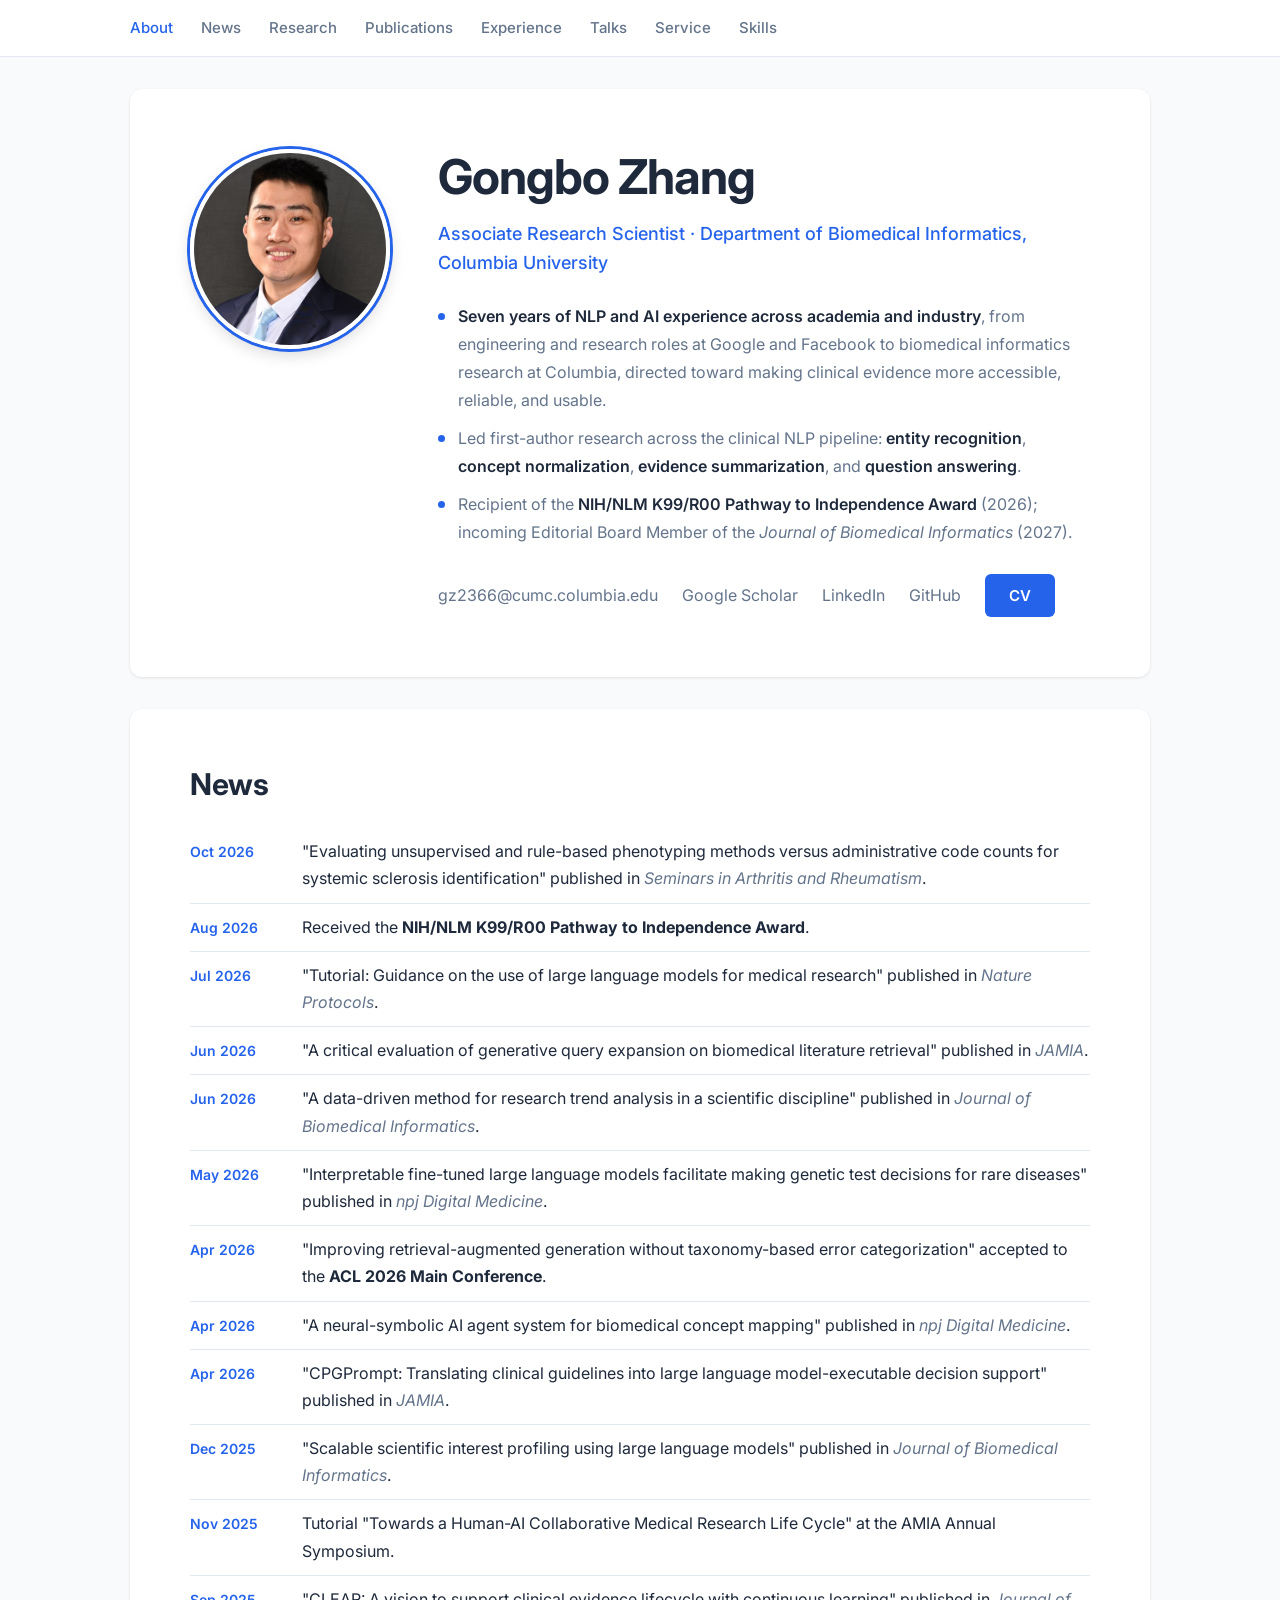
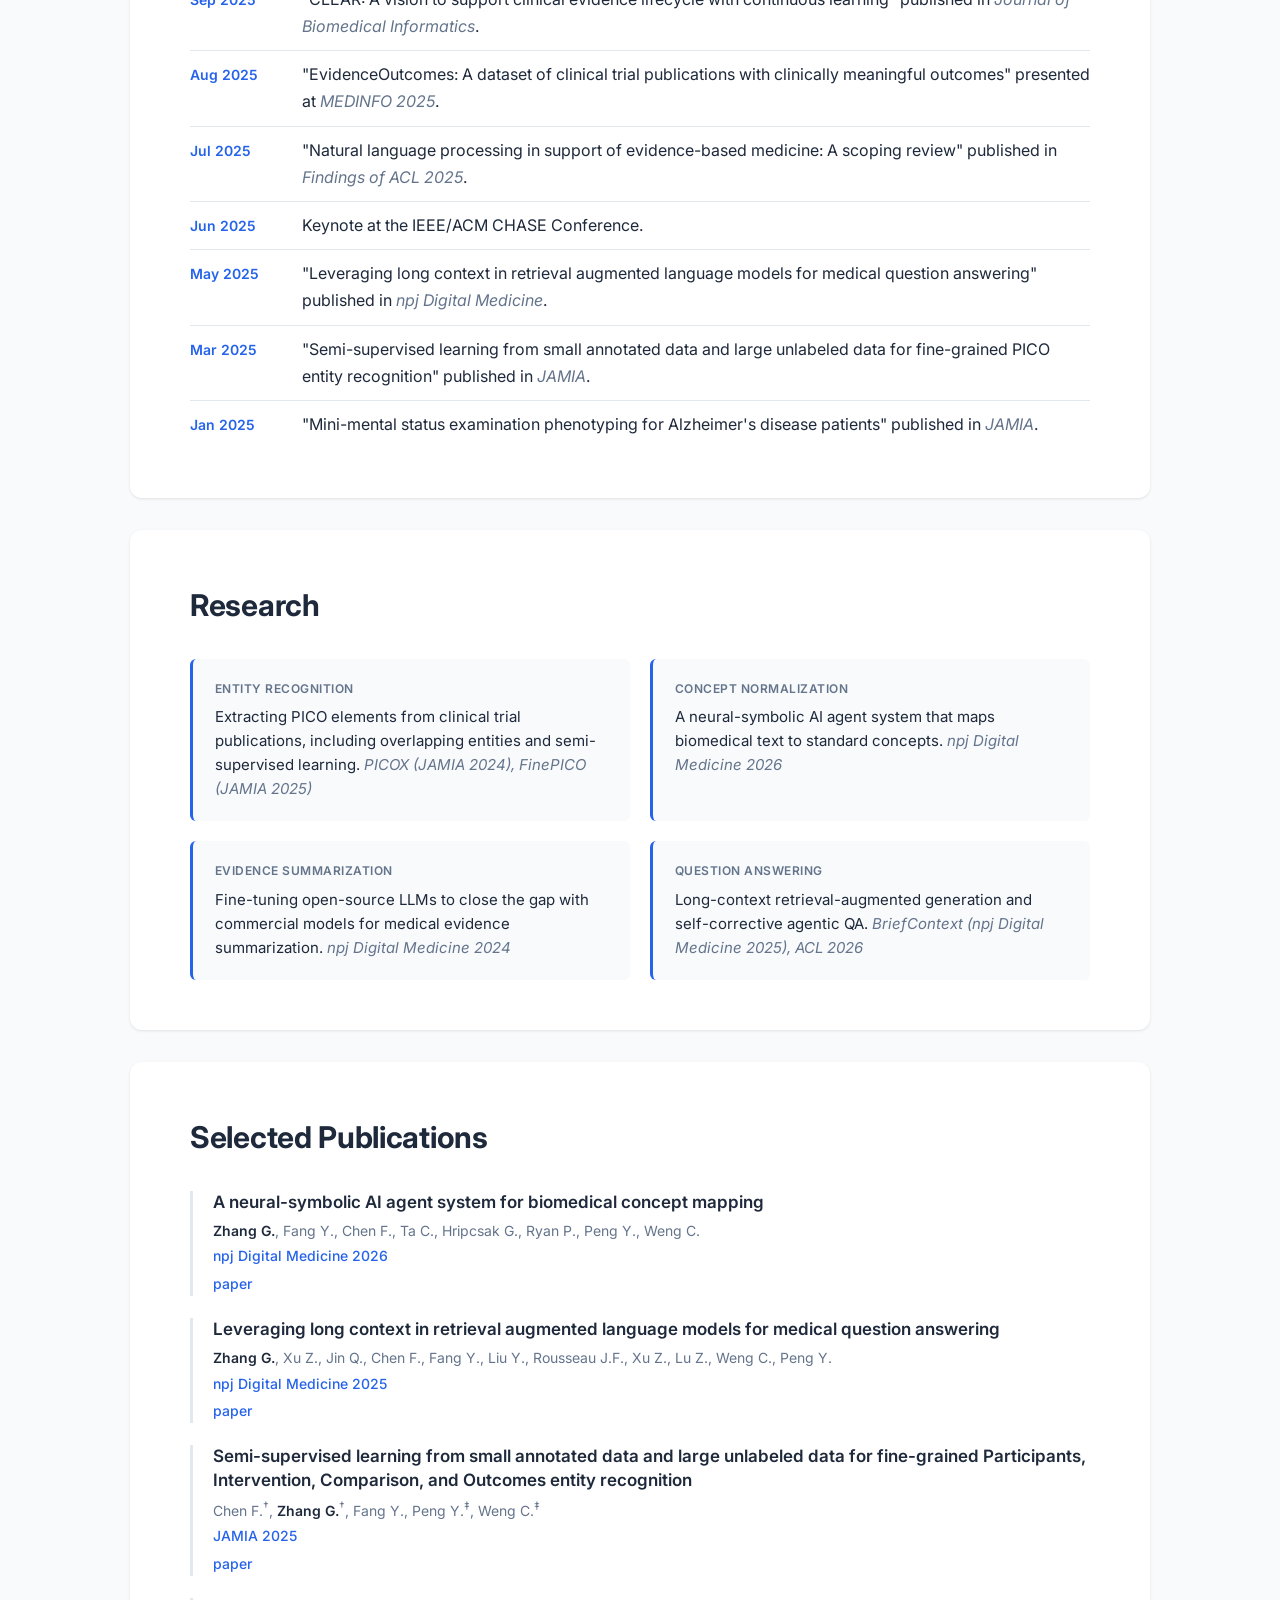
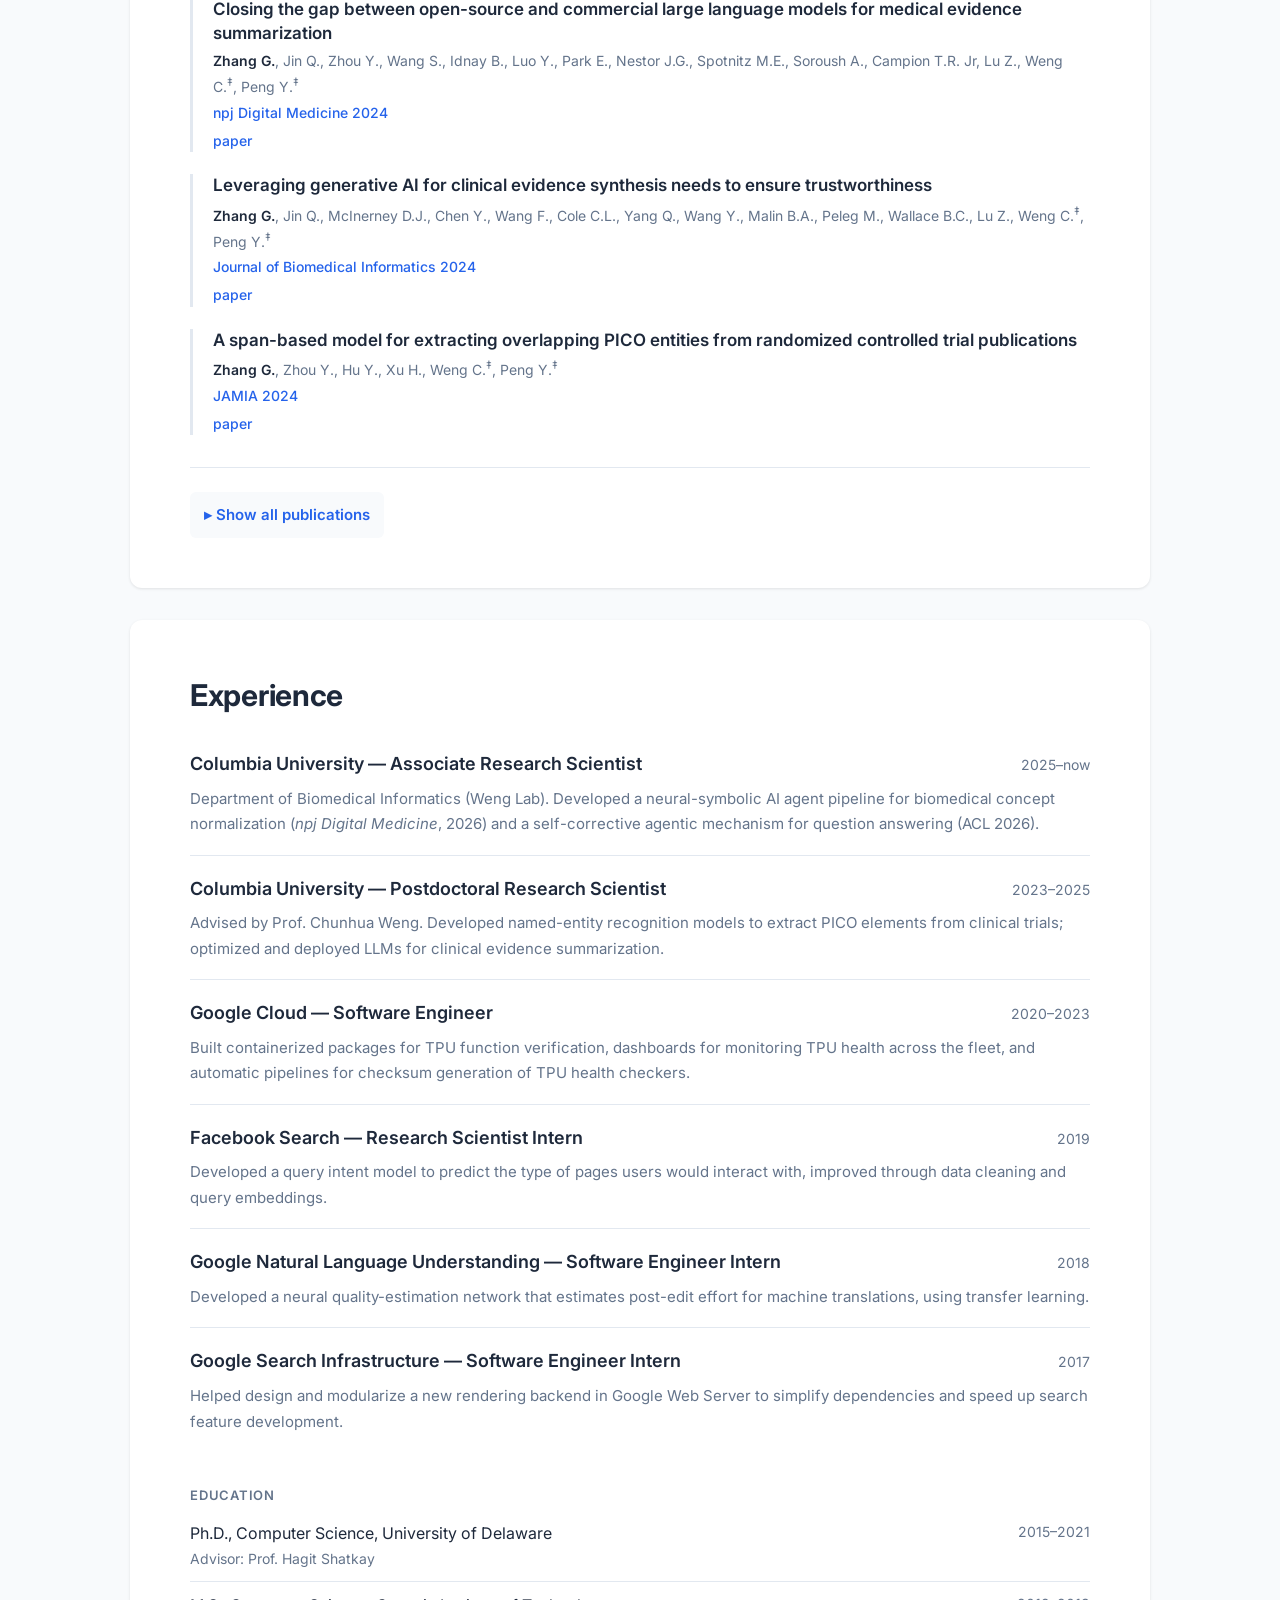
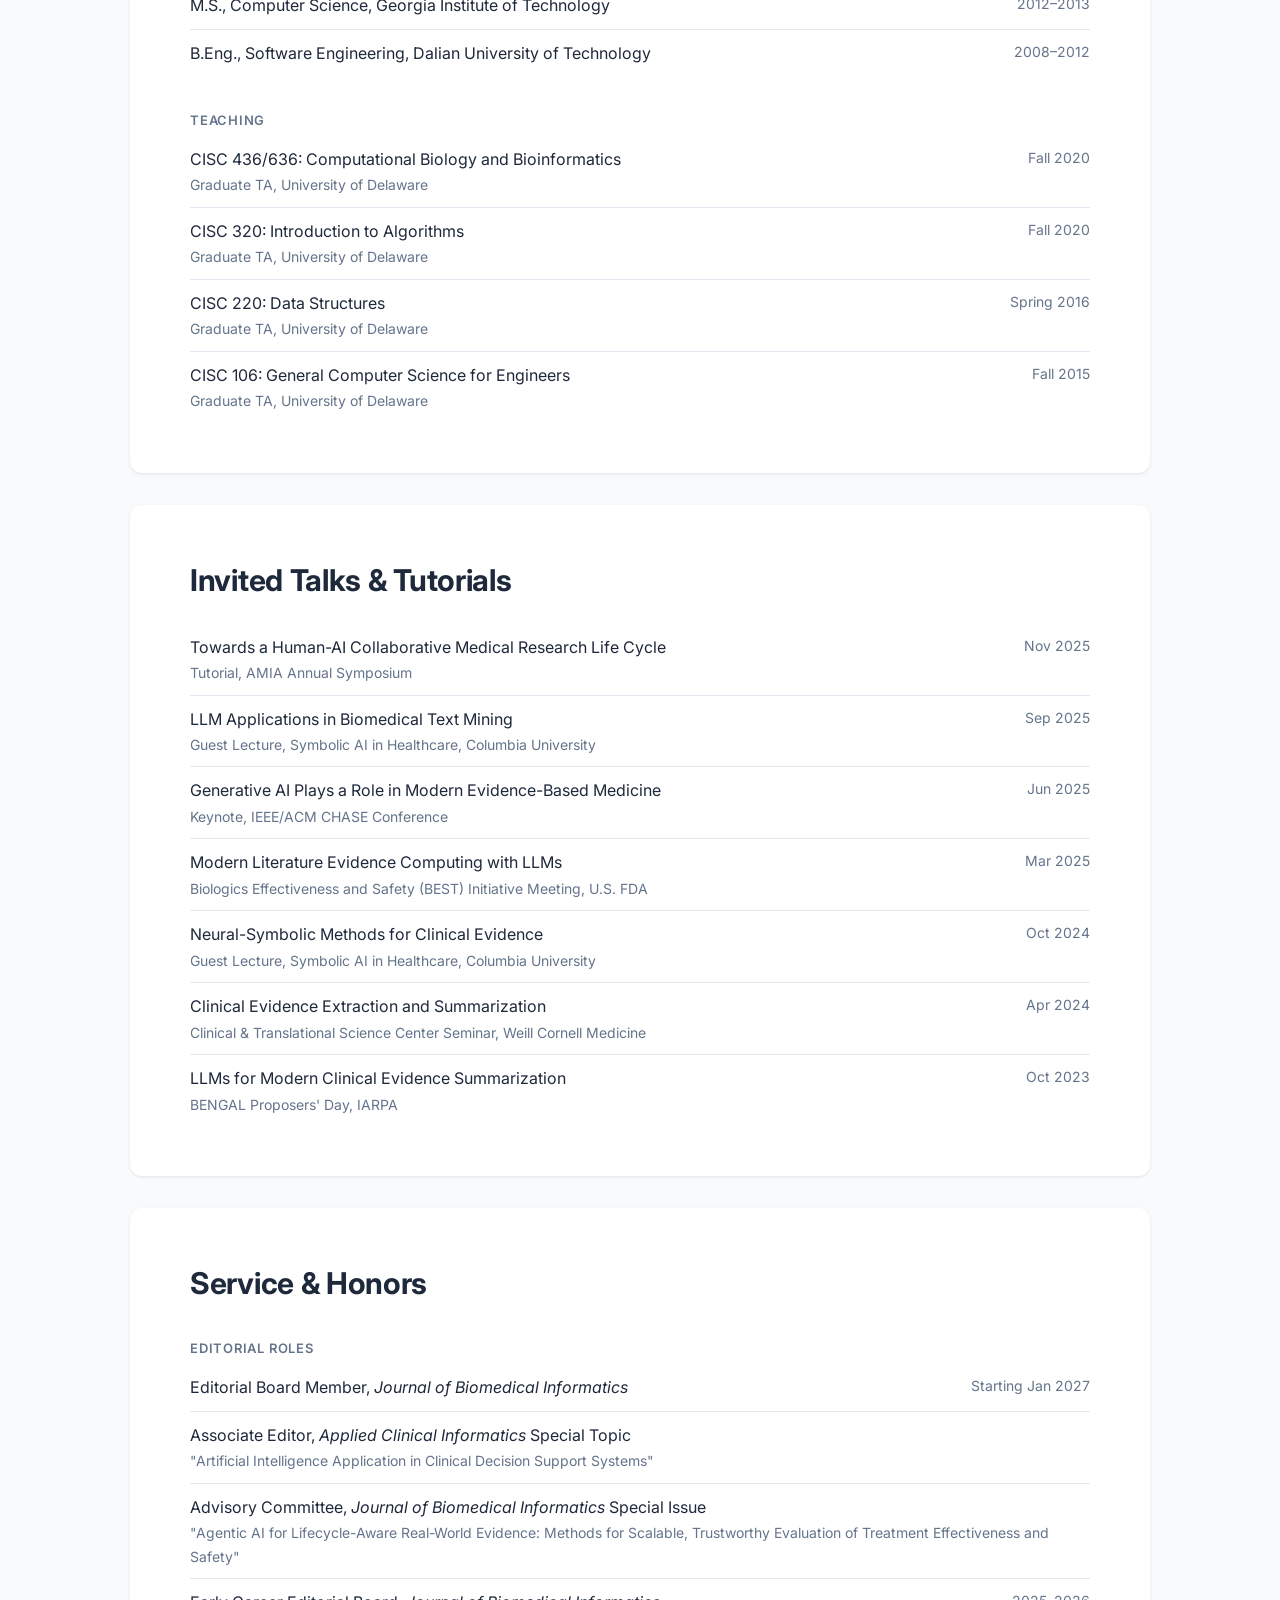
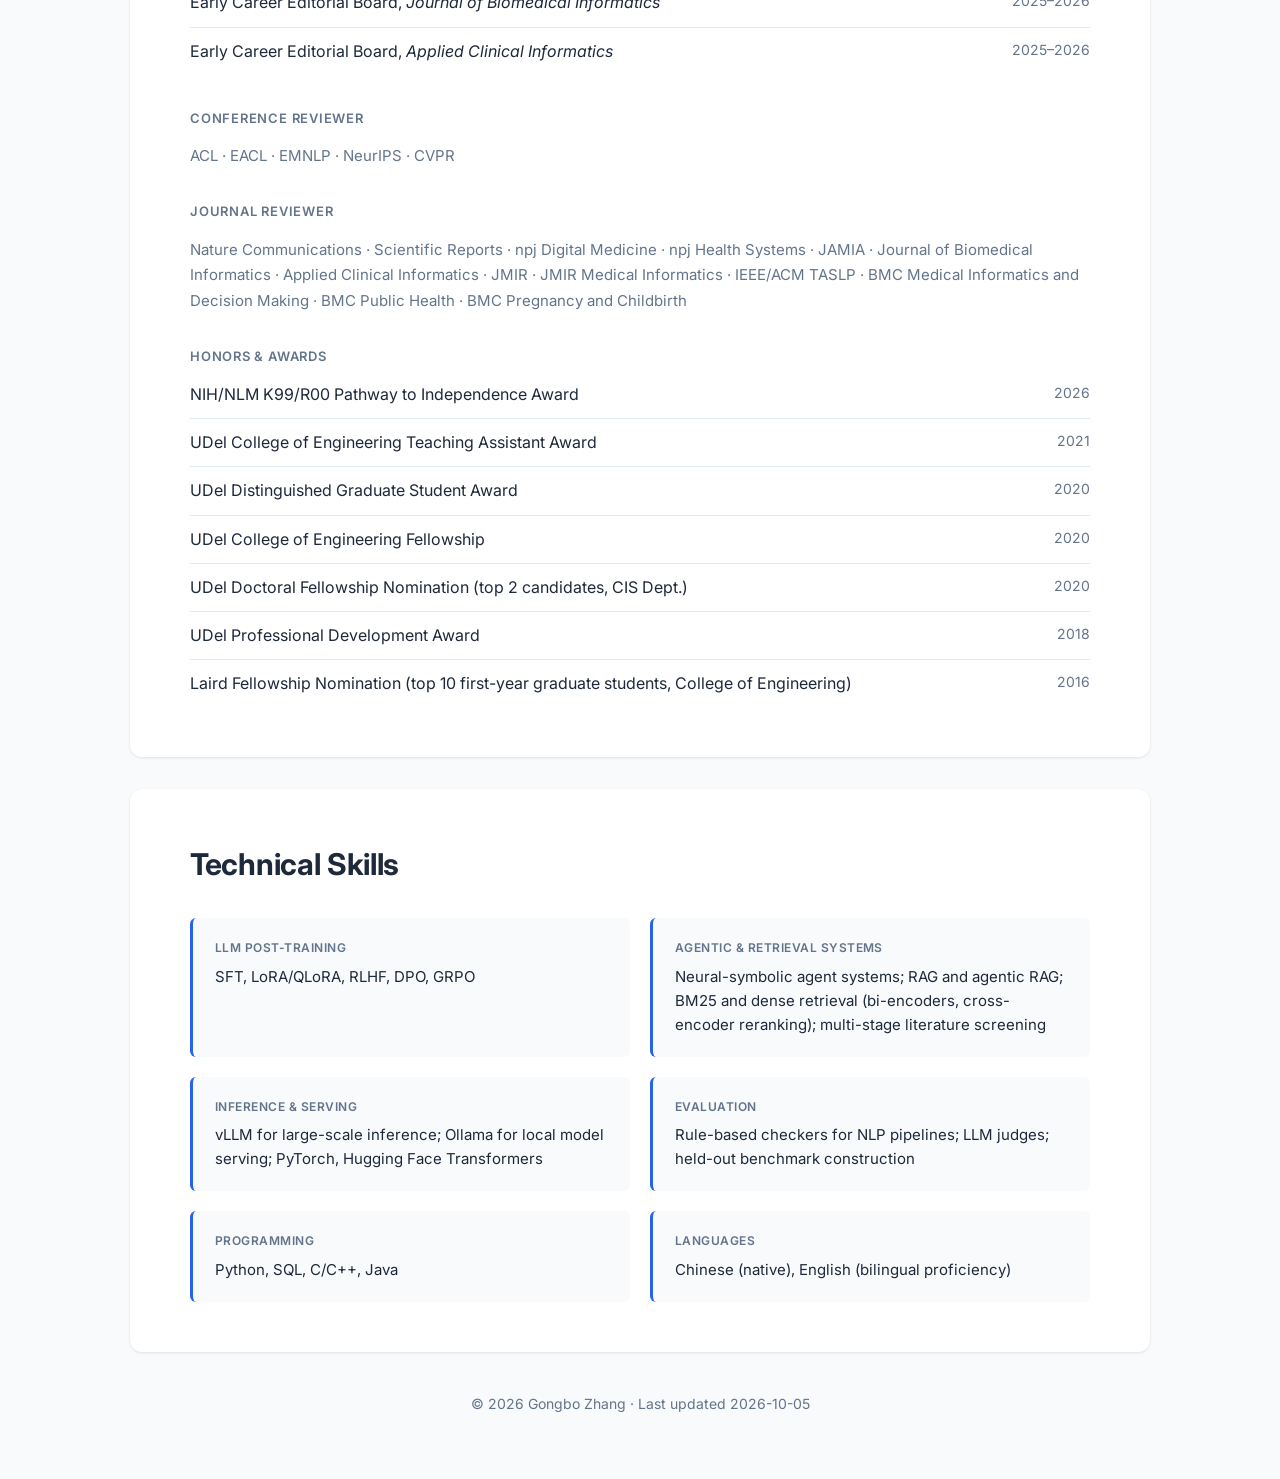
==== index.html @ 945d14c3 "Show profile photo as a circle Co-Authored-By: Claude Opus 5.5 <noreply@anthropic.com>" ====
<!doctype html>
<html lang="en">
<head>
<meta charset="utf-8">
<meta name="viewport" content="width=device-width, initial-scale=1">
<title>Gongbo Zhang</title>
<meta name="description" content="Gongbo Zhang — Associate Research Scientist, Department of Biomedical Informatics, Columbia University. NLP, LLMs, and AI agents for clinical evidence.">
<link rel="preconnect" href="https://fonts.googleapis.com">
<link rel="preconnect" href="https://fonts.gstatic.com" crossorigin>
<link href="https://fonts.googleapis.com/css2?family=Inter:wght@300;400;500;600;700&display=swap" rel="stylesheet">
<style>
  :root {
    --primary: #2563eb;
    --primary-hover: #1e40af;
    --primary-soft: #eff6ff;
    --text-dark: #1e293b;
    --text-light: #64748b;
    --bg: #f8fafc;
    --card: #ffffff;
    --border: #e2e8f0;
    --shadow: 0 1px 3px rgba(0, 0, 0, 0.1);
    --on-primary: #ffffff;
  }
  @media (prefers-color-scheme: dark) {
    :root:not([data-theme="light"]) {
      --primary: #60a5fa;
      --primary-hover: #93c5fd;
      --primary-soft: #172036;
      --text-dark: #e2e8f0;
      --text-light: #94a3b8;
      --bg: #0b1120;
      --card: #111827;
      --border: #1f2937;
      --shadow: 0 1px 3px rgba(0, 0, 0, 0.5);
      --on-primary: #0b1120;
    }
  }
  :root[data-theme="dark"] {
    --primary: #60a5fa;
    --primary-hover: #93c5fd;
    --primary-soft: #172036;
    --text-dark: #e2e8f0;
    --text-light: #94a3b8;
    --bg: #0b1120;
    --card: #111827;
    --border: #1f2937;
    --shadow: 0 1px 3px rgba(0, 0, 0, 0.5);
    --on-primary: #0b1120;
  }

  * { margin: 0; padding: 0; box-sizing: border-box; }
  html { scroll-behavior: smooth; scroll-padding-top: 76px; }
  body {
    font-family: "Inter", -apple-system, BlinkMacSystemFont, "Segoe UI", sans-serif;
    line-height: 1.7;
    font-size: 16px;
    color: var(--text-dark);
    background: var(--bg);
  }
  a { color: var(--primary); text-decoration: none; transition: color .2s; }
  a:hover { color: var(--primary-hover); }

  /* Navigation */
  nav {
    position: sticky; top: 0; z-index: 10;
    background: var(--card);
    border-bottom: 1px solid var(--border);
  }
  .nav-inner {
    position: relative; max-width: 1100px; margin: 0 auto; padding: 0 40px; height: 56px;
    display: flex; align-items: center; gap: 28px;
    overflow-x: auto; scrollbar-width: none;
  }
  .nav-inner::-webkit-scrollbar { display: none; }
  .nav-inner a { color: var(--text-light); font-size: 15px; font-weight: 500; white-space: nowrap; }
  .nav-inner a:hover, .nav-inner a.active { color: var(--primary); }

  .container { max-width: 1100px; margin: 0 auto; padding: 32px 40px 40px; }

  .card {
    background: var(--card);
    border-radius: 12px;
    padding: 50px 60px;
    margin-bottom: 32px;
    box-shadow: var(--shadow);
  }
  .card h2 { font-size: 30px; font-weight: 700; margin-bottom: 28px; letter-spacing: -0.01em; }

  /* Hero */
  .hero { padding: 60px; }
  .hero-content { display: flex; gap: 48px; align-items: flex-start; }
  .hero-text { flex: 1; min-width: 0; }
  .profile {
    width: 200px; height: 200px; flex-shrink: 0; object-fit: cover;
    border-radius: 50%; border: 4px solid var(--card);
    box-shadow: 0 0 0 3px var(--primary), 0 6px 16px rgba(0, 0, 0, 0.15);
  }
  h1 { font-size: 48px; font-weight: 700; letter-spacing: -0.02em; line-height: 1.15; margin-bottom: 16px; }
  .subtitle { font-size: 18px; font-weight: 500; color: var(--primary); line-height: 1.6; margin-bottom: 24px; }
  .bio { list-style: none; max-width: 900px; }
  .bio li { position: relative; padding-left: 20px; font-size: 16px; color: var(--text-light); line-height: 1.75; margin-bottom: 10px; }
  .bio li::before { content: ""; position: absolute; left: 0; top: .72em; width: 7px; height: 7px; border-radius: 50%; background: var(--primary); }
  .bio b { color: var(--text-dark); font-weight: 600; }
  .contact { display: flex; flex-wrap: wrap; gap: 12px 24px; margin-top: 28px; align-items: center; }
  .contact a { color: var(--text-light); }
  .contact a:hover { color: var(--primary); }
  .contact a.btn-cv {
    display: inline-block; padding: 9px 24px; border-radius: 6px;
    background: var(--primary); color: var(--on-primary); font-weight: 600; font-size: 15px;
    transition: background .2s, transform .2s, box-shadow .2s;
  }
  .contact a.btn-cv:hover { background: var(--primary-hover); color: var(--on-primary); transform: translateY(-1px); box-shadow: 0 4px 12px rgba(37, 99, 235, .3); }

  /* News */
  .news { list-style: none; }
  .news li { display: grid; grid-template-columns: 96px 1fr; gap: 16px; padding: 10px 0; border-top: 1px solid var(--border); }
  .news li:first-child { border-top: 0; padding-top: 0; }
  .news .when { font-size: 14px; font-weight: 600; color: var(--primary); padding-top: 2px; white-space: nowrap; }
  .news .what i { color: var(--text-light); }

  /* Grids (research, skills) */
  .grid { display: grid; grid-template-columns: repeat(2, 1fr); gap: 20px; }
  .grid-item {
    padding: 20px 22px; border-left: 3px solid var(--primary);
    background: var(--bg); border-radius: 6px; transition: all .2s;
  }
  .grid-item:hover { background: var(--primary-soft); transform: translateX(4px); }
  .tag { font-size: 12px; font-weight: 600; letter-spacing: .04em; text-transform: uppercase; color: var(--text-light); margin-bottom: 6px; }
  .grid-item p { font-size: 15px; line-height: 1.6; }
  .grid-item p i { color: var(--text-light); }

  /* Experience */
  .item { padding: 18px 0; border-top: 1px solid var(--border); }
  .item:first-of-type { border-top: 0; padding-top: 0; }
  .item-head { display: flex; justify-content: space-between; align-items: baseline; gap: 16px; }
  .item-head h3 { font-size: 18px; font-weight: 600; }
  .years { font-size: 14px; color: var(--text-light); white-space: nowrap; }
  .item p { color: var(--text-light); font-size: 15px; margin-top: 6px; }

  /* Publications */
  .pubs { display: flex; flex-direction: column; gap: 22px; }
  .pub { padding-left: 20px; border-left: 3px solid var(--border); transition: border-color .2s; }
  .pub:hover { border-left-color: var(--primary); }
  .pub h3 { font-size: 17px; font-weight: 600; line-height: 1.4; margin-bottom: 4px; }
  .pub .authors { font-size: 14px; color: var(--text-light); }
  .pub .authors strong { color: var(--text-dark); font-weight: 600; }
  .pub .venue { font-size: 14px; font-weight: 500; color: var(--primary); margin-top: 2px; }
  .links { display: flex; gap: 14px; margin-top: 4px; font-size: 14px; }
  .links a { font-weight: 500; }

  .all-pubs { margin-top: 32px; border-top: 1px solid var(--border); padding-top: 24px; }
  .all-pubs > summary {
    cursor: pointer; display: inline-block; list-style: none;
    font-size: 15px; font-weight: 600; color: var(--primary);
    padding: 10px 14px; background: var(--bg); border-radius: 6px; transition: background .2s;
  }
  .all-pubs > summary::-webkit-details-marker { display: none; }
  .all-pubs > summary::before { content: "▸ "; }
  .all-pubs[open] > summary::before { content: "▾ "; }
  .all-pubs > summary:hover { background: var(--primary-soft); }
  .all-pubs h4 { font-size: 13px; font-weight: 600; letter-spacing: .06em; text-transform: uppercase; color: var(--text-light); margin: 32px 0 18px; }
  .note { font-size: 13px; color: var(--text-light); margin-top: 20px; }

  /* Simple rows (talks, awards, service, teaching) */
  .rows { list-style: none; }
  .rows li { display: flex; justify-content: space-between; gap: 16px; padding: 10px 0; border-top: 1px solid var(--border); }
  .rows li:first-child { border-top: 0; padding-top: 0; }
  .rows .sub { display: block; font-size: 14px; color: var(--text-light); }
  .rows .r { font-size: 14px; color: var(--text-light); white-space: nowrap; }
  .card h3.label { font-size: 13px; font-weight: 600; letter-spacing: .06em; text-transform: uppercase; color: var(--text-light); margin: 32px 0 14px; }
  .card h2 + h3.label { margin-top: 0; }
  .muted { color: var(--text-light); font-size: 15px; }

  footer { text-align: center; color: var(--text-light); font-size: 14px; padding: 8px 0 24px; }

  @media (max-width: 760px) {
    .nav-inner { padding: 0 16px; gap: 20px; }
    .container { padding: 16px; }
    .card, .hero { padding: 28px 22px; margin-bottom: 16px; }
    h1 { font-size: 36px; }
    .hero-content { flex-direction: column; gap: 24px; }
    .profile { width: 150px; height: 150px; }
    .card h2 { font-size: 24px; margin-bottom: 20px; }
    .grid { grid-template-columns: 1fr; }
    .news li { grid-template-columns: 1fr; gap: 0; }
    .item-head, .rows li { flex-direction: column; gap: 0; }
  }
</style>
</head>
<body>

<nav>
  <div class="nav-inner">
    <a href="#top">About</a>
    <a href="#news">News</a>
    <a href="#research">Research</a>
    <a href="#publications">Publications</a>
    <a href="#experience">Experience</a>
    <a href="#talks">Talks</a>
    <a href="#service">Service</a>
    <a href="#skills">Skills</a>
  </div>
</nav>

<div class="container">

  <header class="card hero" id="top">
    <div class="hero-content">
    <img class="profile" src="images/gongbo_zhang.jpg" alt="Gongbo Zhang" width="200" height="200">
    <div class="hero-text">
    <h1>Gongbo Zhang</h1>
    <p class="subtitle">Associate Research Scientist · Department of Biomedical Informatics, Columbia University</p>
    <ul class="bio">
      <li><b>Seven years of NLP and AI experience across academia and industry</b>, from engineering and research roles at Google and Facebook to biomedical informatics research at Columbia, directed toward making clinical evidence more accessible, reliable, and usable.</li>
      <li>Led first-author research across the clinical NLP pipeline: <b>entity recognition</b>, <b>concept normalization</b>, <b>evidence summarization</b>, and <b>question answering</b>.</li>
      <li>Recipient of the <b>NIH/NLM K99/R00 Pathway to Independence Award</b> (2026); incoming Editorial Board Member of the <i>Journal of Biomedical Informatics</i> (2027).</li>
    </ul>
    <div class="contact">
      <a href="mailto:gz2366@cumc.columbia.edu">gz2366@cumc.columbia.edu</a>
      <a href="https://scholar.google.com/citations?user=w2roLoUAAAAJ">Google Scholar</a>
      <a href="https://www.linkedin.com/in/gongbo-zhang/">LinkedIn</a>
      <a href="https://github.com/gzhang64">GitHub</a>
      <a class="btn-cv" href="Gongbo_Zhang_CV.pdf" target="_blank" rel="noopener">CV</a>
    </div>
    </div>
    </div>
  </header>

  <section class="card" id="news">
    <h2>News</h2>
    <ul class="news">
      <li><span class="when">Oct 2026</span><span class="what">"Evaluating unsupervised and rule-based phenotyping methods versus administrative code counts for systemic sclerosis identification" published in <i>Seminars in Arthritis and Rheumatism</i>.</span></li>
      <li><span class="when">Aug 2026</span><span class="what">Received the <b>NIH/NLM K99/R00 Pathway to Independence Award</b>.</span></li>
      <li><span class="when">Jul 2026</span><span class="what">"Tutorial: Guidance on the use of large language models for medical research" published in <i>Nature Protocols</i>.</span></li>
      <li><span class="when">Jun 2026</span><span class="what">"A critical evaluation of generative query expansion on biomedical literature retrieval" published in <i>JAMIA</i>.</span></li>
      <li><span class="when">Jun 2026</span><span class="what">"A data-driven method for research trend analysis in a scientific discipline" published in <i>Journal of Biomedical Informatics</i>.</span></li>
      <li><span class="when">May 2026</span><span class="what">"Interpretable fine-tuned large language models facilitate making genetic test decisions for rare diseases" published in <i>npj Digital Medicine</i>.</span></li>
      <li><span class="when">Apr 2026</span><span class="what">"Improving retrieval-augmented generation without taxonomy-based error categorization" accepted to the <b>ACL 2026 Main Conference</b>.</span></li>
      <li><span class="when">Apr 2026</span><span class="what">"A neural-symbolic AI agent system for biomedical concept mapping" published in <i>npj Digital Medicine</i>.</span></li>
      <li><span class="when">Apr 2026</span><span class="what">"CPGPrompt: Translating clinical guidelines into large language model-executable decision support" published in <i>JAMIA</i>.</span></li>
      <li><span class="when">Dec 2025</span><span class="what">"Scalable scientific interest profiling using large language models" published in <i>Journal of Biomedical Informatics</i>.</span></li>
      <li><span class="when">Nov 2025</span><span class="what">Tutorial "Towards a Human-AI Collaborative Medical Research Life Cycle" at the AMIA Annual Symposium.</span></li>
      <li><span class="when">Sep 2025</span><span class="what">"CLEAR: A vision to support clinical evidence lifecycle with continuous learning" published in <i>Journal of Biomedical Informatics</i>.</span></li>
      <li><span class="when">Aug 2025</span><span class="what">"EvidenceOutcomes: A dataset of clinical trial publications with clinically meaningful outcomes" presented at <i>MEDINFO 2025</i>.</span></li>
      <li><span class="when">Jul 2025</span><span class="what">"Natural language processing in support of evidence-based medicine: A scoping review" published in <i>Findings of ACL 2025</i>.</span></li>
      <li><span class="when">Jun 2025</span><span class="what">Keynote at the IEEE/ACM CHASE Conference.</span></li>
      <li><span class="when">May 2025</span><span class="what">"Leveraging long context in retrieval augmented language models for medical question answering" published in <i>npj Digital Medicine</i>.</span></li>
      <li><span class="when">Mar 2025</span><span class="what">"Semi-supervised learning from small annotated data and large unlabeled data for fine-grained PICO entity recognition" published in <i>JAMIA</i>.</span></li>
      <li><span class="when">Jan 2025</span><span class="what">"Mini-mental status examination phenotyping for Alzheimer's disease patients" published in <i>JAMIA</i>.</span></li>
    </ul>
  </section>

  <section class="card" id="research">
    <h2>Research</h2>
    <div class="grid">
      <div class="grid-item">
        <div class="tag">Entity recognition</div>
        <p>Extracting PICO elements from clinical trial publications, including overlapping entities and semi-supervised learning. <i>PICOX (JAMIA 2024), FinePICO (JAMIA 2025)</i></p>
      </div>
      <div class="grid-item">
        <div class="tag">Concept normalization</div>
        <p>A neural-symbolic AI agent system that maps biomedical text to standard concepts. <i>npj Digital Medicine 2026</i></p>
      </div>
      <div class="grid-item">
        <div class="tag">Evidence summarization</div>
        <p>Fine-tuning open-source LLMs to close the gap with commercial models for medical evidence summarization. <i>npj Digital Medicine 2024</i></p>
      </div>
      <div class="grid-item">
        <div class="tag">Question answering</div>
        <p>Long-context retrieval-augmented generation and self-corrective agentic QA. <i>BriefContext (npj Digital Medicine 2025), ACL 2026</i></p>
      </div>
    </div>
  </section>

  <section class="card" id="publications">
    <h2>Selected Publications</h2>
    <div class="pubs">
      <article class="pub">
        <h3>A neural-symbolic AI agent system for biomedical concept mapping</h3>
        <p class="authors"><strong>Zhang G.</strong>, Fang Y., Chen F., Ta C., Hripcsak G., Ryan P., Peng Y., Weng C.</p>
        <p class="venue">npj Digital Medicine 2026</p>
        <div class="links"><a href="https://doi.org/10.1038/s41746-026-02594-6">paper</a></div>
      </article>
      <article class="pub">
        <h3>Leveraging long context in retrieval augmented language models for medical question answering</h3>
        <p class="authors"><strong>Zhang G.</strong>, Xu Z., Jin Q., Chen F., Fang Y., Liu Y., Rousseau J.F., Xu Z., Lu Z., Weng C., Peng Y.</p>
        <p class="venue">npj Digital Medicine 2025</p>
        <div class="links"><a href="https://doi.org/10.1038/s41746-025-01651-w">paper</a></div>
      </article>
      <article class="pub">
        <h3>Semi-supervised learning from small annotated data and large unlabeled data for fine-grained Participants, Intervention, Comparison, and Outcomes entity recognition</h3>
        <p class="authors">Chen F.<sup>†</sup>, <strong>Zhang G.</strong><sup>†</sup>, Fang Y., Peng Y.<sup>‡</sup>, Weng C.<sup>‡</sup></p>
        <p class="venue">JAMIA 2025</p>
        <div class="links"><a href="https://doi.org/10.1093/jamia/ocae326">paper</a></div>
      </article>
      <article class="pub">
        <h3>Closing the gap between open-source and commercial large language models for medical evidence summarization</h3>
        <p class="authors"><strong>Zhang G.</strong>, Jin Q., Zhou Y., Wang S., Idnay B., Luo Y., Park E., Nestor J.G., Spotnitz M.E., Soroush A., Campion T.R. Jr, Lu Z., Weng C.<sup>‡</sup>, Peng Y.<sup>‡</sup></p>
        <p class="venue">npj Digital Medicine 2024</p>
        <div class="links"><a href="https://doi.org/10.1038/s41746-024-01239-w">paper</a></div>
      </article>
      <article class="pub">
        <h3>Leveraging generative AI for clinical evidence synthesis needs to ensure trustworthiness</h3>
        <p class="authors"><strong>Zhang G.</strong>, Jin Q., McInerney D.J., Chen Y., Wang F., Cole C.L., Yang Q., Wang Y., Malin B.A., Peleg M., Wallace B.C., Lu Z., Weng C.<sup>‡</sup>, Peng Y.<sup>‡</sup></p>
        <p class="venue">Journal of Biomedical Informatics 2024</p>
        <div class="links"><a href="https://doi.org/10.1016/j.jbi.2024.104640">paper</a></div>
      </article>
      <article class="pub">
        <h3>A span-based model for extracting overlapping PICO entities from randomized controlled trial publications</h3>
        <p class="authors"><strong>Zhang G.</strong>, Zhou Y., Hu Y., Xu H., Weng C.<sup>‡</sup>, Peng Y.<sup>‡</sup></p>
        <p class="venue">JAMIA 2024</p>
        <div class="links"><a href="https://doi.org/10.1093/jamia/ocae065">paper</a></div>
      </article>
    </div>

    <details class="all-pubs">
      <summary>Show all publications</summary>

      <h4>Journal Articles</h4>
      <div class="pubs">
        <article class="pub">
          <h3>A neural-symbolic AI agent system for biomedical concept mapping</h3>
          <p class="authors"><strong>Zhang G.</strong>, Fang Y., Chen F., Ta C., Hripcsak G., Ryan P., Peng Y., Weng C.</p>
          <p class="venue">npj Digital Medicine 2026</p>
          <div class="links"><a href="https://doi.org/10.1038/s41746-026-02594-6">paper</a></div>
        </article>
        <article class="pub">
          <h3>A data-driven method for research trend analysis in a scientific discipline: Application to the Journal of Biomedical Informatics</h3>
          <p class="authors">Fang Y.<sup>†</sup>, <strong>Zhang G.</strong><sup>†</sup>, Tejada S.S., Chen F., Shortliffe E., Patel V.L., Peleg M., Weng C.</p>
          <p class="venue">Journal of Biomedical Informatics 2026</p>
          <div class="links"><a href="https://doi.org/10.1016/j.jbi.2026.105013">paper</a></div>
        </article>
        <article class="pub">
          <h3>Evaluating unsupervised and rule-based phenotyping methods versus administrative code counts for systemic sclerosis identification</h3>
          <p class="authors">Luo Y., <strong>Zhang G.</strong>, Agarwal A., Weng C., Bernstein E.J.</p>
          <p class="venue">Seminars in Arthritis and Rheumatism 2026</p>
          <div class="links"><a href="https://doi.org/10.1016/j.semarthrit.2026.153033">paper</a></div>
        </article>
        <article class="pub">
          <h3>Tutorial: Guidance on the use of large language models for medical research</h3>
          <p class="authors">Jin Q., Wan N., Leaman R., Tian S., Wang Z., Yang Y., Wang Z., Xiong G., Lai P.T., Zhu Q., Hou B., Sarfo-Gyamfi M., <strong>Zhang G.</strong>, Gilson A., Bhasuran B., He Z., Zhang A., Sun J., Weng C., Summers R.M., Chen Q., Peng Y., Lu Z.</p>
          <p class="venue">Nature Protocols 2026</p>
          <div class="links"><a href="https://doi.org/10.1038/s41596-026-01408-z">paper</a></div>
        </article>
        <article class="pub">
          <h3>A critical evaluation of generative query expansion on biomedical literature retrieval</h3>
          <p class="authors">Fang Y., <strong>Zhang G.</strong>, Chen F., Peng Y., Weng C.</p>
          <p class="venue">JAMIA 2026</p>
          <div class="links"><a href="https://doi.org/10.1093/jamia/ocag037">paper</a></div>
        </article>
        <article class="pub">
          <h3>Interpretable fine-tuned large language models facilitate making genetic test decisions for rare diseases</h3>
          <p class="authors">Nguyen Q.M., Chen F., Liu C., Campbell I.M., <strong>Zhang G.</strong>, Wu D., Szigety K.M., Sheppard S.E., Ahimaz P., Ta C.N., Chung W.K., Weng C., Wang K.</p>
          <p class="venue">npj Digital Medicine 2026</p>
          <div class="links"><a href="https://doi.org/10.1038/s41746-026-02733-z">paper</a></div>
        </article>
        <article class="pub">
          <h3>CPGPrompt: Translating clinical guidelines into large language model-executable decision support</h3>
          <p class="authors">Deng R., Martin G., Wang T., <strong>Zhang G.</strong>, Liu Y., Weng C., Wang Y., Rousseau J.F., Peng Y.</p>
          <p class="venue">JAMIA 2026</p>
          <div class="links"><a href="https://doi.org/10.1093/jamia/ocag026">paper</a></div>
        </article>
        <article class="pub">
          <h3>Leveraging long context in retrieval augmented language models for medical question answering</h3>
          <p class="authors"><strong>Zhang G.</strong>, Xu Z., Jin Q., Chen F., Fang Y., Liu Y., Rousseau J.F., Xu Z., Lu Z., Weng C., Peng Y.</p>
          <p class="venue">npj Digital Medicine 2025</p>
          <div class="links"><a href="https://doi.org/10.1038/s41746-025-01651-w">paper</a></div>
        </article>
        <article class="pub">
          <h3>Scalable scientific interest profiling using large language models</h3>
          <p class="authors">Liang Y.<sup>†</sup>, <strong>Zhang G.</strong><sup>†</sup>, Sun E., Idnay B., Fang Y., Chen F., Ta C., Peng Y.<sup>‡</sup>, Weng C.<sup>‡</sup></p>
          <p class="venue">Journal of Biomedical Informatics 2025</p>
          <div class="links"><a href="https://doi.org/10.1016/j.jbi.2025.104949">paper</a></div>
        </article>
        <article class="pub">
          <h3>Semi-supervised learning from small annotated data and large unlabeled data for fine-grained Participants, Intervention, Comparison, and Outcomes entity recognition</h3>
          <p class="authors">Chen F.<sup>†</sup>, <strong>Zhang G.</strong><sup>†</sup>, Fang Y., Peng Y.<sup>‡</sup>, Weng C.<sup>‡</sup></p>
          <p class="venue">JAMIA 2025</p>
          <div class="links"><a href="https://doi.org/10.1093/jamia/ocae326">paper</a></div>
        </article>
        <article class="pub">
          <h3>Mini-mental status examination phenotyping for Alzheimer's disease patients using both structured and narrative electronic health record features</h3>
          <p class="authors">Idnay B.<sup>†</sup>, <strong>Zhang G.</strong><sup>†</sup>, Chen F., Ta C.N., Schelke M.W., Marder K., Weng C.</p>
          <p class="venue">JAMIA 2025</p>
          <div class="links"><a href="https://doi.org/10.1093/jamia/ocae274">paper</a></div>
        </article>
        <article class="pub">
          <h3>CLEAR: A vision to support clinical evidence lifecycle with continuous learning</h3>
          <p class="authors">Fang Y., <strong>Zhang G.</strong>, Chen F., Hripcsak G., Peng Y., Ryan P., Weng C.</p>
          <p class="venue">Journal of Biomedical Informatics 2025</p>
          <div class="links"><a href="https://doi.org/10.1016/j.jbi.2025.104884">paper</a></div>
        </article>
        <article class="pub">
          <h3>Closing the gap between open-source and commercial large language models for medical evidence summarization</h3>
          <p class="authors"><strong>Zhang G.</strong>, Jin Q., Zhou Y., Wang S., Idnay B., Luo Y., Park E., Nestor J.G., Spotnitz M.E., Soroush A., Campion T.R. Jr, Lu Z., Weng C.<sup>‡</sup>, Peng Y.<sup>‡</sup></p>
          <p class="venue">npj Digital Medicine 2024</p>
          <div class="links"><a href="https://doi.org/10.1038/s41746-024-01239-w">paper</a></div>
        </article>
        <article class="pub">
          <h3>Leveraging generative AI for clinical evidence synthesis needs to ensure trustworthiness</h3>
          <p class="authors"><strong>Zhang G.</strong>, Jin Q., McInerney D.J., Chen Y., Wang F., Cole C.L., Yang Q., Wang Y., Malin B.A., Peleg M., Wallace B.C., Lu Z., Weng C.<sup>‡</sup>, Peng Y.<sup>‡</sup></p>
          <p class="venue">Journal of Biomedical Informatics 2024</p>
          <div class="links"><a href="https://doi.org/10.1016/j.jbi.2024.104640">paper</a></div>
        </article>
        <article class="pub">
          <h3>A span-based model for extracting overlapping PICO entities from randomized controlled trial publications</h3>
          <p class="authors"><strong>Zhang G.</strong>, Zhou Y., Hu Y., Xu H., Weng C.<sup>‡</sup>, Peng Y.<sup>‡</sup></p>
          <p class="venue">JAMIA 2024</p>
          <div class="links"><a href="https://doi.org/10.1093/jamia/ocae065">paper</a></div>
        </article>
        <article class="pub">
          <h3>Rare disease diagnosis using knowledge-guided retrieval augmentation for ChatGPT</h3>
          <p class="authors">Zelin C., Chung W.K., Jeanne M., <strong>Zhang G.</strong>, Weng C.</p>
          <p class="venue">Journal of Biomedical Informatics 2024</p>
          <div class="links"><a href="https://doi.org/10.1016/j.jbi.2024.104702">paper</a></div>
        </article>
        <article class="pub">
          <h3>Criteria2Query 3.0: Leveraging generative large language models for clinical trial eligibility query generation</h3>
          <p class="authors">Park J.<sup>†</sup>, Fang Y.<sup>†</sup>, Ta C., <strong>Zhang G.</strong>, Idnay B., Chen F., Feng D., Shyu R., Gordon E.R., Spotnitz M., Weng C.</p>
          <p class="venue">Journal of Biomedical Informatics 2024</p>
          <div class="links"><a href="https://doi.org/10.1016/j.jbi.2024.104649">paper</a></div>
        </article>
        <article class="pub">
          <h3>A survey of clinicians' views of the utility of large language models</h3>
          <p class="authors">Spotnitz M., Idnay B., Gordon E.R., Shyu R., <strong>Zhang G.</strong>, Liu C., Cimino J.J., Weng C.</p>
          <p class="venue">Applied Clinical Informatics 2024</p>
          <div class="links"><a href="https://doi.org/10.1055/a-2281-7092">paper</a></div>
        </article>
        <article class="pub">
          <h3>Translational drug-interaction corpus</h3>
          <p class="authors">Zhang S., Wu H., Wang L., <strong>Zhang G.</strong>, Rocha L.M., Shatkay H., Li L.</p>
          <p class="venue">Database (Oxford) 2022</p>
          <div class="links"><a href="https://doi.org/10.1093/database/baac031">paper</a></div>
        </article>
        <article class="pub">
          <h3>Utilizing image and caption information for biomedical document classification</h3>
          <p class="authors">Li P., Jiang X., <strong>Zhang G.</strong>, Trabucco J.T., Raciti D., Smith C., Ringwald M., Marai G.E., Arighi C., Shatkay H.</p>
          <p class="venue">Bioinformatics (ISMB) 2021</p>
          <div class="links"><a href="https://doi.org/10.1093/bioinformatics/btab331">paper</a></div>
        </article>
        <article class="pub">
          <h3>An effective biomedical document classification scheme in support of biocuration: Addressing class imbalance</h3>
          <p class="authors">Jiang X., Ringwald M., Blake J.A., Arighi C., <strong>Zhang G.</strong>, Shatkay H.</p>
          <p class="venue">Database (Oxford) 2019</p>
          <div class="links"><a href="https://doi.org/10.1093/database/baz045">paper</a></div>
        </article>
        <article class="pub">
          <h3>On the benefits of digital libraries of case studies of analogical design: Documentation, access, analysis, and learning</h3>
          <p class="authors">Goel A., <strong>Zhang G.</strong>, Wiltgen B., Zhang Y., Vattam S., Yen J.</p>
          <p class="venue">AI EDAM 2015</p>
        </article>
      </div>

      <h4>Conference Proceedings</h4>
      <div class="pubs">
        <article class="pub">
          <h3>Improving retrieval-augmented generation without taxonomy-based error categorization</h3>
          <p class="authors"><strong>Zhang G.</strong>, Peng Y., Weng C.</p>
          <p class="venue">ACL 2026 (Main Conference)</p>
        </article>
        <article class="pub">
          <h3>EvidenceOutcomes: A dataset of clinical trial publications with clinically meaningful outcomes</h3>
          <p class="authors">Zhou Y., Newbury A.M., <strong>Zhang G.</strong>, Idnay B.R., Liu H., Weng C., Peng Y.</p>
          <p class="venue">MEDINFO 2025</p>
          <div class="links"><a href="https://doi.org/10.3233/SHTI250935">paper</a></div>
        </article>
        <article class="pub">
          <h3>Natural language processing in support of evidence-based medicine: A scoping review</h3>
          <p class="authors">Xu Z., Ma H., <strong>Zhang G.</strong>, Ding Y., Weng C., Peng Y.</p>
          <p class="venue">Findings of ACL 2025</p>
          <div class="links"><a href="https://doi.org/10.18653/v1/2025.findings-acl.1103">paper</a></div>
        </article>
        <article class="pub">
          <h3>Clinical note structural knowledge improves word sense disambiguation</h3>
          <p class="authors">Chen F.<sup>†</sup>, <strong>Zhang G.</strong><sup>†</sup>, Chen S., Callahan T., Weng C.</p>
          <p class="venue">AMIA Joint Summits on Translational Science 2024</p>
          <div class="links"><a href="https://pubmed.ncbi.nlm.nih.gov/38827062/">paper</a></div>
        </article>
        <article class="pub">
          <h3>Identifying experimental evidence in biomedical abstracts relevant to drug-drug interactions</h3>
          <p class="authors"><strong>Zhang G.</strong>, Roychowdhury D., Li P., Wu H.Y., Zhang S., Li L., Shatkay H.</p>
          <p class="venue">ACM-BCB 2018</p>
        </article>
        <article class="pub">
          <h3>Identifying articles relevant to drug-drug interaction: Addressing class imbalance</h3>
          <p class="authors"><strong>Zhang G.</strong>, Bhattacharya M., Wu H.Y., Li P., Li L., Shatkay H.</p>
          <p class="venue">IEEE BIBM 2017</p>
        </article>
        <article class="pub">
          <h3>Closing the gap: Domain adaptation from explicit to implicit discourse relations</h3>
          <p class="authors">Ji Y., <strong>Zhang G.</strong>, Eisenstein J.</p>
          <p class="venue">EMNLP 2015</p>
        </article>
        <article class="pub">
          <h3>The Design Study Library: Compiling, analyzing and using biologically inspired design case studies</h3>
          <p class="authors">Goel A., <strong>Zhang G.</strong>, Wiltgen B., Zhang Y., Vattam S., Yen J.</p>
          <p class="venue">Design Computing and Cognition (DCC'14) 2015</p>
        </article>
      </div>
      <p class="note"><sup>†</sup>Equal contribution · <sup>‡</sup>Co-corresponding authors</p>
    </details>
  </section>

  <section class="card" id="experience">
    <h2>Experience</h2>
    <div class="item">
      <div class="item-head"><h3>Columbia University — Associate Research Scientist</h3><span class="years">2025–now</span></div>
      <p>Department of Biomedical Informatics (Weng Lab). Developed a neural-symbolic AI agent pipeline for biomedical concept normalization (<i>npj Digital Medicine</i>, 2026) and a self-corrective agentic mechanism for question answering (ACL 2026).</p>
    </div>
    <div class="item">
      <div class="item-head"><h3>Columbia University — Postdoctoral Research Scientist</h3><span class="years">2023–2025</span></div>
      <p>Advised by Prof. Chunhua Weng. Developed named-entity recognition models to extract PICO elements from clinical trials; optimized and deployed LLMs for clinical evidence summarization.</p>
    </div>
    <div class="item">
      <div class="item-head"><h3>Google Cloud — Software Engineer</h3><span class="years">2020–2023</span></div>
      <p>Built containerized packages for TPU function verification, dashboards for monitoring TPU health across the fleet, and automatic pipelines for checksum generation of TPU health checkers.</p>
    </div>
    <div class="item">
      <div class="item-head"><h3>Facebook Search — Research Scientist Intern</h3><span class="years">2019</span></div>
      <p>Developed a query intent model to predict the type of pages users would interact with, improved through data cleaning and query embeddings.</p>
    </div>
    <div class="item">
      <div class="item-head"><h3>Google Natural Language Understanding — Software Engineer Intern</h3><span class="years">2018</span></div>
      <p>Developed a neural quality-estimation network that estimates post-edit effort for machine translations, using transfer learning.</p>
    </div>
    <div class="item">
      <div class="item-head"><h3>Google Search Infrastructure — Software Engineer Intern</h3><span class="years">2017</span></div>
      <p>Helped design and modularize a new rendering backend in Google Web Server to simplify dependencies and speed up search feature development.</p>
    </div>

    <h3 class="label">Education</h3>
    <ul class="rows">
      <li><span>Ph.D., Computer Science, University of Delaware<span class="sub">Advisor: Prof. Hagit Shatkay</span></span><span class="r">2015–2021</span></li>
      <li><span>M.S., Computer Science, Georgia Institute of Technology</span><span class="r">2012–2013</span></li>
      <li><span>B.Eng., Software Engineering, Dalian University of Technology</span><span class="r">2008–2012</span></li>
    </ul>

    <h3 class="label">Teaching</h3>
    <ul class="rows">
      <li><span>CISC 436/636: Computational Biology and Bioinformatics<span class="sub">Graduate TA, University of Delaware</span></span><span class="r">Fall 2020</span></li>
      <li><span>CISC 320: Introduction to Algorithms<span class="sub">Graduate TA, University of Delaware</span></span><span class="r">Fall 2020</span></li>
      <li><span>CISC 220: Data Structures<span class="sub">Graduate TA, University of Delaware</span></span><span class="r">Spring 2016</span></li>
      <li><span>CISC 106: General Computer Science for Engineers<span class="sub">Graduate TA, University of Delaware</span></span><span class="r">Fall 2015</span></li>
    </ul>
  </section>

  <section class="card" id="talks">
    <h2>Invited Talks &amp; Tutorials</h2>
    <ul class="rows">
      <li><span>Towards a Human-AI Collaborative Medical Research Life Cycle<span class="sub">Tutorial, AMIA Annual Symposium</span></span><span class="r">Nov 2025</span></li>
      <li><span>LLM Applications in Biomedical Text Mining<span class="sub">Guest Lecture, Symbolic AI in Healthcare, Columbia University</span></span><span class="r">Sep 2025</span></li>
      <li><span>Generative AI Plays a Role in Modern Evidence-Based Medicine<span class="sub">Keynote, IEEE/ACM CHASE Conference</span></span><span class="r">Jun 2025</span></li>
      <li><span>Modern Literature Evidence Computing with LLMs<span class="sub">Biologics Effectiveness and Safety (BEST) Initiative Meeting, U.S. FDA</span></span><span class="r">Mar 2025</span></li>
      <li><span>Neural-Symbolic Methods for Clinical Evidence<span class="sub">Guest Lecture, Symbolic AI in Healthcare, Columbia University</span></span><span class="r">Oct 2024</span></li>
      <li><span>Clinical Evidence Extraction and Summarization<span class="sub">Clinical &amp; Translational Science Center Seminar, Weill Cornell Medicine</span></span><span class="r">Apr 2024</span></li>
      <li><span>LLMs for Modern Clinical Evidence Summarization<span class="sub">BENGAL Proposers' Day, IARPA</span></span><span class="r">Oct 2023</span></li>
    </ul>
  </section>

  <section class="card" id="service">
    <h2>Service &amp; Honors</h2>
    <h3 class="label">Editorial Roles</h3>
    <ul class="rows">
      <li><span>Editorial Board Member, <i>Journal of Biomedical Informatics</i></span><span class="r">Starting Jan 2027</span></li>
      <li><span>Associate Editor, <i>Applied Clinical Informatics</i> Special Topic<span class="sub">"Artificial Intelligence Application in Clinical Decision Support Systems"</span></span></li>
      <li><span>Advisory Committee, <i>Journal of Biomedical Informatics</i> Special Issue<span class="sub">"Agentic AI for Lifecycle-Aware Real-World Evidence: Methods for Scalable, Trustworthy Evaluation of Treatment Effectiveness and Safety"</span></span></li>
      <li><span>Early Career Editorial Board, <i>Journal of Biomedical Informatics</i></span><span class="r">2025–2026</span></li>
      <li><span>Early Career Editorial Board, <i>Applied Clinical Informatics</i></span><span class="r">2025–2026</span></li>
    </ul>

    <h3 class="label">Conference Reviewer</h3>
    <p class="muted">ACL · EACL · EMNLP · NeurIPS · CVPR</p>

    <h3 class="label">Journal Reviewer</h3>
    <p class="muted">
      Nature Communications · Scientific Reports · npj Digital Medicine · npj Health Systems · JAMIA ·
      Journal of Biomedical Informatics · Applied Clinical Informatics · JMIR · JMIR Medical Informatics ·
      IEEE/ACM TASLP · BMC Medical Informatics and Decision Making · BMC Public Health · BMC Pregnancy and Childbirth
    </p>

    <h3 class="label">Honors &amp; Awards</h3>
    <ul class="rows">
      <li><span>NIH/NLM K99/R00 Pathway to Independence Award</span><span class="r">2026</span></li>
      <li><span>UDel College of Engineering Teaching Assistant Award</span><span class="r">2021</span></li>
      <li><span>UDel Distinguished Graduate Student Award</span><span class="r">2020</span></li>
      <li><span>UDel College of Engineering Fellowship</span><span class="r">2020</span></li>
      <li><span>UDel Doctoral Fellowship Nomination (top 2 candidates, CIS Dept.)</span><span class="r">2020</span></li>
      <li><span>UDel Professional Development Award</span><span class="r">2018</span></li>
      <li><span>Laird Fellowship Nomination (top 10 first-year graduate students, College of Engineering)</span><span class="r">2016</span></li>
    </ul>
  </section>

  <section class="card" id="skills">
    <h2>Technical Skills</h2>
    <div class="grid">
      <div class="grid-item">
        <div class="tag">LLM post-training</div>
        <p>SFT, LoRA/QLoRA, RLHF, DPO, GRPO</p>
      </div>
      <div class="grid-item">
        <div class="tag">Agentic &amp; retrieval systems</div>
        <p>Neural-symbolic agent systems; RAG and agentic RAG; BM25 and dense retrieval (bi-encoders, cross-encoder reranking); multi-stage literature screening</p>
      </div>
      <div class="grid-item">
        <div class="tag">Inference &amp; serving</div>
        <p>vLLM for large-scale inference; Ollama for local model serving; PyTorch, Hugging Face Transformers</p>
      </div>
      <div class="grid-item">
        <div class="tag">Evaluation</div>
        <p>Rule-based checkers for NLP pipelines; LLM judges; held-out benchmark construction</p>
      </div>
      <div class="grid-item">
        <div class="tag">Programming</div>
        <p>Python, SQL, C/C++, Java</p>
      </div>
      <div class="grid-item">
        <div class="tag">Languages</div>
        <p>Chinese (native), English (bilingual proficiency)</p>
      </div>
    </div>
  </section>

  <footer>© 2026 Gongbo Zhang · Last updated 2026-10-05</footer>
</div>

<script>
  // Highlight the nav link for the section in view.
  (function () {
    var nav = document.querySelector(".nav-inner");
    var links = nav.querySelectorAll("a");
    var byId = {};
    links.forEach(function (a) { byId[a.getAttribute("href").slice(1)] = a; });
    var obs = new IntersectionObserver(function (entries) {
      entries.forEach(function (e) {
        if (!e.isIntersecting) return;
        links.forEach(function (a) { a.classList.remove("active"); });
        var a = byId[e.target.id];
        if (!a) return;
        a.classList.add("active");
        // Keep the active link visible when the nav overflows (phones) by
        // scrolling only the nav strip; scrollIntoView would also move the page.
        var left = a.offsetLeft, right = left + a.offsetWidth;
        if (left < nav.scrollLeft) nav.scrollLeft = left - 16;
        else if (right > nav.scrollLeft + nav.clientWidth) nav.scrollLeft = right - nav.clientWidth + 16;
      });
    }, { rootMargin: "-80px 0px -70% 0px" });
    Object.keys(byId).forEach(function (id) {
      var el = document.getElementById(id);
      if (el) obs.observe(el);
    });
  })();
</script>
</body>
</html>
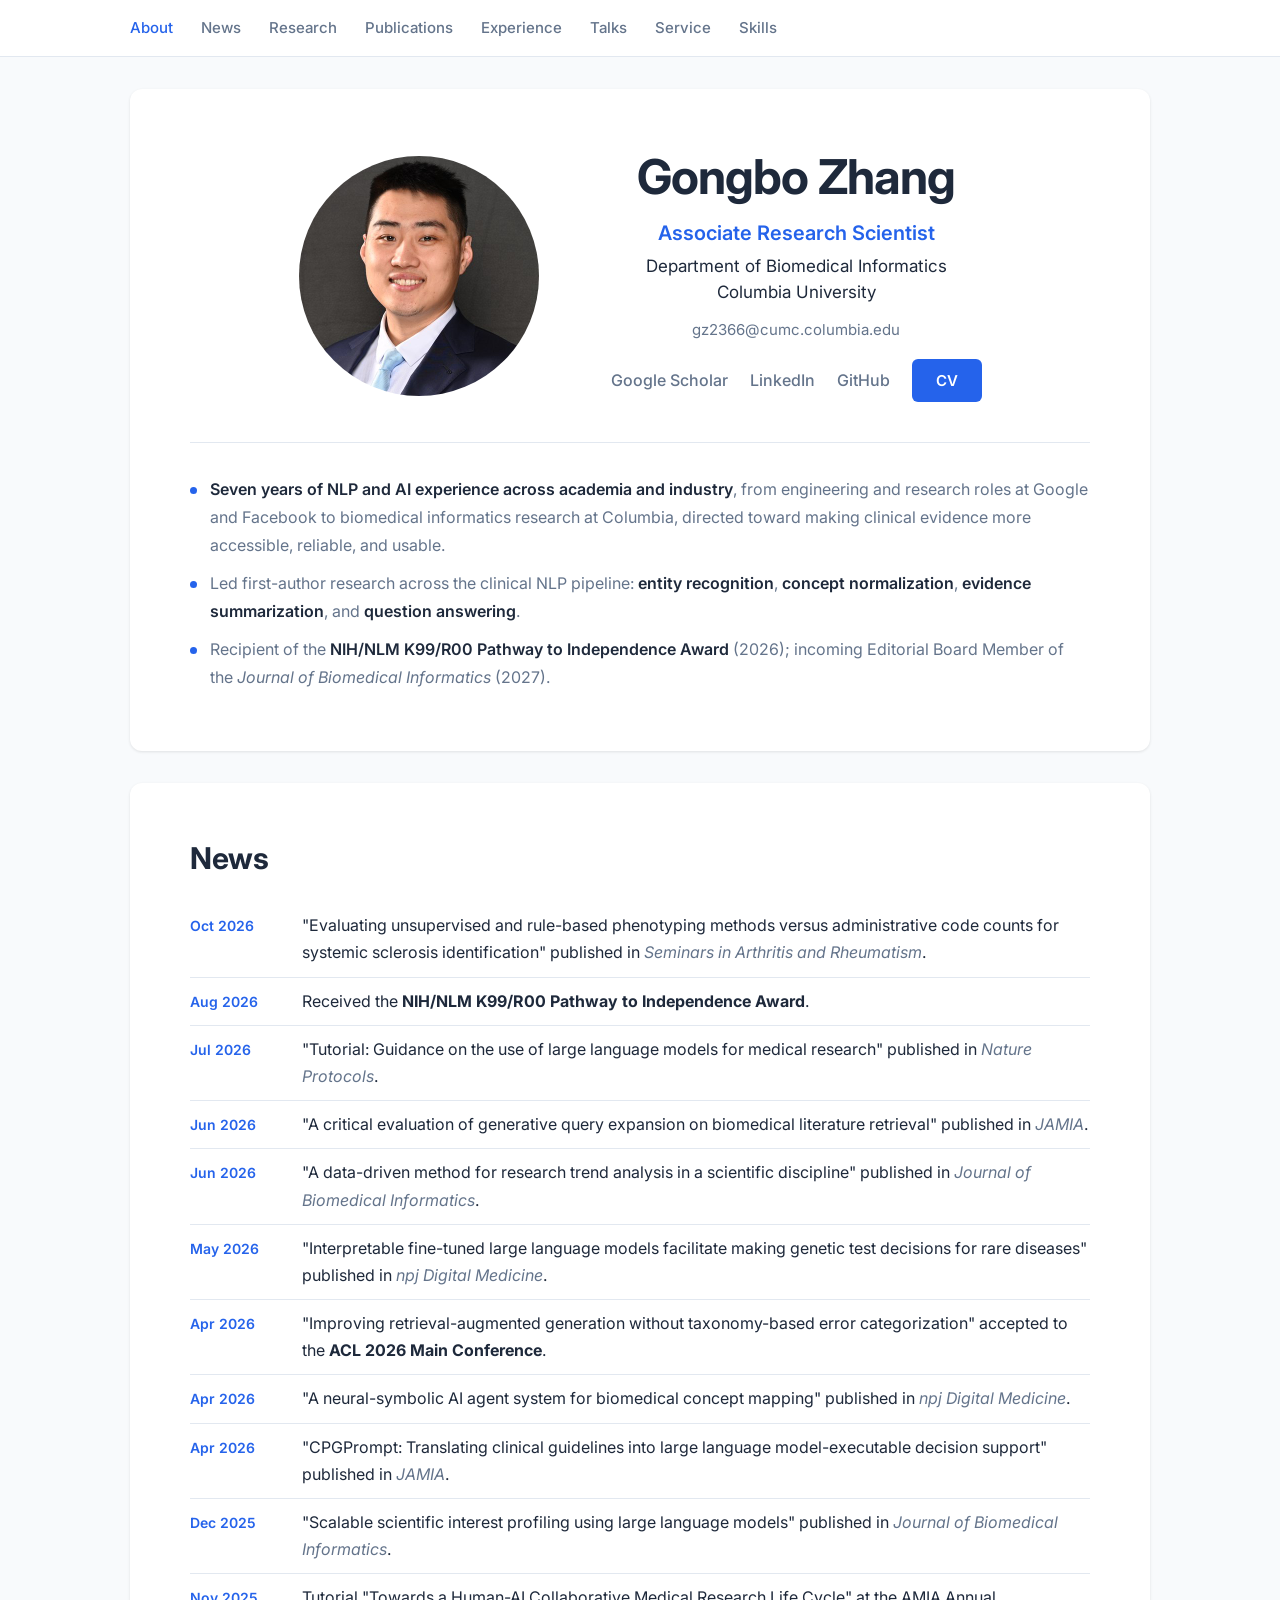
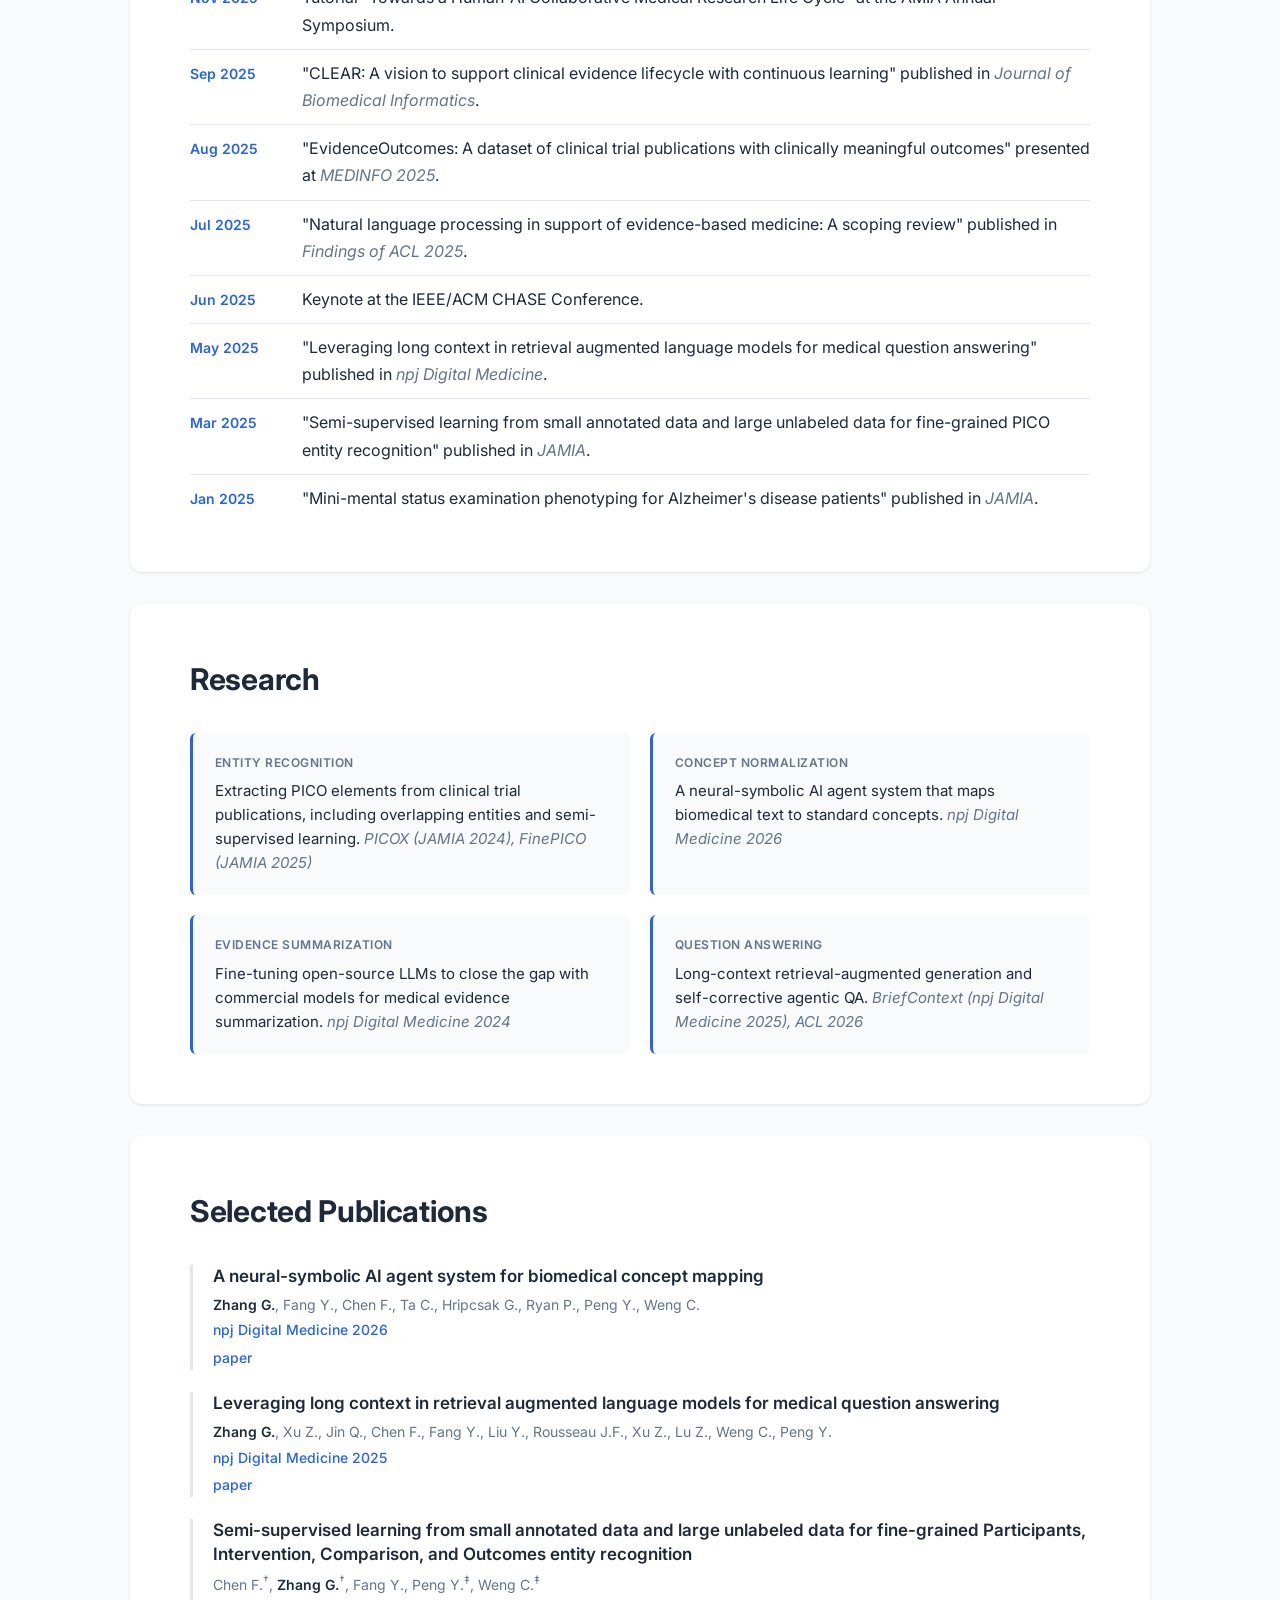
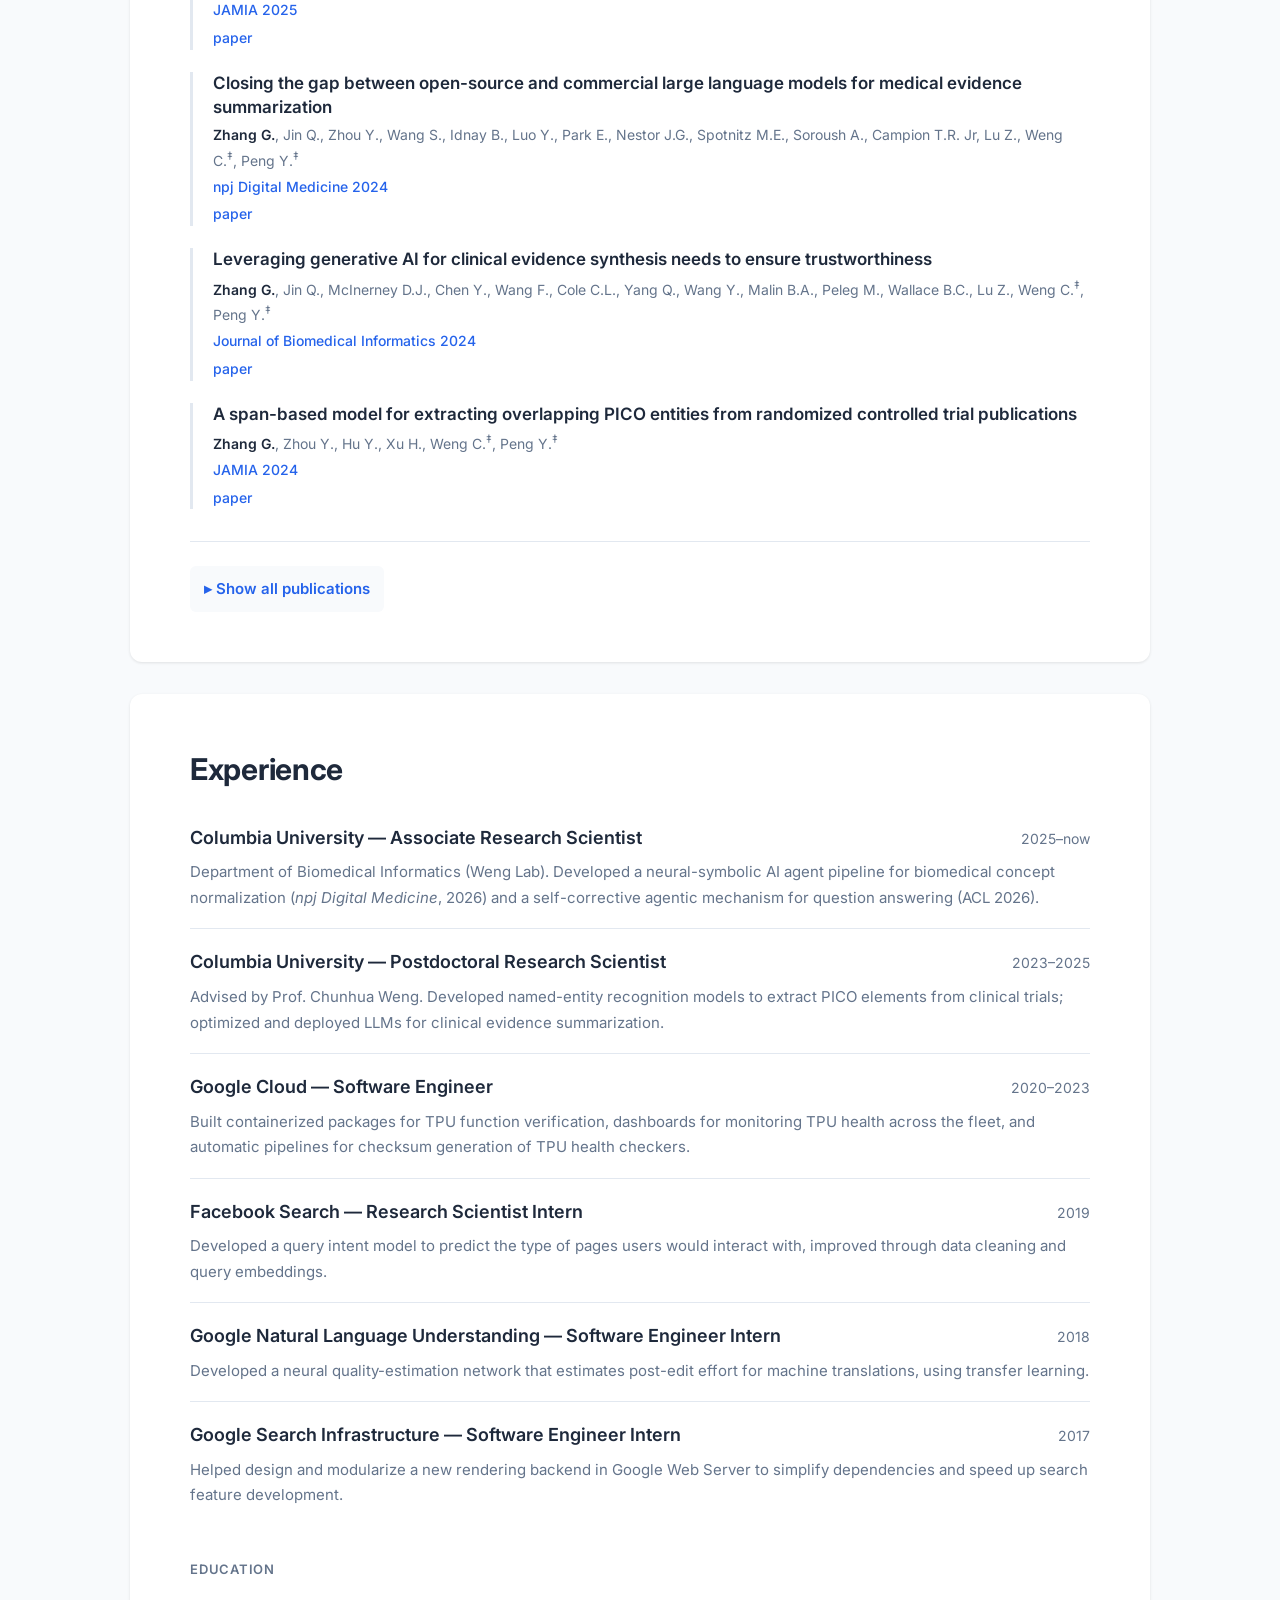
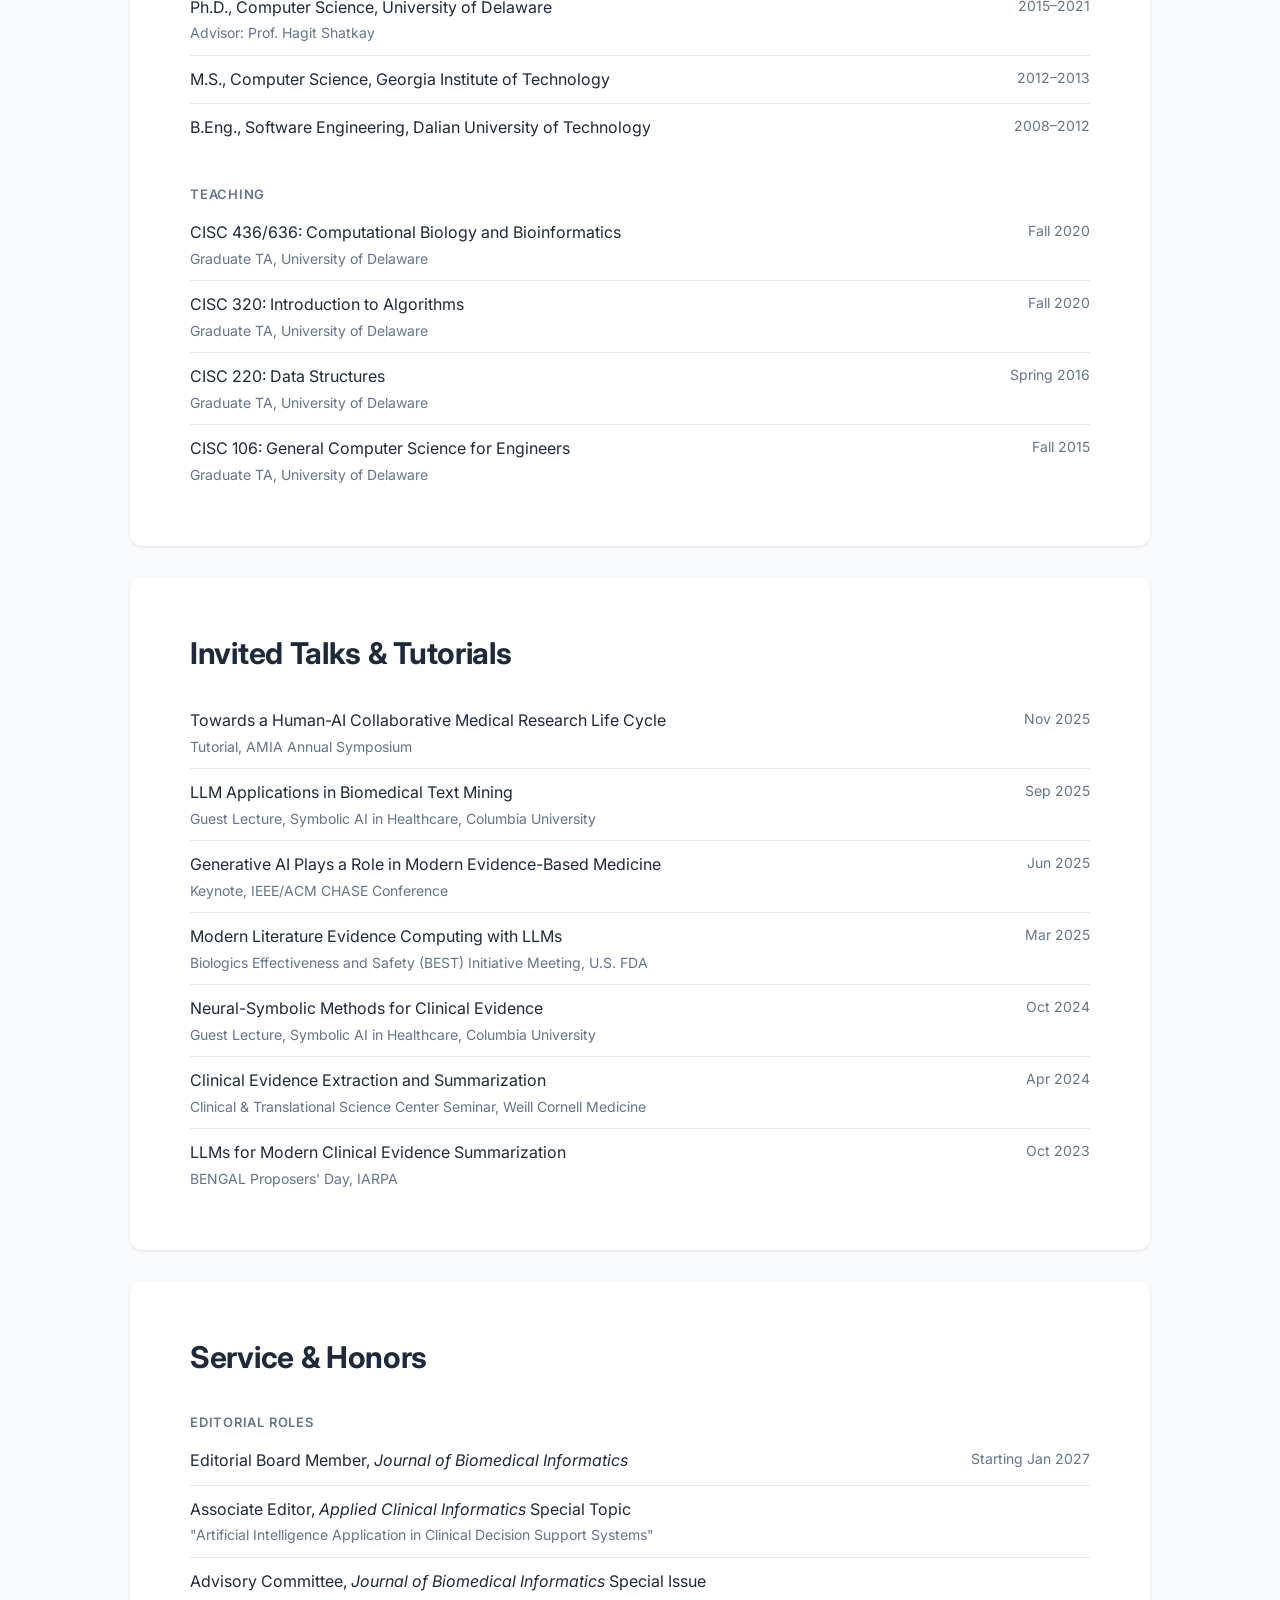
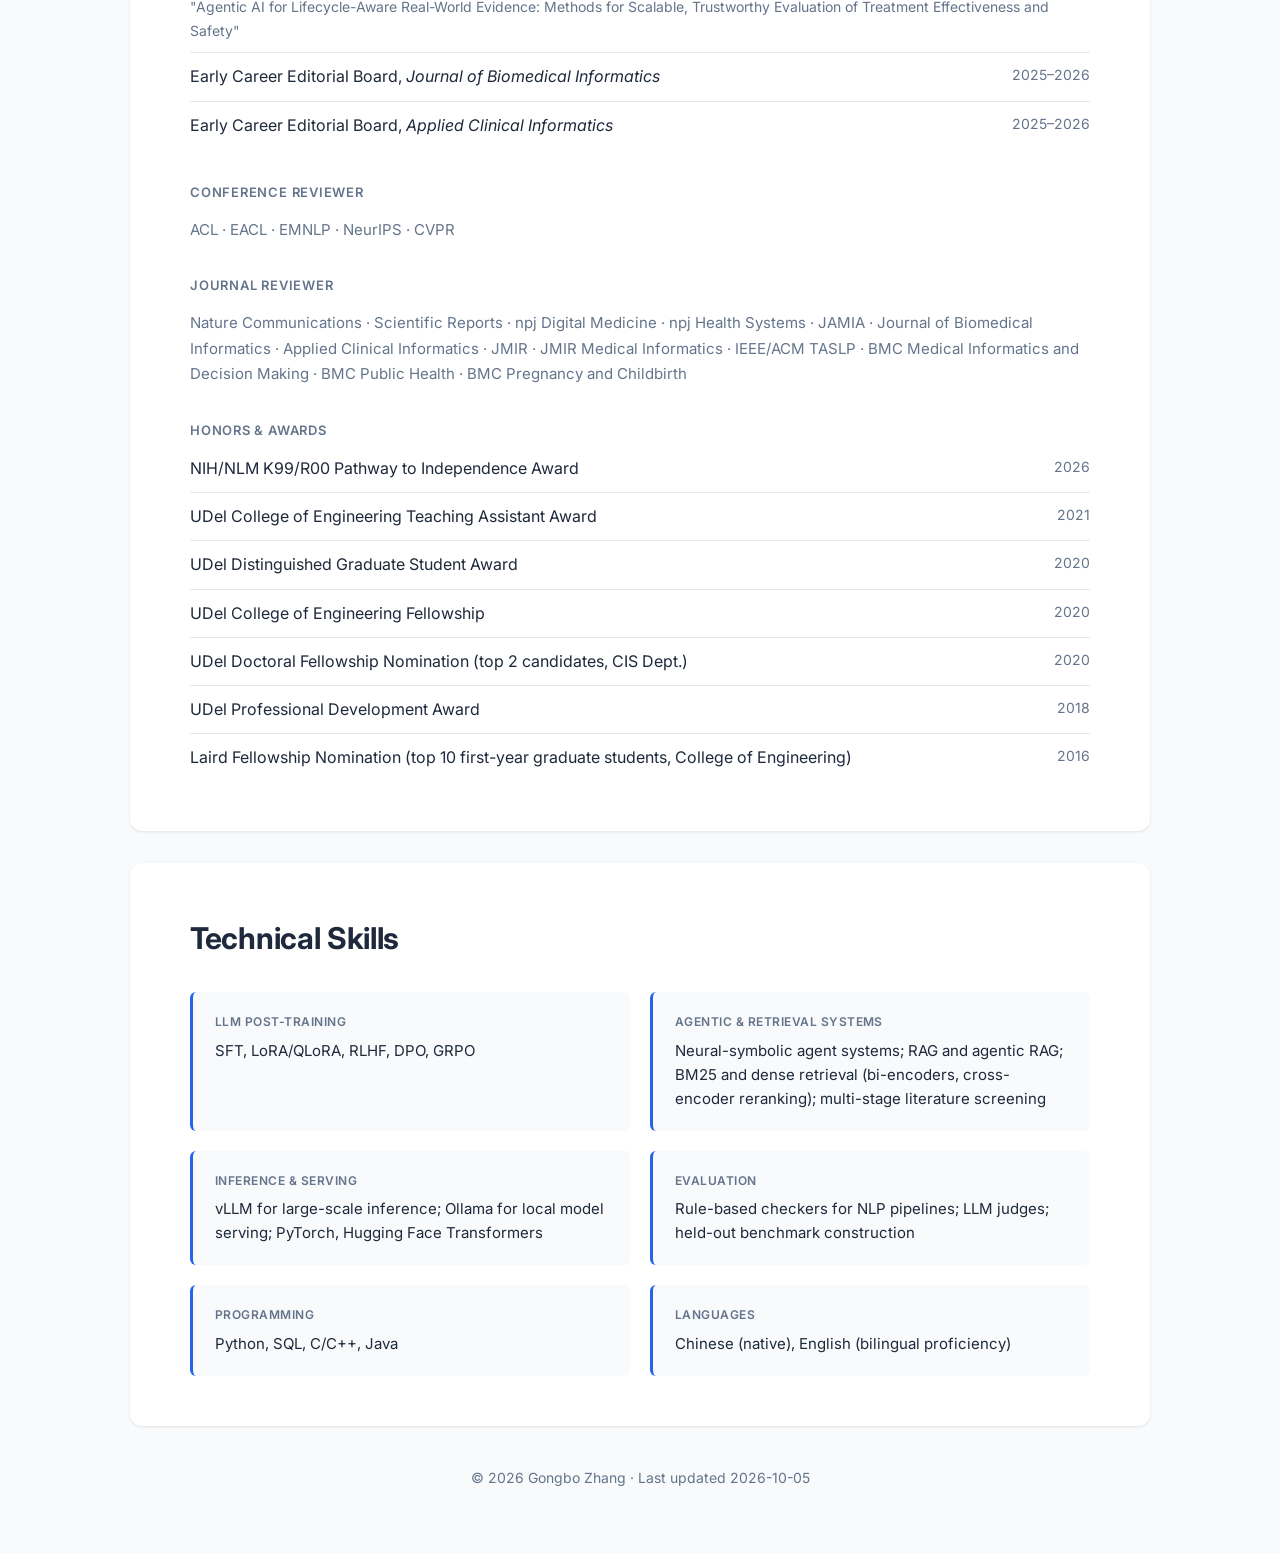
==== commit ba400a54: "Hero: circle-cropped photo beside centered name/title block, bio below; remove ring Co-Authored-By: " ====
--- a/index.html
+++ b/index.html
@@ -88,21 +88,22 @@
 
   /* Hero */
   .hero { padding: 60px; }
-  .hero-content { display: flex; gap: 48px; align-items: flex-start; }
-  .hero-text { flex: 1; min-width: 0; }
-  .profile {
-    width: 200px; height: 200px; flex-shrink: 0; object-fit: cover;
-    border-radius: 50%; border: 4px solid var(--card);
-    box-shadow: 0 0 0 3px var(--primary), 0 6px 16px rgba(0, 0, 0, 0.15);
-  }
-  h1 { font-size: 48px; font-weight: 700; letter-spacing: -0.02em; line-height: 1.15; margin-bottom: 16px; }
-  .subtitle { font-size: 18px; font-weight: 500; color: var(--primary); line-height: 1.6; margin-bottom: 24px; }
-  .bio { list-style: none; max-width: 900px; }
+  .hero-content { display: flex; align-items: center; justify-content: center; gap: 72px; margin-bottom: 40px; }
+  .hero-text { text-align: center; min-width: 0; }
+  .profile { width: 240px; height: 240px; flex-shrink: 0; object-fit: cover; border-radius: 50%; }
+  h1 { font-size: 48px; font-weight: 700; letter-spacing: -0.02em; line-height: 1.15; margin-bottom: 12px; }
+  .subtitle { font-size: 20px; font-weight: 600; color: var(--primary); margin-bottom: 4px; }
+  .affil { font-size: 17px; color: var(--text-dark); line-height: 1.5; margin-bottom: 12px; }
+  .email { font-size: 15px; margin-bottom: 16px; }
+  .email a { color: var(--text-light); }
+  .email a:hover { color: var(--primary); }
+  .bio { list-style: none; border-top: 1px solid var(--border); padding-top: 32px; }
   .bio li { position: relative; padding-left: 20px; font-size: 16px; color: var(--text-light); line-height: 1.75; margin-bottom: 10px; }
+  .bio li:last-child { margin-bottom: 0; }
   .bio li::before { content: ""; position: absolute; left: 0; top: .72em; width: 7px; height: 7px; border-radius: 50%; background: var(--primary); }
   .bio b { color: var(--text-dark); font-weight: 600; }
-  .contact { display: flex; flex-wrap: wrap; gap: 12px 24px; margin-top: 28px; align-items: center; }
-  .contact a { color: var(--text-light); }
+  .contact { display: flex; flex-wrap: wrap; justify-content: center; gap: 10px 22px; align-items: center; }
+  .contact a { color: var(--text-light); font-weight: 500; }
   .contact a:hover { color: var(--primary); }
   .contact a.btn-cv {
     display: inline-block; padding: 9px 24px; border-radius: 6px;
@@ -178,8 +179,9 @@
     .container { padding: 16px; }
     .card, .hero { padding: 28px 22px; margin-bottom: 16px; }
     h1 { font-size: 36px; }
-    .hero-content { flex-direction: column; gap: 24px; }
-    .profile { width: 150px; height: 150px; }
+    .hero-content { flex-direction: column; gap: 20px; margin-bottom: 28px; }
+    .profile { width: 160px; height: 160px; }
+    .bio { padding-top: 24px; }
     .card h2 { font-size: 24px; margin-bottom: 20px; }
     .grid { grid-template-columns: 1fr; }
     .news li { grid-template-columns: 1fr; gap: 0; }
@@ -206,24 +208,25 @@
 
   <header class="card hero" id="top">
     <div class="hero-content">
-    <img class="profile" src="images/gongbo_zhang.jpg" alt="Gongbo Zhang" width="200" height="200">
-    <div class="hero-text">
-    <h1>Gongbo Zhang</h1>
-    <p class="subtitle">Associate Research Scientist · Department of Biomedical Informatics, Columbia University</p>
+      <img class="profile" src="images/gongbo_zhang.jpg" alt="Gongbo Zhang" width="240" height="240">
+      <div class="hero-text">
+        <h1>Gongbo Zhang</h1>
+        <p class="subtitle">Associate Research Scientist</p>
+        <p class="affil">Department of Biomedical Informatics<br>Columbia University</p>
+        <p class="email"><a href="mailto:gz2366@cumc.columbia.edu">gz2366@cumc.columbia.edu</a></p>
+        <div class="contact">
+          <a href="https://scholar.google.com/citations?user=w2roLoUAAAAJ">Google Scholar</a>
+          <a href="https://www.linkedin.com/in/gongbo-zhang/">LinkedIn</a>
+          <a href="https://github.com/gzhang64">GitHub</a>
+          <a class="btn-cv" href="Gongbo_Zhang_CV.pdf" target="_blank" rel="noopener">CV</a>
+        </div>
+      </div>
+    </div>
     <ul class="bio">
       <li><b>Seven years of NLP and AI experience across academia and industry</b>, from engineering and research roles at Google and Facebook to biomedical informatics research at Columbia, directed toward making clinical evidence more accessible, reliable, and usable.</li>
       <li>Led first-author research across the clinical NLP pipeline: <b>entity recognition</b>, <b>concept normalization</b>, <b>evidence summarization</b>, and <b>question answering</b>.</li>
       <li>Recipient of the <b>NIH/NLM K99/R00 Pathway to Independence Award</b> (2026); incoming Editorial Board Member of the <i>Journal of Biomedical Informatics</i> (2027).</li>
     </ul>
-    <div class="contact">
-      <a href="mailto:gz2366@cumc.columbia.edu">gz2366@cumc.columbia.edu</a>
-      <a href="https://scholar.google.com/citations?user=w2roLoUAAAAJ">Google Scholar</a>
-      <a href="https://www.linkedin.com/in/gongbo-zhang/">LinkedIn</a>
-      <a href="https://github.com/gzhang64">GitHub</a>
-      <a class="btn-cv" href="Gongbo_Zhang_CV.pdf" target="_blank" rel="noopener">CV</a>
-    </div>
-    </div>
-    </div>
   </header>
 
   <section class="card" id="news">
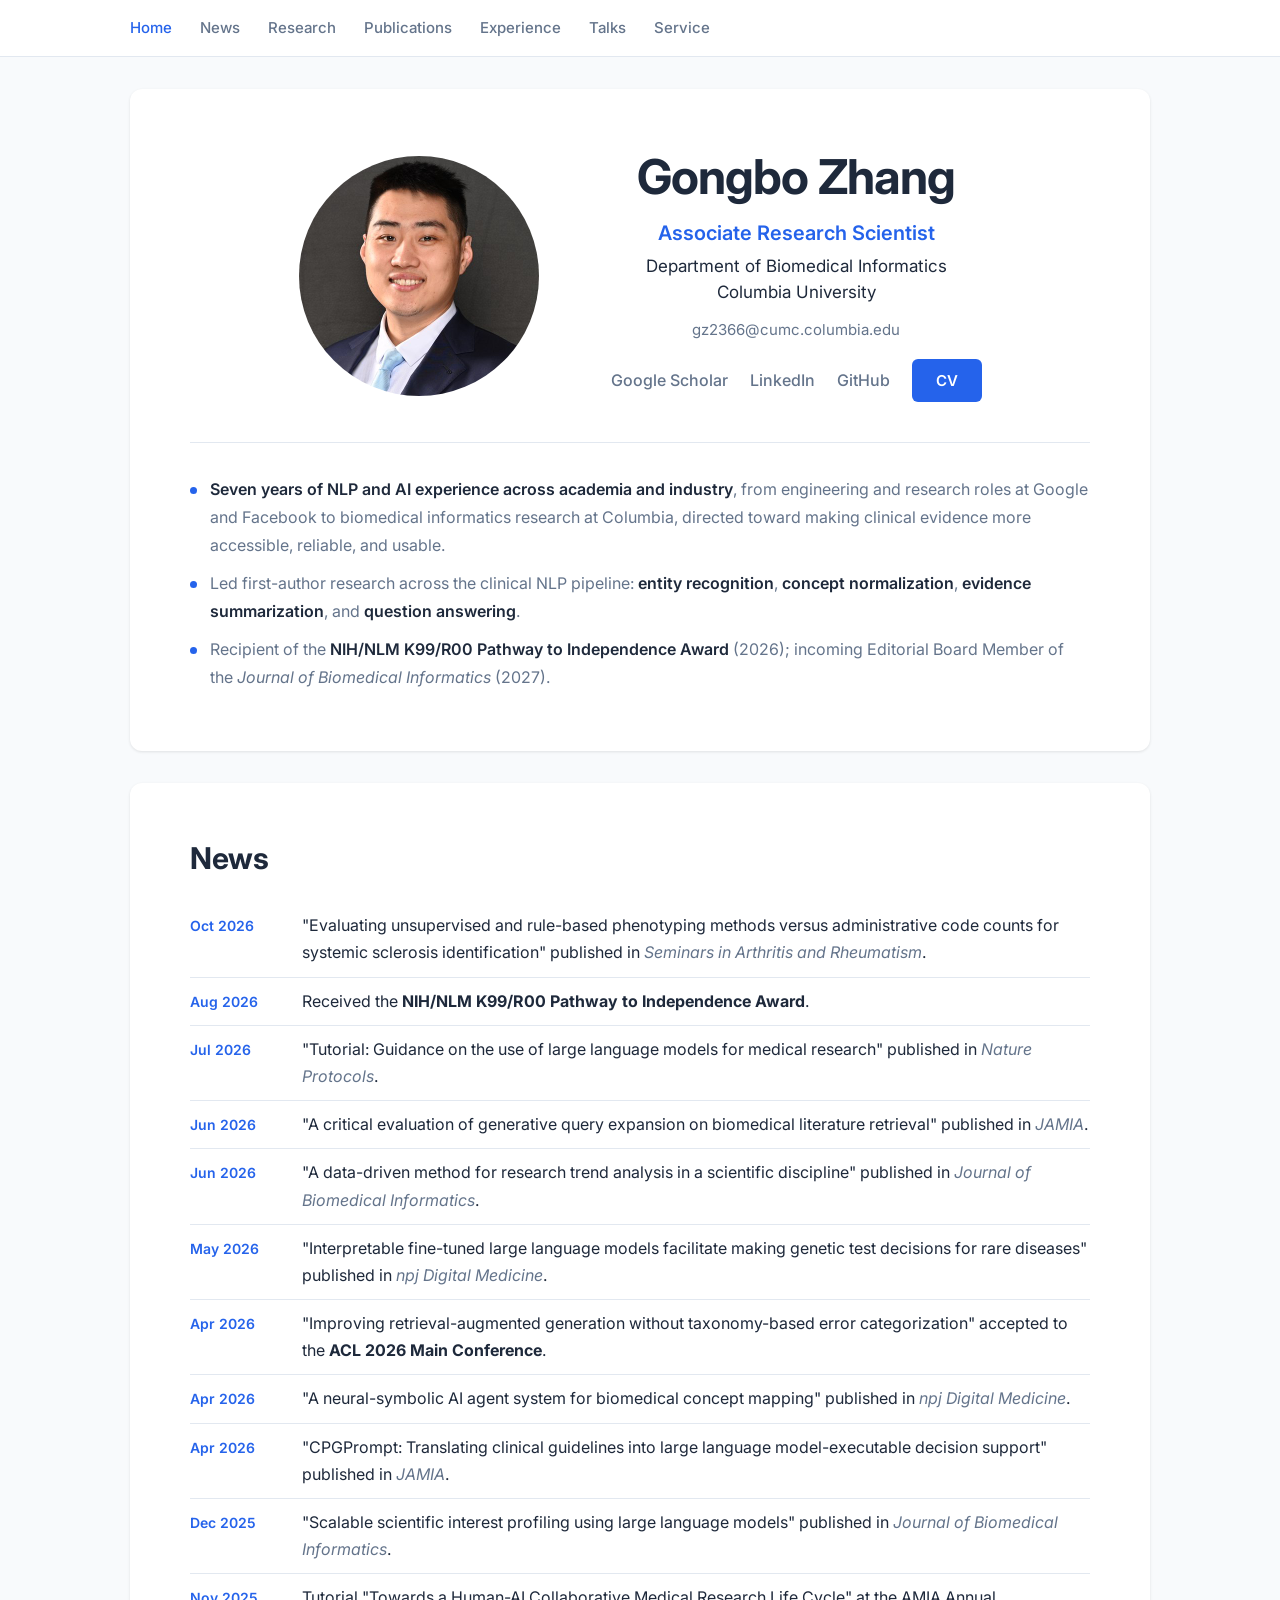
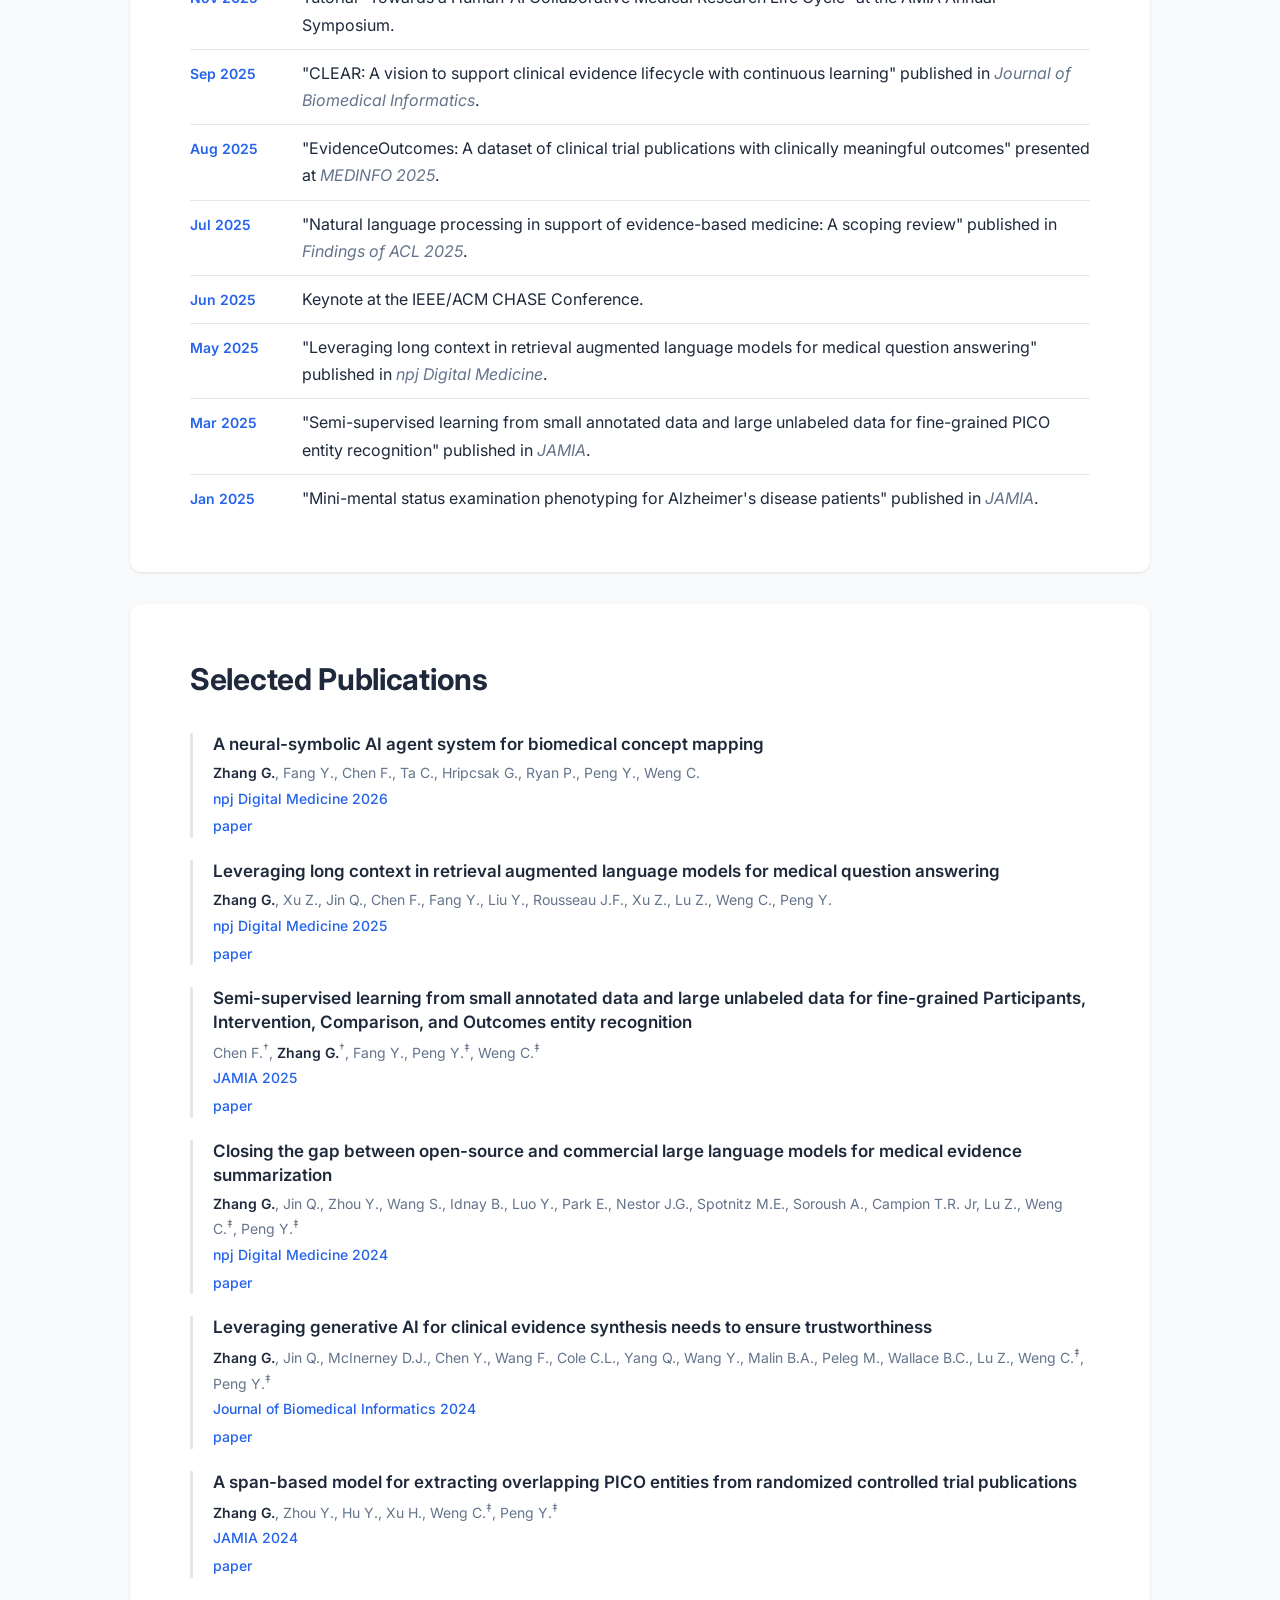
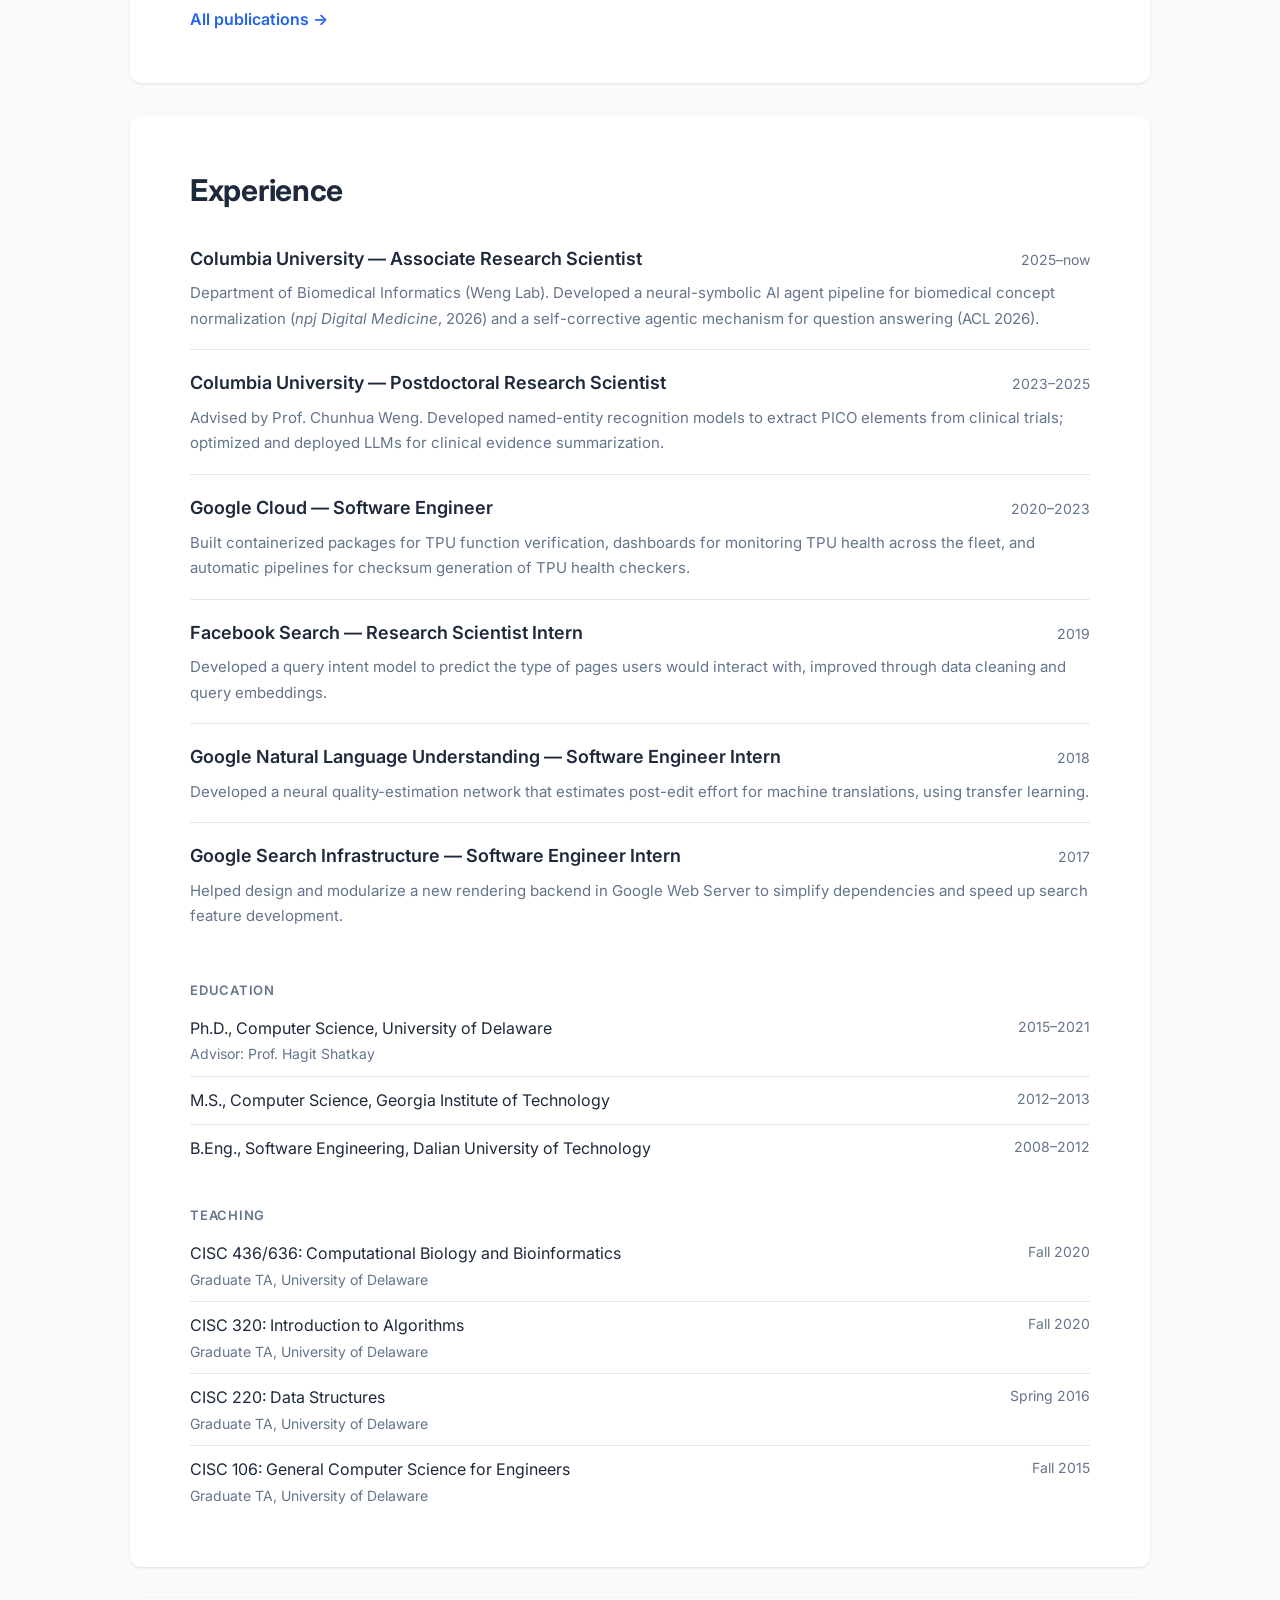
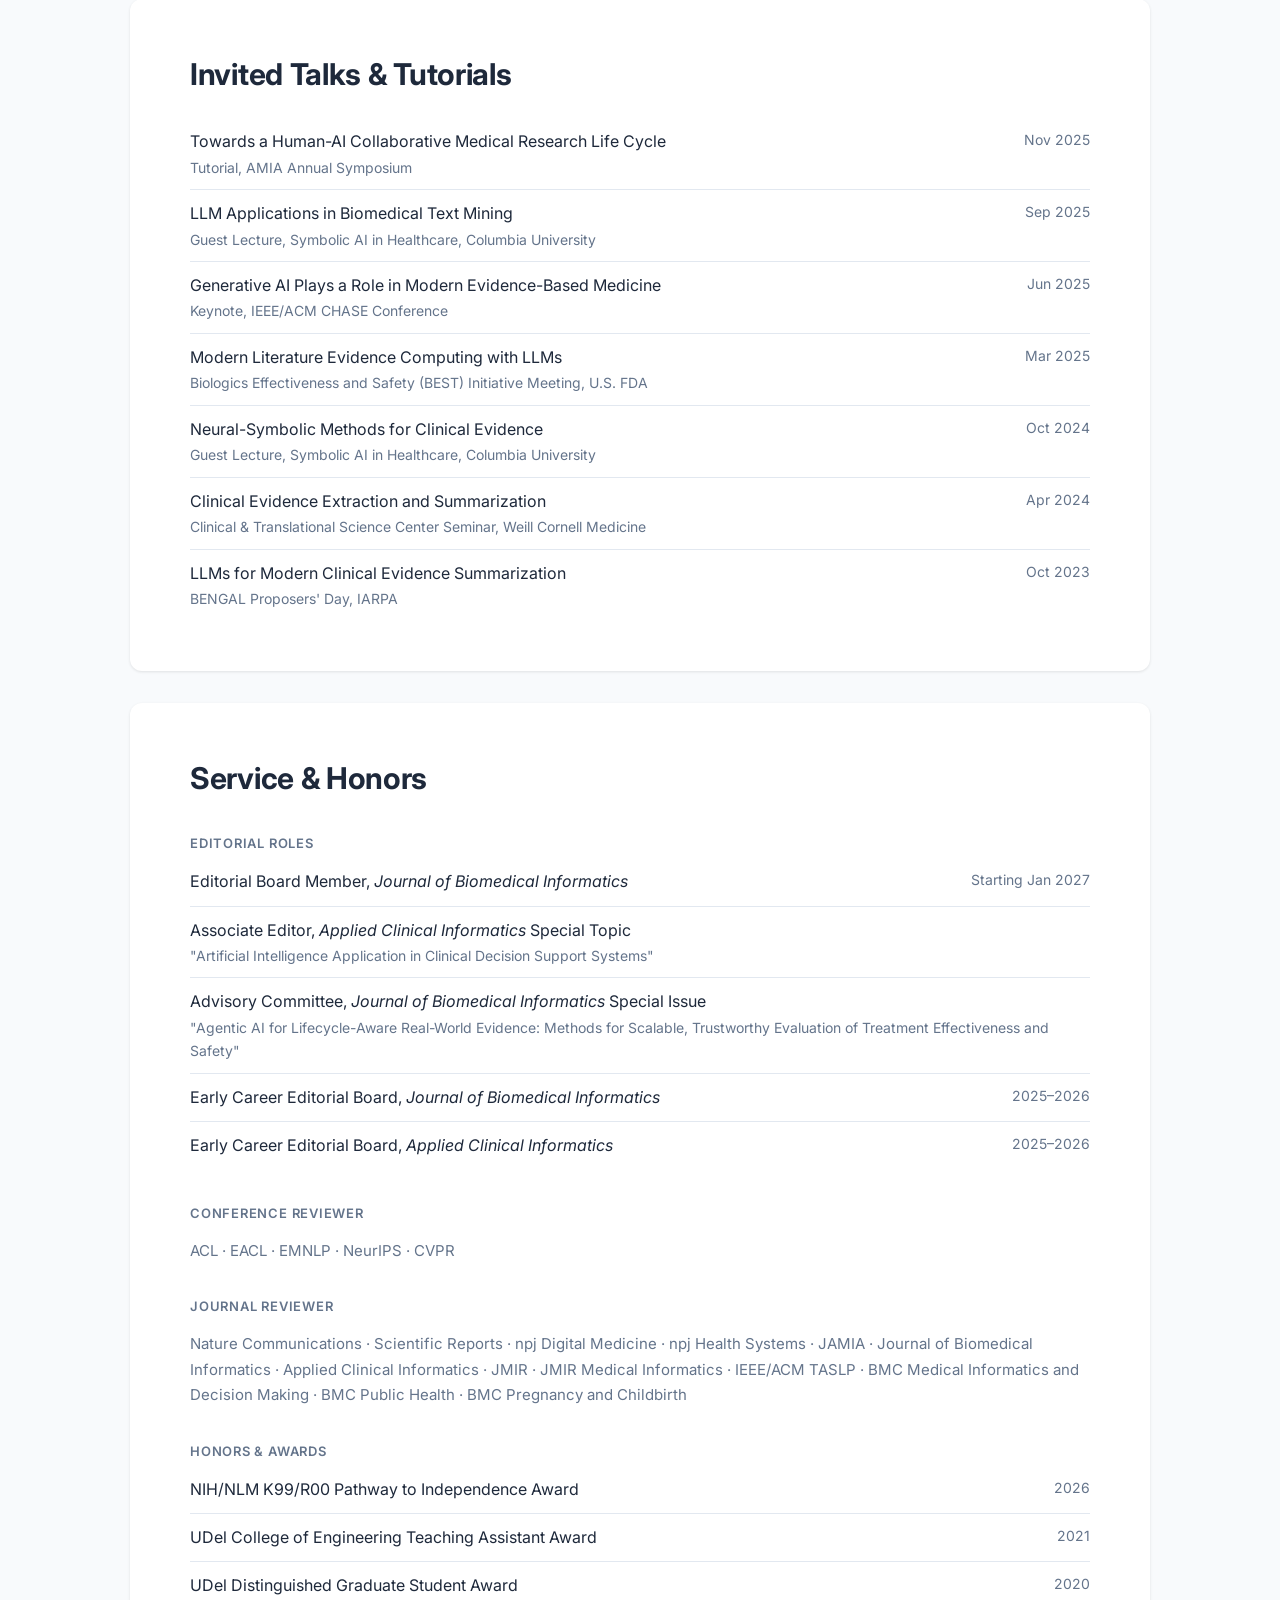
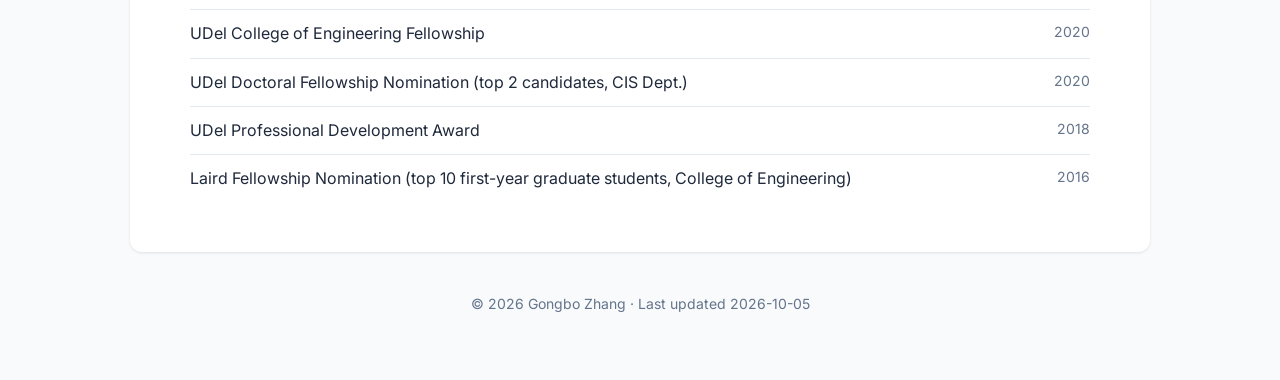
==== commit c7adf3a0: "Restructure site: shared style.css, research and publications pages, assets folder Co-Authored-By: C" ====
--- a/index.html
+++ b/index.html
@@ -8,199 +8,19 @@
 <link rel="preconnect" href="https://fonts.googleapis.com">
 <link rel="preconnect" href="https://fonts.gstatic.com" crossorigin>
 <link href="https://fonts.googleapis.com/css2?family=Inter:wght@300;400;500;600;700&display=swap" rel="stylesheet">
-<style>
-  :root {
-    --primary: #2563eb;
-    --primary-hover: #1e40af;
-    --primary-soft: #eff6ff;
-    --text-dark: #1e293b;
-    --text-light: #64748b;
-    --bg: #f8fafc;
-    --card: #ffffff;
-    --border: #e2e8f0;
-    --shadow: 0 1px 3px rgba(0, 0, 0, 0.1);
-    --on-primary: #ffffff;
-  }
-  @media (prefers-color-scheme: dark) {
-    :root:not([data-theme="light"]) {
-      --primary: #60a5fa;
-      --primary-hover: #93c5fd;
-      --primary-soft: #172036;
-      --text-dark: #e2e8f0;
-      --text-light: #94a3b8;
-      --bg: #0b1120;
-      --card: #111827;
-      --border: #1f2937;
-      --shadow: 0 1px 3px rgba(0, 0, 0, 0.5);
-      --on-primary: #0b1120;
-    }
-  }
-  :root[data-theme="dark"] {
-    --primary: #60a5fa;
-    --primary-hover: #93c5fd;
-    --primary-soft: #172036;
-    --text-dark: #e2e8f0;
-    --text-light: #94a3b8;
-    --bg: #0b1120;
-    --card: #111827;
-    --border: #1f2937;
-    --shadow: 0 1px 3px rgba(0, 0, 0, 0.5);
-    --on-primary: #0b1120;
-  }
-
-  * { margin: 0; padding: 0; box-sizing: border-box; }
-  html { scroll-behavior: smooth; scroll-padding-top: 76px; }
-  body {
-    font-family: "Inter", -apple-system, BlinkMacSystemFont, "Segoe UI", sans-serif;
-    line-height: 1.7;
-    font-size: 16px;
-    color: var(--text-dark);
-    background: var(--bg);
-  }
-  a { color: var(--primary); text-decoration: none; transition: color .2s; }
-  a:hover { color: var(--primary-hover); }
-
-  /* Navigation */
-  nav {
-    position: sticky; top: 0; z-index: 10;
-    background: var(--card);
-    border-bottom: 1px solid var(--border);
-  }
-  .nav-inner {
-    position: relative; max-width: 1100px; margin: 0 auto; padding: 0 40px; height: 56px;
-    display: flex; align-items: center; gap: 28px;
-    overflow-x: auto; scrollbar-width: none;
-  }
-  .nav-inner::-webkit-scrollbar { display: none; }
-  .nav-inner a { color: var(--text-light); font-size: 15px; font-weight: 500; white-space: nowrap; }
-  .nav-inner a:hover, .nav-inner a.active { color: var(--primary); }
-
-  .container { max-width: 1100px; margin: 0 auto; padding: 32px 40px 40px; }
-
-  .card {
-    background: var(--card);
-    border-radius: 12px;
-    padding: 50px 60px;
-    margin-bottom: 32px;
-    box-shadow: var(--shadow);
-  }
-  .card h2 { font-size: 30px; font-weight: 700; margin-bottom: 28px; letter-spacing: -0.01em; }
-
-  /* Hero */
-  .hero { padding: 60px; }
-  .hero-content { display: flex; align-items: center; justify-content: center; gap: 72px; margin-bottom: 40px; }
-  .hero-text { text-align: center; min-width: 0; }
-  .profile { width: 240px; height: 240px; flex-shrink: 0; object-fit: cover; border-radius: 50%; }
-  h1 { font-size: 48px; font-weight: 700; letter-spacing: -0.02em; line-height: 1.15; margin-bottom: 12px; }
-  .subtitle { font-size: 20px; font-weight: 600; color: var(--primary); margin-bottom: 4px; }
-  .affil { font-size: 17px; color: var(--text-dark); line-height: 1.5; margin-bottom: 12px; }
-  .email { font-size: 15px; margin-bottom: 16px; }
-  .email a { color: var(--text-light); }
-  .email a:hover { color: var(--primary); }
-  .bio { list-style: none; border-top: 1px solid var(--border); padding-top: 32px; }
-  .bio li { position: relative; padding-left: 20px; font-size: 16px; color: var(--text-light); line-height: 1.75; margin-bottom: 10px; }
-  .bio li:last-child { margin-bottom: 0; }
-  .bio li::before { content: ""; position: absolute; left: 0; top: .72em; width: 7px; height: 7px; border-radius: 50%; background: var(--primary); }
-  .bio b { color: var(--text-dark); font-weight: 600; }
-  .contact { display: flex; flex-wrap: wrap; justify-content: center; gap: 10px 22px; align-items: center; }
-  .contact a { color: var(--text-light); font-weight: 500; }
-  .contact a:hover { color: var(--primary); }
-  .contact a.btn-cv {
-    display: inline-block; padding: 9px 24px; border-radius: 6px;
-    background: var(--primary); color: var(--on-primary); font-weight: 600; font-size: 15px;
-    transition: background .2s, transform .2s, box-shadow .2s;
-  }
-  .contact a.btn-cv:hover { background: var(--primary-hover); color: var(--on-primary); transform: translateY(-1px); box-shadow: 0 4px 12px rgba(37, 99, 235, .3); }
-
-  /* News */
-  .news { list-style: none; }
-  .news li { display: grid; grid-template-columns: 96px 1fr; gap: 16px; padding: 10px 0; border-top: 1px solid var(--border); }
-  .news li:first-child { border-top: 0; padding-top: 0; }
-  .news .when { font-size: 14px; font-weight: 600; color: var(--primary); padding-top: 2px; white-space: nowrap; }
-  .news .what i { color: var(--text-light); }
-
-  /* Grids (research, skills) */
-  .grid { display: grid; grid-template-columns: repeat(2, 1fr); gap: 20px; }
-  .grid-item {
-    padding: 20px 22px; border-left: 3px solid var(--primary);
-    background: var(--bg); border-radius: 6px; transition: all .2s;
-  }
-  .grid-item:hover { background: var(--primary-soft); transform: translateX(4px); }
-  .tag { font-size: 12px; font-weight: 600; letter-spacing: .04em; text-transform: uppercase; color: var(--text-light); margin-bottom: 6px; }
-  .grid-item p { font-size: 15px; line-height: 1.6; }
-  .grid-item p i { color: var(--text-light); }
-
-  /* Experience */
-  .item { padding: 18px 0; border-top: 1px solid var(--border); }
-  .item:first-of-type { border-top: 0; padding-top: 0; }
-  .item-head { display: flex; justify-content: space-between; align-items: baseline; gap: 16px; }
-  .item-head h3 { font-size: 18px; font-weight: 600; }
-  .years { font-size: 14px; color: var(--text-light); white-space: nowrap; }
-  .item p { color: var(--text-light); font-size: 15px; margin-top: 6px; }
-
-  /* Publications */
-  .pubs { display: flex; flex-direction: column; gap: 22px; }
-  .pub { padding-left: 20px; border-left: 3px solid var(--border); transition: border-color .2s; }
-  .pub:hover { border-left-color: var(--primary); }
-  .pub h3 { font-size: 17px; font-weight: 600; line-height: 1.4; margin-bottom: 4px; }
-  .pub .authors { font-size: 14px; color: var(--text-light); }
-  .pub .authors strong { color: var(--text-dark); font-weight: 600; }
-  .pub .venue { font-size: 14px; font-weight: 500; color: var(--primary); margin-top: 2px; }
-  .links { display: flex; gap: 14px; margin-top: 4px; font-size: 14px; }
-  .links a { font-weight: 500; }
-
-  .all-pubs { margin-top: 32px; border-top: 1px solid var(--border); padding-top: 24px; }
-  .all-pubs > summary {
-    cursor: pointer; display: inline-block; list-style: none;
-    font-size: 15px; font-weight: 600; color: var(--primary);
-    padding: 10px 14px; background: var(--bg); border-radius: 6px; transition: background .2s;
-  }
-  .all-pubs > summary::-webkit-details-marker { display: none; }
-  .all-pubs > summary::before { content: "▸ "; }
-  .all-pubs[open] > summary::before { content: "▾ "; }
-  .all-pubs > summary:hover { background: var(--primary-soft); }
-  .all-pubs h4 { font-size: 13px; font-weight: 600; letter-spacing: .06em; text-transform: uppercase; color: var(--text-light); margin: 32px 0 18px; }
-  .note { font-size: 13px; color: var(--text-light); margin-top: 20px; }
-
-  /* Simple rows (talks, awards, service, teaching) */
-  .rows { list-style: none; }
-  .rows li { display: flex; justify-content: space-between; gap: 16px; padding: 10px 0; border-top: 1px solid var(--border); }
-  .rows li:first-child { border-top: 0; padding-top: 0; }
-  .rows .sub { display: block; font-size: 14px; color: var(--text-light); }
-  .rows .r { font-size: 14px; color: var(--text-light); white-space: nowrap; }
-  .card h3.label { font-size: 13px; font-weight: 600; letter-spacing: .06em; text-transform: uppercase; color: var(--text-light); margin: 32px 0 14px; }
-  .card h2 + h3.label { margin-top: 0; }
-  .muted { color: var(--text-light); font-size: 15px; }
-
-  footer { text-align: center; color: var(--text-light); font-size: 14px; padding: 8px 0 24px; }
-
-  @media (max-width: 760px) {
-    .nav-inner { padding: 0 16px; gap: 20px; }
-    .container { padding: 16px; }
-    .card, .hero { padding: 28px 22px; margin-bottom: 16px; }
-    h1 { font-size: 36px; }
-    .hero-content { flex-direction: column; gap: 20px; margin-bottom: 28px; }
-    .profile { width: 160px; height: 160px; }
-    .bio { padding-top: 24px; }
-    .card h2 { font-size: 24px; margin-bottom: 20px; }
-    .grid { grid-template-columns: 1fr; }
-    .news li { grid-template-columns: 1fr; gap: 0; }
-    .item-head, .rows li { flex-direction: column; gap: 0; }
-  }
-</style>
+<link rel="stylesheet" href="style.css">
 </head>
 <body>
 
 <nav>
   <div class="nav-inner">
-    <a href="#top">About</a>
-    <a href="#news">News</a>
-    <a href="#research">Research</a>
-    <a href="#publications">Publications</a>
-    <a href="#experience">Experience</a>
-    <a href="#talks">Talks</a>
-    <a href="#service">Service</a>
-    <a href="#skills">Skills</a>
+    <a href="index.html" class="active" aria-current="page">Home</a>
+    <a href="index.html#news">News</a>
+    <a href="research.html">Research</a>
+    <a href="publications.html">Publications</a>
+    <a href="index.html#experience">Experience</a>
+    <a href="index.html#talks">Talks</a>
+    <a href="index.html#service">Service</a>
   </div>
 </nav>
 
@@ -208,7 +28,7 @@
 
   <header class="card hero" id="top">
     <div class="hero-content">
-      <img class="profile" src="images/gongbo_zhang.jpg" alt="Gongbo Zhang" width="240" height="240">
+      <img class="profile" src="assets/images/gongbo_zhang.jpg" alt="Gongbo Zhang" width="240" height="240">
       <div class="hero-text">
         <h1>Gongbo Zhang</h1>
         <p class="subtitle">Associate Research Scientist</p>
@@ -218,7 +38,7 @@
           <a href="https://scholar.google.com/citations?user=w2roLoUAAAAJ">Google Scholar</a>
           <a href="https://www.linkedin.com/in/gongbo-zhang/">LinkedIn</a>
           <a href="https://github.com/gzhang64">GitHub</a>
-          <a class="btn-cv" href="Gongbo_Zhang_CV.pdf" target="_blank" rel="noopener">CV</a>
+          <a class="btn-cv" href="assets/Gongbo_Zhang_CV.pdf" target="_blank" rel="noopener">CV</a>
         </div>
       </div>
     </div>
@@ -253,28 +73,6 @@
     </ul>
   </section>
 
-  <section class="card" id="research">
-    <h2>Research</h2>
-    <div class="grid">
-      <div class="grid-item">
-        <div class="tag">Entity recognition</div>
-        <p>Extracting PICO elements from clinical trial publications, including overlapping entities and semi-supervised learning. <i>PICOX (JAMIA 2024), FinePICO (JAMIA 2025)</i></p>
-      </div>
-      <div class="grid-item">
-        <div class="tag">Concept normalization</div>
-        <p>A neural-symbolic AI agent system that maps biomedical text to standard concepts. <i>npj Digital Medicine 2026</i></p>
-      </div>
-      <div class="grid-item">
-        <div class="tag">Evidence summarization</div>
-        <p>Fine-tuning open-source LLMs to close the gap with commercial models for medical evidence summarization. <i>npj Digital Medicine 2024</i></p>
-      </div>
-      <div class="grid-item">
-        <div class="tag">Question answering</div>
-        <p>Long-context retrieval-augmented generation and self-corrective agentic QA. <i>BriefContext (npj Digital Medicine 2025), ACL 2026</i></p>
-      </div>
-    </div>
-  </section>
-
   <section class="card" id="publications">
     <h2>Selected Publications</h2>
     <div class="pubs">
@@ -316,192 +114,7 @@
       </article>
     </div>
 
-    <details class="all-pubs">
-      <summary>Show all publications</summary>
-
-      <h4>Journal Articles</h4>
-      <div class="pubs">
-        <article class="pub">
-          <h3>A neural-symbolic AI agent system for biomedical concept mapping</h3>
-          <p class="authors"><strong>Zhang G.</strong>, Fang Y., Chen F., Ta C., Hripcsak G., Ryan P., Peng Y., Weng C.</p>
-          <p class="venue">npj Digital Medicine 2026</p>
-          <div class="links"><a href="https://doi.org/10.1038/s41746-026-02594-6">paper</a></div>
-        </article>
-        <article class="pub">
-          <h3>A data-driven method for research trend analysis in a scientific discipline: Application to the Journal of Biomedical Informatics</h3>
-          <p class="authors">Fang Y.<sup>†</sup>, <strong>Zhang G.</strong><sup>†</sup>, Tejada S.S., Chen F., Shortliffe E., Patel V.L., Peleg M., Weng C.</p>
-          <p class="venue">Journal of Biomedical Informatics 2026</p>
-          <div class="links"><a href="https://doi.org/10.1016/j.jbi.2026.105013">paper</a></div>
-        </article>
-        <article class="pub">
-          <h3>Evaluating unsupervised and rule-based phenotyping methods versus administrative code counts for systemic sclerosis identification</h3>
-          <p class="authors">Luo Y., <strong>Zhang G.</strong>, Agarwal A., Weng C., Bernstein E.J.</p>
-          <p class="venue">Seminars in Arthritis and Rheumatism 2026</p>
-          <div class="links"><a href="https://doi.org/10.1016/j.semarthrit.2026.153033">paper</a></div>
-        </article>
-        <article class="pub">
-          <h3>Tutorial: Guidance on the use of large language models for medical research</h3>
-          <p class="authors">Jin Q., Wan N., Leaman R., Tian S., Wang Z., Yang Y., Wang Z., Xiong G., Lai P.T., Zhu Q., Hou B., Sarfo-Gyamfi M., <strong>Zhang G.</strong>, Gilson A., Bhasuran B., He Z., Zhang A., Sun J., Weng C., Summers R.M., Chen Q., Peng Y., Lu Z.</p>
-          <p class="venue">Nature Protocols 2026</p>
-          <div class="links"><a href="https://doi.org/10.1038/s41596-026-01408-z">paper</a></div>
-        </article>
-        <article class="pub">
-          <h3>A critical evaluation of generative query expansion on biomedical literature retrieval</h3>
-          <p class="authors">Fang Y., <strong>Zhang G.</strong>, Chen F., Peng Y., Weng C.</p>
-          <p class="venue">JAMIA 2026</p>
-          <div class="links"><a href="https://doi.org/10.1093/jamia/ocag037">paper</a></div>
-        </article>
-        <article class="pub">
-          <h3>Interpretable fine-tuned large language models facilitate making genetic test decisions for rare diseases</h3>
-          <p class="authors">Nguyen Q.M., Chen F., Liu C., Campbell I.M., <strong>Zhang G.</strong>, Wu D., Szigety K.M., Sheppard S.E., Ahimaz P., Ta C.N., Chung W.K., Weng C., Wang K.</p>
-          <p class="venue">npj Digital Medicine 2026</p>
-          <div class="links"><a href="https://doi.org/10.1038/s41746-026-02733-z">paper</a></div>
-        </article>
-        <article class="pub">
-          <h3>CPGPrompt: Translating clinical guidelines into large language model-executable decision support</h3>
-          <p class="authors">Deng R., Martin G., Wang T., <strong>Zhang G.</strong>, Liu Y., Weng C., Wang Y., Rousseau J.F., Peng Y.</p>
-          <p class="venue">JAMIA 2026</p>
-          <div class="links"><a href="https://doi.org/10.1093/jamia/ocag026">paper</a></div>
-        </article>
-        <article class="pub">
-          <h3>Leveraging long context in retrieval augmented language models for medical question answering</h3>
-          <p class="authors"><strong>Zhang G.</strong>, Xu Z., Jin Q., Chen F., Fang Y., Liu Y., Rousseau J.F., Xu Z., Lu Z., Weng C., Peng Y.</p>
-          <p class="venue">npj Digital Medicine 2025</p>
-          <div class="links"><a href="https://doi.org/10.1038/s41746-025-01651-w">paper</a></div>
-        </article>
-        <article class="pub">
-          <h3>Scalable scientific interest profiling using large language models</h3>
-          <p class="authors">Liang Y.<sup>†</sup>, <strong>Zhang G.</strong><sup>†</sup>, Sun E., Idnay B., Fang Y., Chen F., Ta C., Peng Y.<sup>‡</sup>, Weng C.<sup>‡</sup></p>
-          <p class="venue">Journal of Biomedical Informatics 2025</p>
-          <div class="links"><a href="https://doi.org/10.1016/j.jbi.2025.104949">paper</a></div>
-        </article>
-        <article class="pub">
-          <h3>Semi-supervised learning from small annotated data and large unlabeled data for fine-grained Participants, Intervention, Comparison, and Outcomes entity recognition</h3>
-          <p class="authors">Chen F.<sup>†</sup>, <strong>Zhang G.</strong><sup>†</sup>, Fang Y., Peng Y.<sup>‡</sup>, Weng C.<sup>‡</sup></p>
-          <p class="venue">JAMIA 2025</p>
-          <div class="links"><a href="https://doi.org/10.1093/jamia/ocae326">paper</a></div>
-        </article>
-        <article class="pub">
-          <h3>Mini-mental status examination phenotyping for Alzheimer's disease patients using both structured and narrative electronic health record features</h3>
-          <p class="authors">Idnay B.<sup>†</sup>, <strong>Zhang G.</strong><sup>†</sup>, Chen F., Ta C.N., Schelke M.W., Marder K., Weng C.</p>
-          <p class="venue">JAMIA 2025</p>
-          <div class="links"><a href="https://doi.org/10.1093/jamia/ocae274">paper</a></div>
-        </article>
-        <article class="pub">
-          <h3>CLEAR: A vision to support clinical evidence lifecycle with continuous learning</h3>
-          <p class="authors">Fang Y., <strong>Zhang G.</strong>, Chen F., Hripcsak G., Peng Y., Ryan P., Weng C.</p>
-          <p class="venue">Journal of Biomedical Informatics 2025</p>
-          <div class="links"><a href="https://doi.org/10.1016/j.jbi.2025.104884">paper</a></div>
-        </article>
-        <article class="pub">
-          <h3>Closing the gap between open-source and commercial large language models for medical evidence summarization</h3>
-          <p class="authors"><strong>Zhang G.</strong>, Jin Q., Zhou Y., Wang S., Idnay B., Luo Y., Park E., Nestor J.G., Spotnitz M.E., Soroush A., Campion T.R. Jr, Lu Z., Weng C.<sup>‡</sup>, Peng Y.<sup>‡</sup></p>
-          <p class="venue">npj Digital Medicine 2024</p>
-          <div class="links"><a href="https://doi.org/10.1038/s41746-024-01239-w">paper</a></div>
-        </article>
-        <article class="pub">
-          <h3>Leveraging generative AI for clinical evidence synthesis needs to ensure trustworthiness</h3>
-          <p class="authors"><strong>Zhang G.</strong>, Jin Q., McInerney D.J., Chen Y., Wang F., Cole C.L., Yang Q., Wang Y., Malin B.A., Peleg M., Wallace B.C., Lu Z., Weng C.<sup>‡</sup>, Peng Y.<sup>‡</sup></p>
-          <p class="venue">Journal of Biomedical Informatics 2024</p>
-          <div class="links"><a href="https://doi.org/10.1016/j.jbi.2024.104640">paper</a></div>
-        </article>
-        <article class="pub">
-          <h3>A span-based model for extracting overlapping PICO entities from randomized controlled trial publications</h3>
-          <p class="authors"><strong>Zhang G.</strong>, Zhou Y., Hu Y., Xu H., Weng C.<sup>‡</sup>, Peng Y.<sup>‡</sup></p>
-          <p class="venue">JAMIA 2024</p>
-          <div class="links"><a href="https://doi.org/10.1093/jamia/ocae065">paper</a></div>
-        </article>
-        <article class="pub">
-          <h3>Rare disease diagnosis using knowledge-guided retrieval augmentation for ChatGPT</h3>
-          <p class="authors">Zelin C., Chung W.K., Jeanne M., <strong>Zhang G.</strong>, Weng C.</p>
-          <p class="venue">Journal of Biomedical Informatics 2024</p>
-          <div class="links"><a href="https://doi.org/10.1016/j.jbi.2024.104702">paper</a></div>
-        </article>
-        <article class="pub">
-          <h3>Criteria2Query 3.0: Leveraging generative large language models for clinical trial eligibility query generation</h3>
-          <p class="authors">Park J.<sup>†</sup>, Fang Y.<sup>†</sup>, Ta C., <strong>Zhang G.</strong>, Idnay B., Chen F., Feng D., Shyu R., Gordon E.R., Spotnitz M., Weng C.</p>
-          <p class="venue">Journal of Biomedical Informatics 2024</p>
-          <div class="links"><a href="https://doi.org/10.1016/j.jbi.2024.104649">paper</a></div>
-        </article>
-        <article class="pub">
-          <h3>A survey of clinicians' views of the utility of large language models</h3>
-          <p class="authors">Spotnitz M., Idnay B., Gordon E.R., Shyu R., <strong>Zhang G.</strong>, Liu C., Cimino J.J., Weng C.</p>
-          <p class="venue">Applied Clinical Informatics 2024</p>
-          <div class="links"><a href="https://doi.org/10.1055/a-2281-7092">paper</a></div>
-        </article>
-        <article class="pub">
-          <h3>Translational drug-interaction corpus</h3>
-          <p class="authors">Zhang S., Wu H., Wang L., <strong>Zhang G.</strong>, Rocha L.M., Shatkay H., Li L.</p>
-          <p class="venue">Database (Oxford) 2022</p>
-          <div class="links"><a href="https://doi.org/10.1093/database/baac031">paper</a></div>
-        </article>
-        <article class="pub">
-          <h3>Utilizing image and caption information for biomedical document classification</h3>
-          <p class="authors">Li P., Jiang X., <strong>Zhang G.</strong>, Trabucco J.T., Raciti D., Smith C., Ringwald M., Marai G.E., Arighi C., Shatkay H.</p>
-          <p class="venue">Bioinformatics (ISMB) 2021</p>
-          <div class="links"><a href="https://doi.org/10.1093/bioinformatics/btab331">paper</a></div>
-        </article>
-        <article class="pub">
-          <h3>An effective biomedical document classification scheme in support of biocuration: Addressing class imbalance</h3>
-          <p class="authors">Jiang X., Ringwald M., Blake J.A., Arighi C., <strong>Zhang G.</strong>, Shatkay H.</p>
-          <p class="venue">Database (Oxford) 2019</p>
-          <div class="links"><a href="https://doi.org/10.1093/database/baz045">paper</a></div>
-        </article>
-        <article class="pub">
-          <h3>On the benefits of digital libraries of case studies of analogical design: Documentation, access, analysis, and learning</h3>
-          <p class="authors">Goel A., <strong>Zhang G.</strong>, Wiltgen B., Zhang Y., Vattam S., Yen J.</p>
-          <p class="venue">AI EDAM 2015</p>
-        </article>
-      </div>
-
-      <h4>Conference Proceedings</h4>
-      <div class="pubs">
-        <article class="pub">
-          <h3>Improving retrieval-augmented generation without taxonomy-based error categorization</h3>
-          <p class="authors"><strong>Zhang G.</strong>, Peng Y., Weng C.</p>
-          <p class="venue">ACL 2026 (Main Conference)</p>
-        </article>
-        <article class="pub">
-          <h3>EvidenceOutcomes: A dataset of clinical trial publications with clinically meaningful outcomes</h3>
-          <p class="authors">Zhou Y., Newbury A.M., <strong>Zhang G.</strong>, Idnay B.R., Liu H., Weng C., Peng Y.</p>
-          <p class="venue">MEDINFO 2025</p>
-          <div class="links"><a href="https://doi.org/10.3233/SHTI250935">paper</a></div>
-        </article>
-        <article class="pub">
-          <h3>Natural language processing in support of evidence-based medicine: A scoping review</h3>
-          <p class="authors">Xu Z., Ma H., <strong>Zhang G.</strong>, Ding Y., Weng C., Peng Y.</p>
-          <p class="venue">Findings of ACL 2025</p>
-          <div class="links"><a href="https://doi.org/10.18653/v1/2025.findings-acl.1103">paper</a></div>
-        </article>
-        <article class="pub">
-          <h3>Clinical note structural knowledge improves word sense disambiguation</h3>
-          <p class="authors">Chen F.<sup>†</sup>, <strong>Zhang G.</strong><sup>†</sup>, Chen S., Callahan T., Weng C.</p>
-          <p class="venue">AMIA Joint Summits on Translational Science 2024</p>
-          <div class="links"><a href="https://pubmed.ncbi.nlm.nih.gov/38827062/">paper</a></div>
-        </article>
-        <article class="pub">
-          <h3>Identifying experimental evidence in biomedical abstracts relevant to drug-drug interactions</h3>
-          <p class="authors"><strong>Zhang G.</strong>, Roychowdhury D., Li P., Wu H.Y., Zhang S., Li L., Shatkay H.</p>
-          <p class="venue">ACM-BCB 2018</p>
-        </article>
-        <article class="pub">
-          <h3>Identifying articles relevant to drug-drug interaction: Addressing class imbalance</h3>
-          <p class="authors"><strong>Zhang G.</strong>, Bhattacharya M., Wu H.Y., Li P., Li L., Shatkay H.</p>
-          <p class="venue">IEEE BIBM 2017</p>
-        </article>
-        <article class="pub">
-          <h3>Closing the gap: Domain adaptation from explicit to implicit discourse relations</h3>
-          <p class="authors">Ji Y., <strong>Zhang G.</strong>, Eisenstein J.</p>
-          <p class="venue">EMNLP 2015</p>
-        </article>
-        <article class="pub">
-          <h3>The Design Study Library: Compiling, analyzing and using biologically inspired design case studies</h3>
-          <p class="authors">Goel A., <strong>Zhang G.</strong>, Wiltgen B., Zhang Y., Vattam S., Yen J.</p>
-          <p class="venue">Design Computing and Cognition (DCC'14) 2015</p>
-        </article>
-      </div>
-      <p class="note"><sup>†</sup>Equal contribution · <sup>‡</sup>Co-corresponding authors</p>
-    </details>
+    <p class="more"><a href="publications.html">All publications →</a></p>
   </section>
 
   <section class="card" id="experience">
@@ -593,65 +206,7 @@
     </ul>
   </section>
 
-  <section class="card" id="skills">
-    <h2>Technical Skills</h2>
-    <div class="grid">
-      <div class="grid-item">
-        <div class="tag">LLM post-training</div>
-        <p>SFT, LoRA/QLoRA, RLHF, DPO, GRPO</p>
-      </div>
-      <div class="grid-item">
-        <div class="tag">Agentic &amp; retrieval systems</div>
-        <p>Neural-symbolic agent systems; RAG and agentic RAG; BM25 and dense retrieval (bi-encoders, cross-encoder reranking); multi-stage literature screening</p>
-      </div>
-      <div class="grid-item">
-        <div class="tag">Inference &amp; serving</div>
-        <p>vLLM for large-scale inference; Ollama for local model serving; PyTorch, Hugging Face Transformers</p>
-      </div>
-      <div class="grid-item">
-        <div class="tag">Evaluation</div>
-        <p>Rule-based checkers for NLP pipelines; LLM judges; held-out benchmark construction</p>
-      </div>
-      <div class="grid-item">
-        <div class="tag">Programming</div>
-        <p>Python, SQL, C/C++, Java</p>
-      </div>
-      <div class="grid-item">
-        <div class="tag">Languages</div>
-        <p>Chinese (native), English (bilingual proficiency)</p>
-      </div>
-    </div>
-  </section>
-
   <footer>© 2026 Gongbo Zhang · Last updated 2026-10-05</footer>
 </div>
-
-<script>
-  // Highlight the nav link for the section in view.
-  (function () {
-    var nav = document.querySelector(".nav-inner");
-    var links = nav.querySelectorAll("a");
-    var byId = {};
-    links.forEach(function (a) { byId[a.getAttribute("href").slice(1)] = a; });
-    var obs = new IntersectionObserver(function (entries) {
-      entries.forEach(function (e) {
-        if (!e.isIntersecting) return;
-        links.forEach(function (a) { a.classList.remove("active"); });
-        var a = byId[e.target.id];
-        if (!a) return;
-        a.classList.add("active");
-        // Keep the active link visible when the nav overflows (phones) by
-        // scrolling only the nav strip; scrollIntoView would also move the page.
-        var left = a.offsetLeft, right = left + a.offsetWidth;
-        if (left < nav.scrollLeft) nav.scrollLeft = left - 16;
-        else if (right > nav.scrollLeft + nav.clientWidth) nav.scrollLeft = right - nav.clientWidth + 16;
-      });
-    }, { rootMargin: "-80px 0px -70% 0px" });
-    Object.keys(byId).forEach(function (id) {
-      var el = document.getElementById(id);
-      if (el) obs.observe(el);
-    });
-  })();
-</script>
 </body>
 </html>
--- a/style.css
+++ b/style.css
@@ -0,0 +1,182 @@
+/* Shared styles for gzhang64.github.io */
+:root {
+  --primary: #2563eb;
+  --primary-hover: #1e40af;
+  --primary-soft: #eff6ff;
+  --text-dark: #1e293b;
+  --text-light: #64748b;
+  --bg: #f8fafc;
+  --card: #ffffff;
+  --border: #e2e8f0;
+  --shadow: 0 1px 3px rgba(0, 0, 0, 0.1);
+  --on-primary: #ffffff;
+}
+@media (prefers-color-scheme: dark) {
+  :root:not([data-theme="light"]) {
+    --primary: #60a5fa;
+    --primary-hover: #93c5fd;
+    --primary-soft: #172036;
+    --text-dark: #e2e8f0;
+    --text-light: #94a3b8;
+    --bg: #0b1120;
+    --card: #111827;
+    --border: #1f2937;
+    --shadow: 0 1px 3px rgba(0, 0, 0, 0.5);
+    --on-primary: #0b1120;
+  }
+}
+:root[data-theme="dark"] {
+  --primary: #60a5fa;
+  --primary-hover: #93c5fd;
+  --primary-soft: #172036;
+  --text-dark: #e2e8f0;
+  --text-light: #94a3b8;
+  --bg: #0b1120;
+  --card: #111827;
+  --border: #1f2937;
+  --shadow: 0 1px 3px rgba(0, 0, 0, 0.5);
+  --on-primary: #0b1120;
+}
+
+* { margin: 0; padding: 0; box-sizing: border-box; }
+html { scroll-behavior: smooth; scroll-padding-top: 76px; }
+body {
+  font-family: "Inter", -apple-system, BlinkMacSystemFont, "Segoe UI", sans-serif;
+  line-height: 1.7;
+  font-size: 16px;
+  color: var(--text-dark);
+  background: var(--bg);
+}
+a { color: var(--primary); text-decoration: none; transition: color .2s; }
+a:hover { color: var(--primary-hover); }
+
+/* Navigation */
+nav {
+  position: sticky; top: 0; z-index: 10;
+  background: var(--card);
+  border-bottom: 1px solid var(--border);
+}
+.nav-inner {
+  position: relative; max-width: 1100px; margin: 0 auto; padding: 0 40px; height: 56px;
+  display: flex; align-items: center; gap: 28px;
+  overflow-x: auto; scrollbar-width: none;
+}
+.nav-inner::-webkit-scrollbar { display: none; }
+.nav-inner a { color: var(--text-light); font-size: 15px; font-weight: 500; white-space: nowrap; }
+.nav-inner a:hover, .nav-inner a.active { color: var(--primary); }
+
+.container { max-width: 1100px; margin: 0 auto; padding: 32px 40px 40px; }
+
+.card {
+  background: var(--card);
+  border-radius: 12px;
+  padding: 50px 60px;
+  margin-bottom: 32px;
+  box-shadow: var(--shadow);
+}
+.card h2 { font-size: 30px; font-weight: 700; margin-bottom: 28px; letter-spacing: -0.01em; }
+
+/* Hero */
+.hero { padding: 60px; }
+.hero-content { display: flex; align-items: center; justify-content: center; gap: 72px; margin-bottom: 40px; }
+.hero-text { text-align: center; min-width: 0; }
+.profile { width: 240px; height: 240px; flex-shrink: 0; object-fit: cover; border-radius: 50%; }
+h1 { font-size: 48px; font-weight: 700; letter-spacing: -0.02em; line-height: 1.15; margin-bottom: 12px; }
+.subtitle { font-size: 20px; font-weight: 600; color: var(--primary); margin-bottom: 4px; }
+.affil { font-size: 17px; color: var(--text-dark); line-height: 1.5; margin-bottom: 12px; }
+.email { font-size: 15px; margin-bottom: 16px; }
+.email a { color: var(--text-light); }
+.email a:hover { color: var(--primary); }
+.bio { list-style: none; border-top: 1px solid var(--border); padding-top: 32px; }
+.bio li { position: relative; padding-left: 20px; font-size: 16px; color: var(--text-light); line-height: 1.75; margin-bottom: 10px; }
+.bio li:last-child { margin-bottom: 0; }
+.bio li::before { content: ""; position: absolute; left: 0; top: .72em; width: 7px; height: 7px; border-radius: 50%; background: var(--primary); }
+.bio b { color: var(--text-dark); font-weight: 600; }
+.contact { display: flex; flex-wrap: wrap; justify-content: center; gap: 10px 22px; align-items: center; }
+.contact a { color: var(--text-light); font-weight: 500; }
+.contact a:hover { color: var(--primary); }
+.contact a.btn-cv {
+  display: inline-block; padding: 9px 24px; border-radius: 6px;
+  background: var(--primary); color: var(--on-primary); font-weight: 600; font-size: 15px;
+  transition: background .2s, transform .2s, box-shadow .2s;
+}
+.contact a.btn-cv:hover { background: var(--primary-hover); color: var(--on-primary); transform: translateY(-1px); box-shadow: 0 4px 12px rgba(37, 99, 235, .3); }
+
+/* News */
+.news { list-style: none; }
+.news li { display: grid; grid-template-columns: 96px 1fr; gap: 16px; padding: 10px 0; border-top: 1px solid var(--border); }
+.news li:first-child { border-top: 0; padding-top: 0; }
+.news .when { font-size: 14px; font-weight: 600; color: var(--primary); padding-top: 2px; white-space: nowrap; }
+.news .what i { color: var(--text-light); }
+
+/* Grids (research, skills) */
+.grid { display: grid; grid-template-columns: repeat(2, 1fr); gap: 20px; }
+.grid-item {
+  padding: 20px 22px; border-left: 3px solid var(--primary);
+  background: var(--bg); border-radius: 6px; transition: all .2s;
+}
+.grid-item:hover { background: var(--primary-soft); transform: translateX(4px); }
+.tag { font-size: 12px; font-weight: 600; letter-spacing: .04em; text-transform: uppercase; color: var(--text-light); margin-bottom: 6px; }
+.grid-item p { font-size: 15px; line-height: 1.6; }
+.grid-item p i { color: var(--text-light); }
+
+/* Experience */
+.item { padding: 18px 0; border-top: 1px solid var(--border); }
+.item:first-of-type { border-top: 0; padding-top: 0; }
+.item-head { display: flex; justify-content: space-between; align-items: baseline; gap: 16px; }
+.item-head h3 { font-size: 18px; font-weight: 600; }
+.years { font-size: 14px; color: var(--text-light); white-space: nowrap; }
+.item p { color: var(--text-light); font-size: 15px; margin-top: 6px; }
+
+/* Publications */
+.pubs { display: flex; flex-direction: column; gap: 22px; }
+.pub { padding-left: 20px; border-left: 3px solid var(--border); transition: border-color .2s; }
+.pub:hover { border-left-color: var(--primary); }
+.pub h3 { font-size: 17px; font-weight: 600; line-height: 1.4; margin-bottom: 4px; }
+.pub .authors { font-size: 14px; color: var(--text-light); }
+.pub .authors strong { color: var(--text-dark); font-weight: 600; }
+.pub .venue { font-size: 14px; font-weight: 500; color: var(--primary); margin-top: 2px; }
+.links { display: flex; gap: 14px; margin-top: 4px; font-size: 14px; }
+.links a { font-weight: 500; }
+
+.all-pubs { margin-top: 32px; border-top: 1px solid var(--border); padding-top: 24px; }
+.all-pubs > summary {
+  cursor: pointer; display: inline-block; list-style: none;
+  font-size: 15px; font-weight: 600; color: var(--primary);
+  padding: 10px 14px; background: var(--bg); border-radius: 6px; transition: background .2s;
+}
+.all-pubs > summary::-webkit-details-marker { display: none; }
+.all-pubs > summary::before { content: "▸ "; }
+.all-pubs[open] > summary::before { content: "▾ "; }
+.all-pubs > summary:hover { background: var(--primary-soft); }
+.all-pubs h4 { font-size: 13px; font-weight: 600; letter-spacing: .06em; text-transform: uppercase; color: var(--text-light); margin: 32px 0 18px; }
+.note { font-size: 13px; color: var(--text-light); margin-top: 20px; }
+
+/* Simple rows (talks, awards, service, teaching) */
+.rows { list-style: none; }
+.rows li { display: flex; justify-content: space-between; gap: 16px; padding: 10px 0; border-top: 1px solid var(--border); }
+.rows li:first-child { border-top: 0; padding-top: 0; }
+.rows .sub { display: block; font-size: 14px; color: var(--text-light); }
+.rows .r { font-size: 14px; color: var(--text-light); white-space: nowrap; }
+.card h3.label { font-size: 13px; font-weight: 600; letter-spacing: .06em; text-transform: uppercase; color: var(--text-light); margin: 32px 0 14px; }
+.card h2 + h3.label { margin-top: 0; }
+.muted { color: var(--text-light); font-size: 15px; }
+
+footer { text-align: center; color: var(--text-light); font-size: 14px; padding: 8px 0 24px; }
+
+@media (max-width: 760px) {
+  .nav-inner { padding: 0 16px; gap: 20px; }
+  .container { padding: 16px; }
+  .card, .hero { padding: 28px 22px; margin-bottom: 16px; }
+  h1 { font-size: 36px; }
+  .hero-content { flex-direction: column; gap: 20px; margin-bottom: 28px; }
+  .profile { width: 160px; height: 160px; }
+  .bio { padding-top: 24px; }
+  .card h2 { font-size: 24px; margin-bottom: 20px; }
+  .grid { grid-template-columns: 1fr; }
+  .news li { grid-template-columns: 1fr; gap: 0; }
+  .item-head, .rows li { flex-direction: column; gap: 0; }
+}
+
+.more { margin-top: 28px; font-weight: 600; }
+.all-pubs > h2 { margin-bottom: 0; }
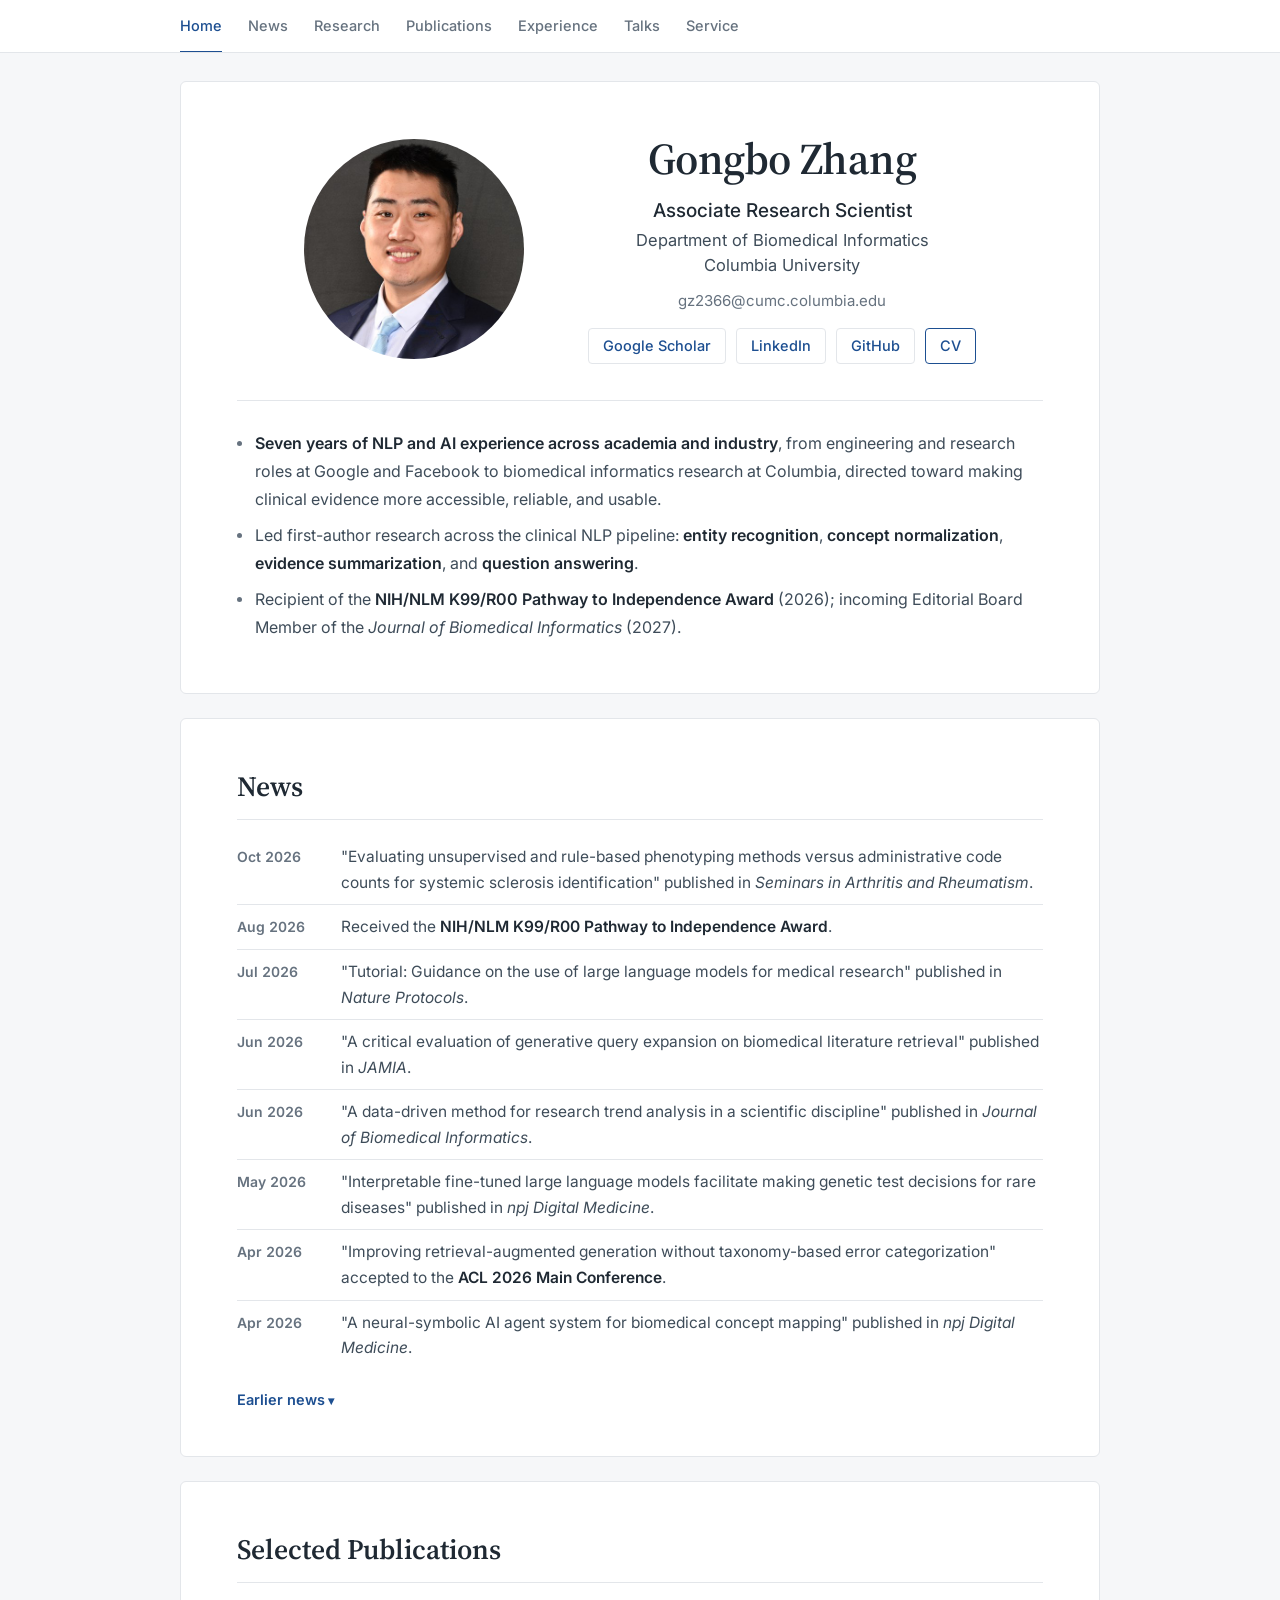
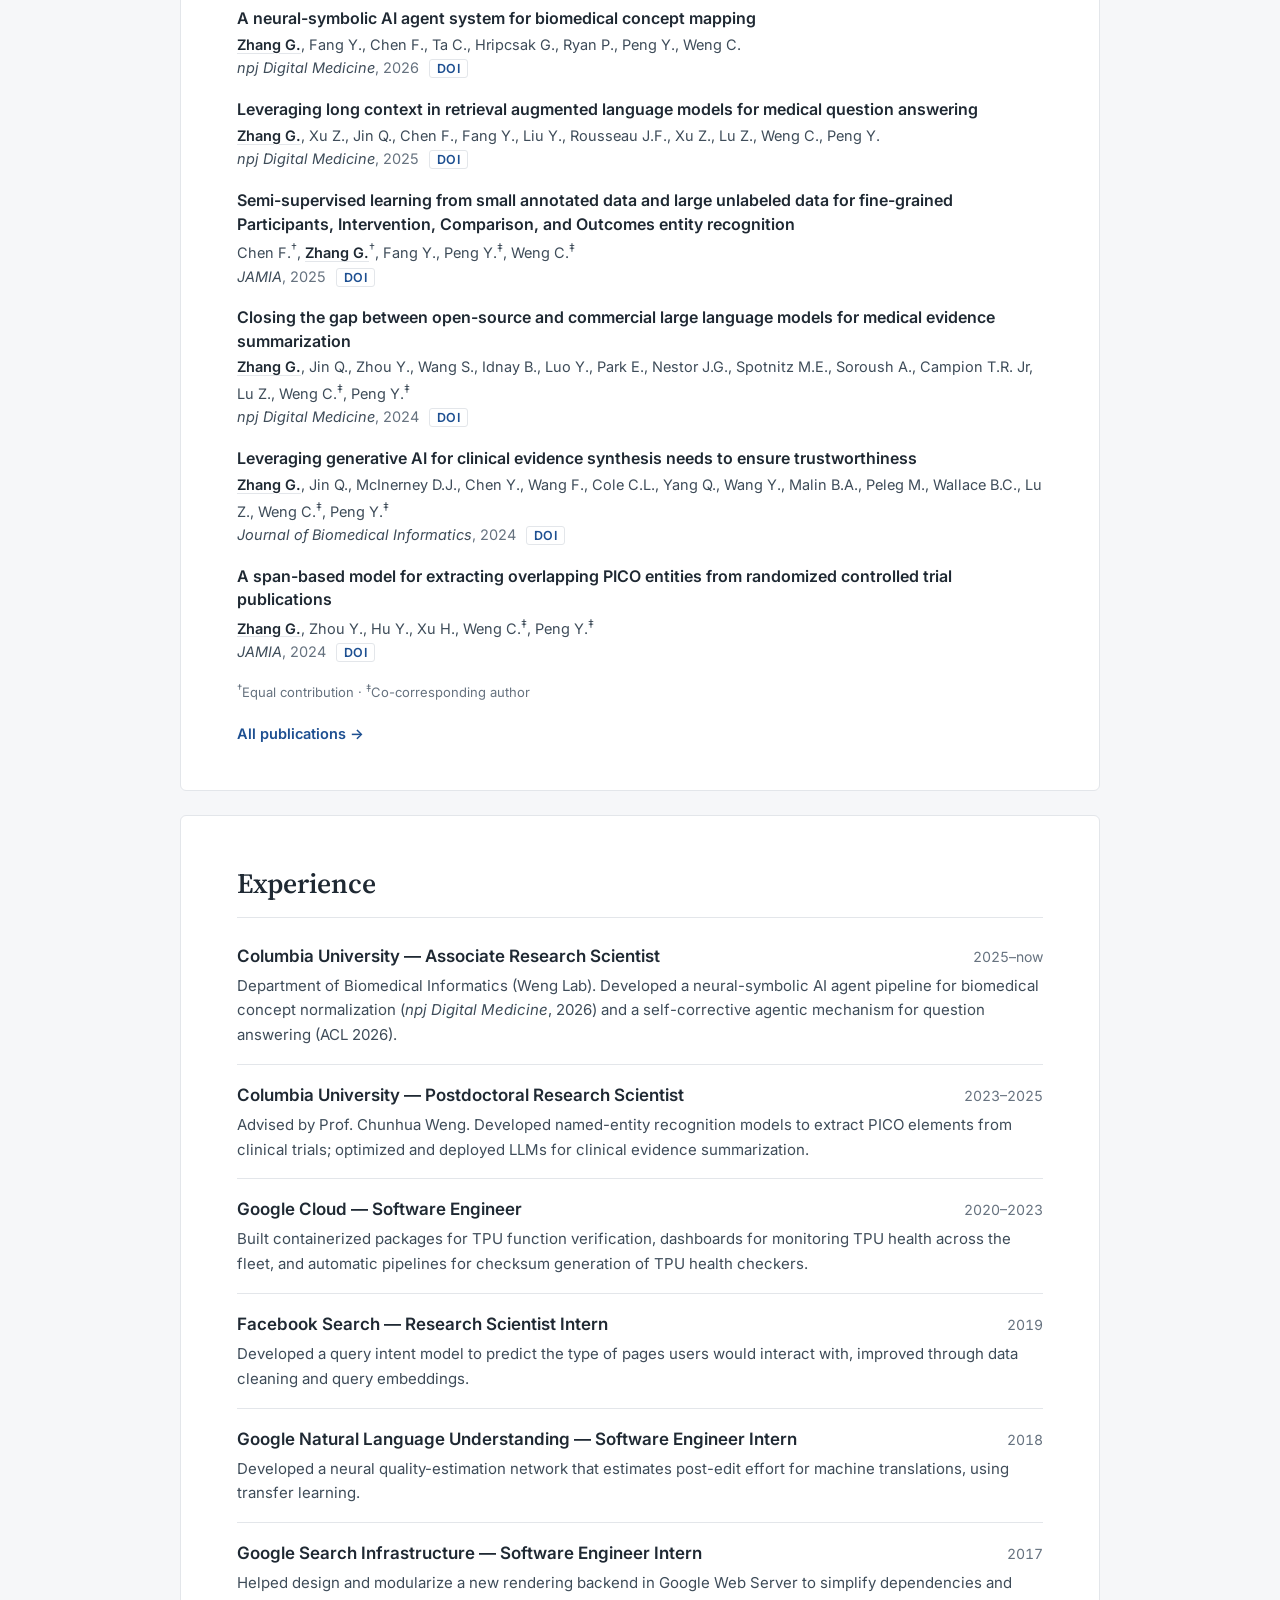
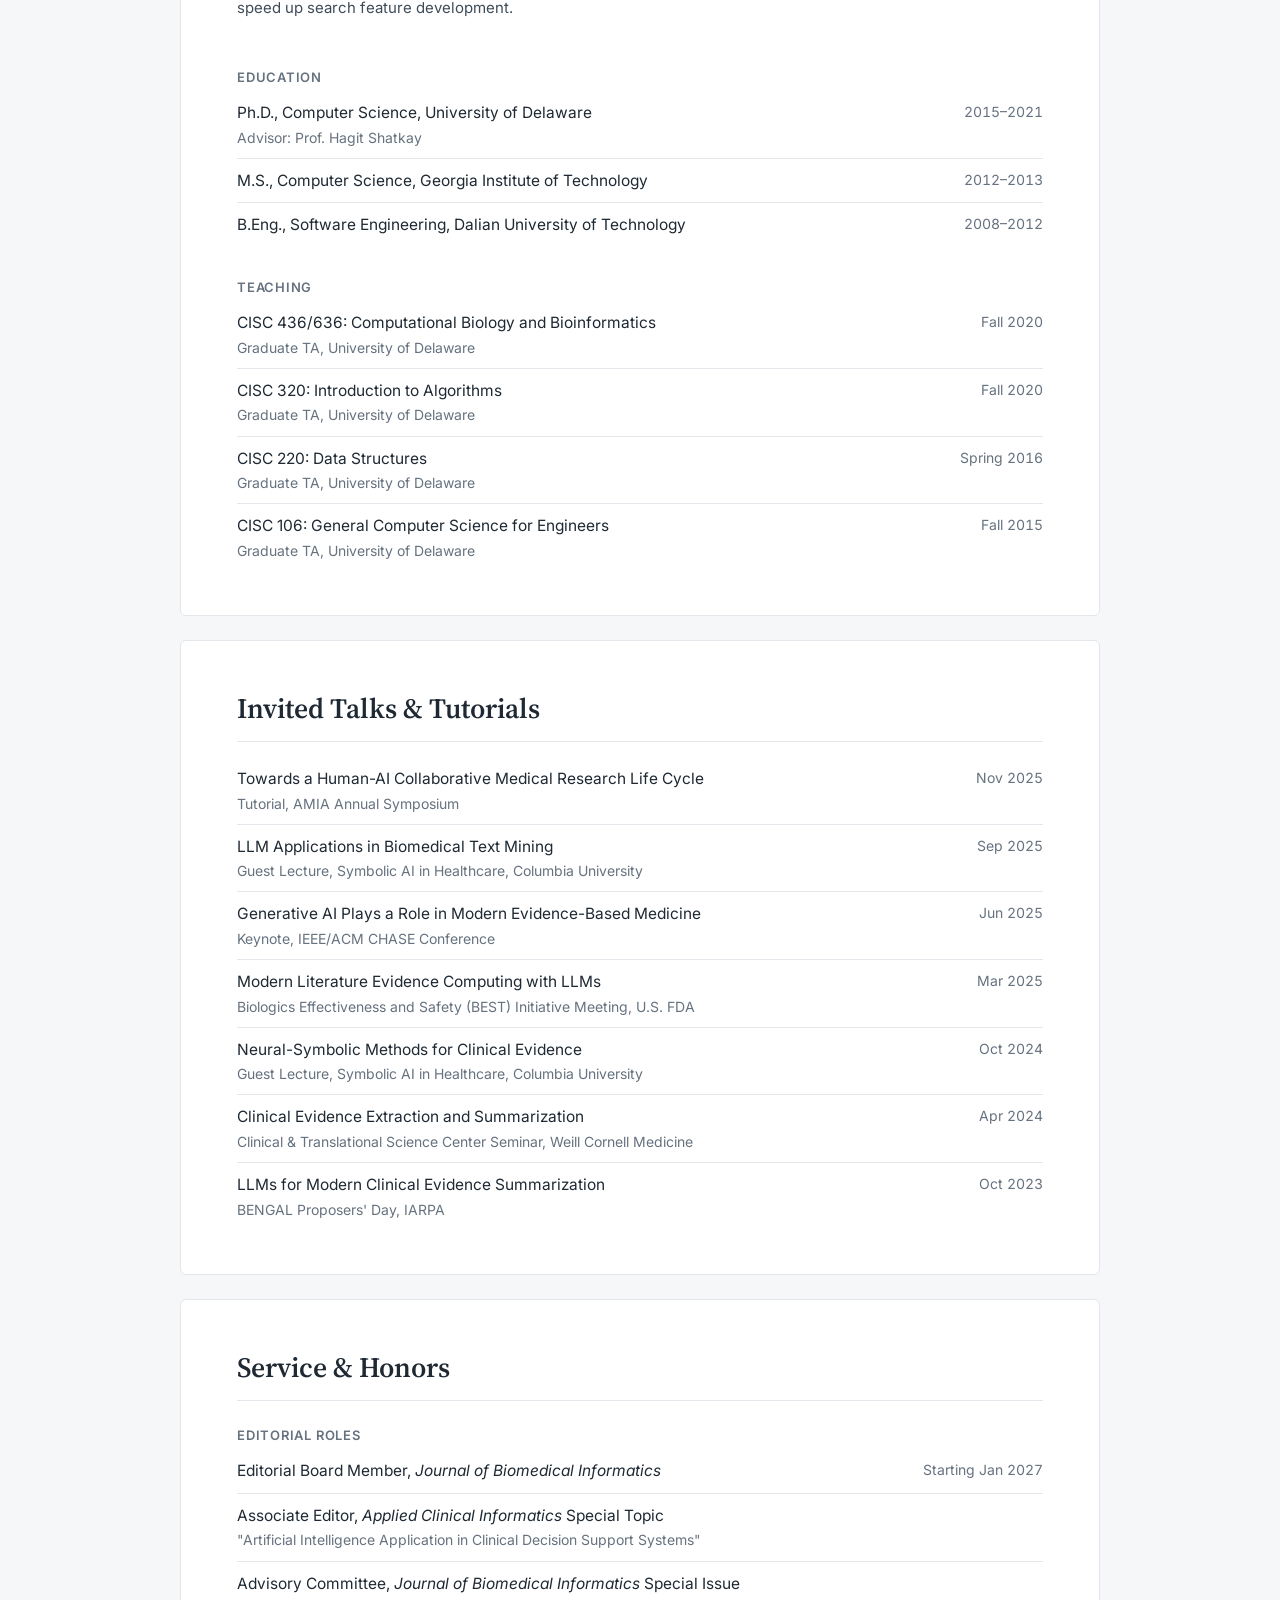
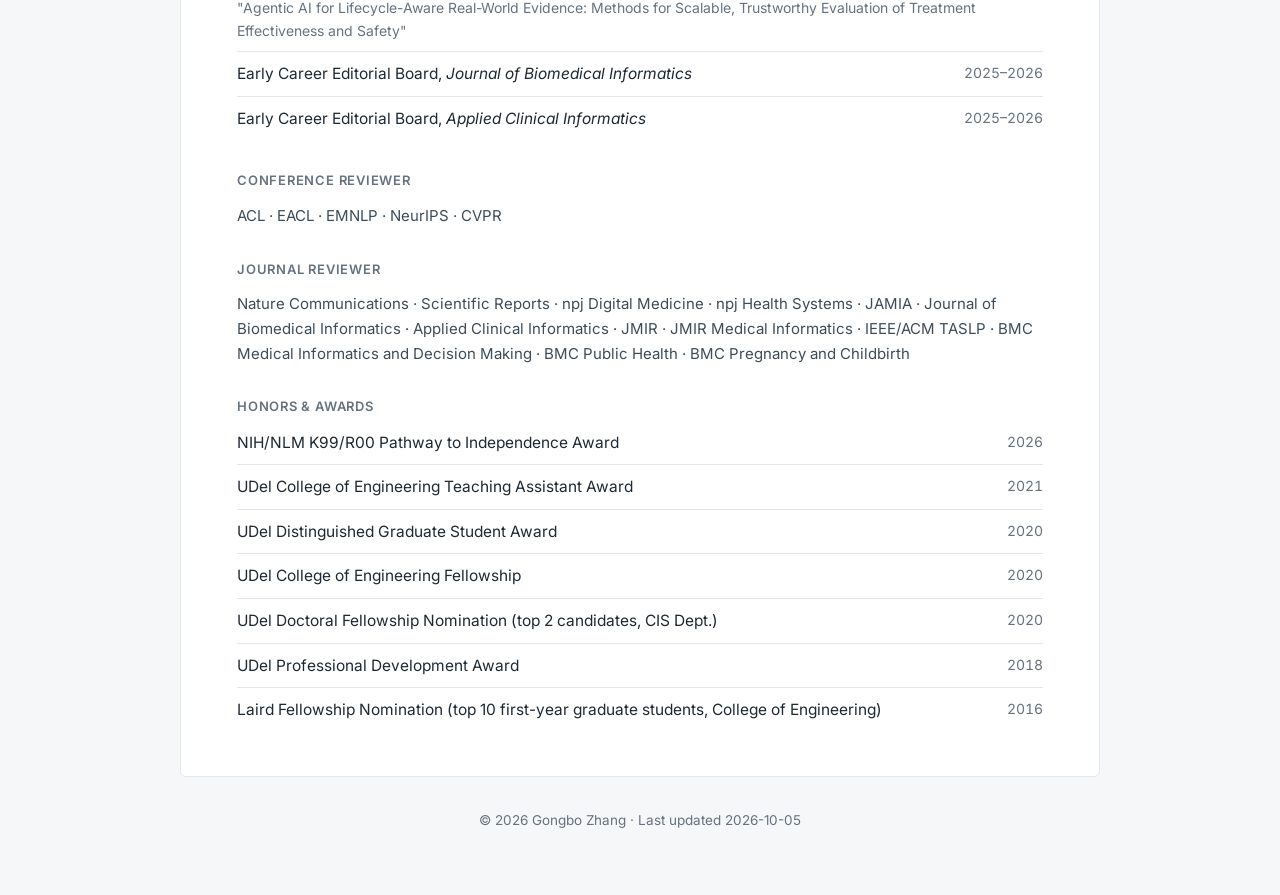
==== commit d5442b25: "Academic restyle: navy palette, serif headings, flat cards, compact citations, folded older news Co-" ====
--- a/index.html
+++ b/index.html
@@ -7,7 +7,7 @@
 <meta name="description" content="Gongbo Zhang — Associate Research Scientist, Department of Biomedical Informatics, Columbia University. NLP, LLMs, and AI agents for clinical evidence.">
 <link rel="preconnect" href="https://fonts.googleapis.com">
 <link rel="preconnect" href="https://fonts.gstatic.com" crossorigin>
-<link href="https://fonts.googleapis.com/css2?family=Inter:wght@300;400;500;600;700&display=swap" rel="stylesheet">
+<link href="https://fonts.googleapis.com/css2?family=Inter:wght@400;500;600;700&family=Source+Serif+4:opsz,wght@8..60,600&display=swap" rel="stylesheet">
 <link rel="stylesheet" href="style.css">
 </head>
 <body>
@@ -60,17 +60,22 @@
       <li><span class="when">May 2026</span><span class="what">"Interpretable fine-tuned large language models facilitate making genetic test decisions for rare diseases" published in <i>npj Digital Medicine</i>.</span></li>
       <li><span class="when">Apr 2026</span><span class="what">"Improving retrieval-augmented generation without taxonomy-based error categorization" accepted to the <b>ACL 2026 Main Conference</b>.</span></li>
       <li><span class="when">Apr 2026</span><span class="what">"A neural-symbolic AI agent system for biomedical concept mapping" published in <i>npj Digital Medicine</i>.</span></li>
-      <li><span class="when">Apr 2026</span><span class="what">"CPGPrompt: Translating clinical guidelines into large language model-executable decision support" published in <i>JAMIA</i>.</span></li>
-      <li><span class="when">Dec 2025</span><span class="what">"Scalable scientific interest profiling using large language models" published in <i>Journal of Biomedical Informatics</i>.</span></li>
-      <li><span class="when">Nov 2025</span><span class="what">Tutorial "Towards a Human-AI Collaborative Medical Research Life Cycle" at the AMIA Annual Symposium.</span></li>
-      <li><span class="when">Sep 2025</span><span class="what">"CLEAR: A vision to support clinical evidence lifecycle with continuous learning" published in <i>Journal of Biomedical Informatics</i>.</span></li>
-      <li><span class="when">Aug 2025</span><span class="what">"EvidenceOutcomes: A dataset of clinical trial publications with clinically meaningful outcomes" presented at <i>MEDINFO 2025</i>.</span></li>
-      <li><span class="when">Jul 2025</span><span class="what">"Natural language processing in support of evidence-based medicine: A scoping review" published in <i>Findings of ACL 2025</i>.</span></li>
-      <li><span class="when">Jun 2025</span><span class="what">Keynote at the IEEE/ACM CHASE Conference.</span></li>
-      <li><span class="when">May 2025</span><span class="what">"Leveraging long context in retrieval augmented language models for medical question answering" published in <i>npj Digital Medicine</i>.</span></li>
-      <li><span class="when">Mar 2025</span><span class="what">"Semi-supervised learning from small annotated data and large unlabeled data for fine-grained PICO entity recognition" published in <i>JAMIA</i>.</span></li>
-      <li><span class="when">Jan 2025</span><span class="what">"Mini-mental status examination phenotyping for Alzheimer's disease patients" published in <i>JAMIA</i>.</span></li>
-    </ul>
+    </ul>
+    <details class="older-news">
+      <summary>Earlier news</summary>
+      <ul class="news">
+        <li><span class="when">Apr 2026</span><span class="what">"CPGPrompt: Translating clinical guidelines into large language model-executable decision support" published in <i>JAMIA</i>.</span></li>
+        <li><span class="when">Dec 2025</span><span class="what">"Scalable scientific interest profiling using large language models" published in <i>Journal of Biomedical Informatics</i>.</span></li>
+        <li><span class="when">Nov 2025</span><span class="what">Tutorial "Towards a Human-AI Collaborative Medical Research Life Cycle" at the AMIA Annual Symposium.</span></li>
+        <li><span class="when">Sep 2025</span><span class="what">"CLEAR: A vision to support clinical evidence lifecycle with continuous learning" published in <i>Journal of Biomedical Informatics</i>.</span></li>
+        <li><span class="when">Aug 2025</span><span class="what">"EvidenceOutcomes: A dataset of clinical trial publications with clinically meaningful outcomes" presented at <i>MEDINFO 2025</i>.</span></li>
+        <li><span class="when">Jul 2025</span><span class="what">"Natural language processing in support of evidence-based medicine: A scoping review" published in <i>Findings of ACL 2025</i>.</span></li>
+        <li><span class="when">Jun 2025</span><span class="what">Keynote at the IEEE/ACM CHASE Conference.</span></li>
+        <li><span class="when">May 2025</span><span class="what">"Leveraging long context in retrieval augmented language models for medical question answering" published in <i>npj Digital Medicine</i>.</span></li>
+        <li><span class="when">Mar 2025</span><span class="what">"Semi-supervised learning from small annotated data and large unlabeled data for fine-grained PICO entity recognition" published in <i>JAMIA</i>.</span></li>
+        <li><span class="when">Jan 2025</span><span class="what">"Mini-mental status examination phenotyping for Alzheimer's disease patients" published in <i>JAMIA</i>.</span></li>
+      </ul>
+    </details>
   </section>
 
   <section class="card" id="publications">
@@ -79,41 +84,36 @@
       <article class="pub">
         <h3>A neural-symbolic AI agent system for biomedical concept mapping</h3>
         <p class="authors"><strong>Zhang G.</strong>, Fang Y., Chen F., Ta C., Hripcsak G., Ryan P., Peng Y., Weng C.</p>
-        <p class="venue">npj Digital Medicine 2026</p>
-        <div class="links"><a href="https://doi.org/10.1038/s41746-026-02594-6">paper</a></div>
+        <p class="venue"><i>npj Digital Medicine</i>, 2026 <a href="https://doi.org/10.1038/s41746-026-02594-6">DOI</a></p>
       </article>
       <article class="pub">
         <h3>Leveraging long context in retrieval augmented language models for medical question answering</h3>
         <p class="authors"><strong>Zhang G.</strong>, Xu Z., Jin Q., Chen F., Fang Y., Liu Y., Rousseau J.F., Xu Z., Lu Z., Weng C., Peng Y.</p>
-        <p class="venue">npj Digital Medicine 2025</p>
-        <div class="links"><a href="https://doi.org/10.1038/s41746-025-01651-w">paper</a></div>
+        <p class="venue"><i>npj Digital Medicine</i>, 2025 <a href="https://doi.org/10.1038/s41746-025-01651-w">DOI</a></p>
       </article>
       <article class="pub">
         <h3>Semi-supervised learning from small annotated data and large unlabeled data for fine-grained Participants, Intervention, Comparison, and Outcomes entity recognition</h3>
         <p class="authors">Chen F.<sup>†</sup>, <strong>Zhang G.</strong><sup>†</sup>, Fang Y., Peng Y.<sup>‡</sup>, Weng C.<sup>‡</sup></p>
-        <p class="venue">JAMIA 2025</p>
-        <div class="links"><a href="https://doi.org/10.1093/jamia/ocae326">paper</a></div>
+        <p class="venue"><i>JAMIA</i>, 2025 <a href="https://doi.org/10.1093/jamia/ocae326">DOI</a></p>
       </article>
       <article class="pub">
         <h3>Closing the gap between open-source and commercial large language models for medical evidence summarization</h3>
         <p class="authors"><strong>Zhang G.</strong>, Jin Q., Zhou Y., Wang S., Idnay B., Luo Y., Park E., Nestor J.G., Spotnitz M.E., Soroush A., Campion T.R. Jr, Lu Z., Weng C.<sup>‡</sup>, Peng Y.<sup>‡</sup></p>
-        <p class="venue">npj Digital Medicine 2024</p>
-        <div class="links"><a href="https://doi.org/10.1038/s41746-024-01239-w">paper</a></div>
+        <p class="venue"><i>npj Digital Medicine</i>, 2024 <a href="https://doi.org/10.1038/s41746-024-01239-w">DOI</a></p>
       </article>
       <article class="pub">
         <h3>Leveraging generative AI for clinical evidence synthesis needs to ensure trustworthiness</h3>
         <p class="authors"><strong>Zhang G.</strong>, Jin Q., McInerney D.J., Chen Y., Wang F., Cole C.L., Yang Q., Wang Y., Malin B.A., Peleg M., Wallace B.C., Lu Z., Weng C.<sup>‡</sup>, Peng Y.<sup>‡</sup></p>
-        <p class="venue">Journal of Biomedical Informatics 2024</p>
-        <div class="links"><a href="https://doi.org/10.1016/j.jbi.2024.104640">paper</a></div>
+        <p class="venue"><i>Journal of Biomedical Informatics</i>, 2024 <a href="https://doi.org/10.1016/j.jbi.2024.104640">DOI</a></p>
       </article>
       <article class="pub">
         <h3>A span-based model for extracting overlapping PICO entities from randomized controlled trial publications</h3>
         <p class="authors"><strong>Zhang G.</strong>, Zhou Y., Hu Y., Xu H., Weng C.<sup>‡</sup>, Peng Y.<sup>‡</sup></p>
-        <p class="venue">JAMIA 2024</p>
-        <div class="links"><a href="https://doi.org/10.1093/jamia/ocae065">paper</a></div>
-      </article>
-    </div>
-
+        <p class="venue"><i>JAMIA</i>, 2024 <a href="https://doi.org/10.1093/jamia/ocae065">DOI</a></p>
+      </article>
+    </div>
+
+    <p class="note"><sup>†</sup>Equal contribution · <sup>‡</sup>Co-corresponding author</p>
     <p class="more"><a href="publications.html">All publications →</a></p>
   </section>
 
--- a/style.css
+++ b/style.css
@@ -1,54 +1,54 @@
 /* Shared styles for gzhang64.github.io */
 :root {
-  --primary: #2563eb;
-  --primary-hover: #1e40af;
-  --primary-soft: #eff6ff;
-  --text-dark: #1e293b;
-  --text-light: #64748b;
-  --bg: #f8fafc;
+  --primary: #1d4f91;          /* deep academic blue */
+  --primary-hover: #12355f;
+  --primary-soft: #eef3f9;
+  --text-dark: #1f2933;
+  --text-body: #3e4c59;
+  --text-light: #66727f;
+  --bg: #f6f7f9;
   --card: #ffffff;
-  --border: #e2e8f0;
-  --shadow: 0 1px 3px rgba(0, 0, 0, 0.1);
-  --on-primary: #ffffff;
+  --border: #e3e6ea;
+  --serif: "Source Serif 4", Georgia, "Times New Roman", serif;
+  --sans: "Inter", -apple-system, BlinkMacSystemFont, "Segoe UI", sans-serif;
 }
 @media (prefers-color-scheme: dark) {
   :root:not([data-theme="light"]) {
-    --primary: #60a5fa;
-    --primary-hover: #93c5fd;
-    --primary-soft: #172036;
-    --text-dark: #e2e8f0;
-    --text-light: #94a3b8;
-    --bg: #0b1120;
-    --card: #111827;
-    --border: #1f2937;
-    --shadow: 0 1px 3px rgba(0, 0, 0, 0.5);
-    --on-primary: #0b1120;
+    --primary: #8fb4e3;
+    --primary-hover: #b8d0ee;
+    --primary-soft: #1a2433;
+    --text-dark: #e6e8eb;
+    --text-body: #c3c9d0;
+    --text-light: #939ba5;
+    --bg: #101317;
+    --card: #171b21;
+    --border: #2a3038;
   }
 }
 :root[data-theme="dark"] {
-  --primary: #60a5fa;
-  --primary-hover: #93c5fd;
-  --primary-soft: #172036;
-  --text-dark: #e2e8f0;
-  --text-light: #94a3b8;
-  --bg: #0b1120;
-  --card: #111827;
-  --border: #1f2937;
-  --shadow: 0 1px 3px rgba(0, 0, 0, 0.5);
-  --on-primary: #0b1120;
+  --primary: #8fb4e3;
+  --primary-hover: #b8d0ee;
+  --primary-soft: #1a2433;
+  --text-dark: #e6e8eb;
+  --text-body: #c3c9d0;
+  --text-light: #939ba5;
+  --bg: #101317;
+  --card: #171b21;
+  --border: #2a3038;
 }
 
 * { margin: 0; padding: 0; box-sizing: border-box; }
-html { scroll-behavior: smooth; scroll-padding-top: 76px; }
+html { scroll-behavior: smooth; scroll-padding-top: 72px; }
 body {
-  font-family: "Inter", -apple-system, BlinkMacSystemFont, "Segoe UI", sans-serif;
-  line-height: 1.7;
+  font-family: var(--sans);
+  line-height: 1.65;
   font-size: 16px;
-  color: var(--text-dark);
+  color: var(--text-body);
   background: var(--bg);
 }
-a { color: var(--primary); text-decoration: none; transition: color .2s; }
-a:hover { color: var(--primary-hover); }
+a { color: var(--primary); text-decoration: none; }
+a:hover { color: var(--primary-hover); text-decoration: underline; text-underline-offset: 2px; }
+h1, h2 { font-family: var(--serif); color: var(--text-dark); font-weight: 600; }
 
 /* Navigation */
 nav {
@@ -57,126 +57,121 @@
   border-bottom: 1px solid var(--border);
 }
 .nav-inner {
-  position: relative; max-width: 1100px; margin: 0 auto; padding: 0 40px; height: 56px;
-  display: flex; align-items: center; gap: 28px;
+  max-width: 1000px; margin: 0 auto; padding: 0 40px; height: 52px;
+  display: flex; align-items: center; gap: 26px;
   overflow-x: auto; scrollbar-width: none;
 }
 .nav-inner::-webkit-scrollbar { display: none; }
-.nav-inner a { color: var(--text-light); font-size: 15px; font-weight: 500; white-space: nowrap; }
-.nav-inner a:hover, .nav-inner a.active { color: var(--primary); }
+.nav-inner a { color: var(--text-light); font-size: 14.5px; font-weight: 500; white-space: nowrap; padding: 15px 0 13px; border-bottom: 2px solid transparent; }
+.nav-inner a:hover { color: var(--text-dark); text-decoration: none; }
+.nav-inner a.active { color: var(--primary); border-bottom-color: var(--primary); }
 
-.container { max-width: 1100px; margin: 0 auto; padding: 32px 40px 40px; }
+.container { max-width: 1000px; margin: 0 auto; padding: 28px 40px 40px; }
 
 .card {
   background: var(--card);
-  border-radius: 12px;
-  padding: 50px 60px;
-  margin-bottom: 32px;
-  box-shadow: var(--shadow);
+  border: 1px solid var(--border);
+  border-radius: 6px;
+  padding: 44px 56px;
+  margin-bottom: 24px;
 }
-.card h2 { font-size: 30px; font-weight: 700; margin-bottom: 28px; letter-spacing: -0.01em; }
+.card h2 { font-size: 28px; margin-bottom: 24px; padding-bottom: 10px; border-bottom: 1px solid var(--border); }
 
 /* Hero */
-.hero { padding: 60px; }
-.hero-content { display: flex; align-items: center; justify-content: center; gap: 72px; margin-bottom: 40px; }
+.hero { padding: 52px 56px; }
+.hero-content { display: flex; align-items: center; justify-content: center; gap: 64px; margin-bottom: 36px; }
 .hero-text { text-align: center; min-width: 0; }
-.profile { width: 240px; height: 240px; flex-shrink: 0; object-fit: cover; border-radius: 50%; }
-h1 { font-size: 48px; font-weight: 700; letter-spacing: -0.02em; line-height: 1.15; margin-bottom: 12px; }
-.subtitle { font-size: 20px; font-weight: 600; color: var(--primary); margin-bottom: 4px; }
-.affil { font-size: 17px; color: var(--text-dark); line-height: 1.5; margin-bottom: 12px; }
-.email { font-size: 15px; margin-bottom: 16px; }
+.profile { width: 220px; height: 220px; flex-shrink: 0; object-fit: cover; border-radius: 50%; }
+h1 { font-size: 44px; line-height: 1.15; margin-bottom: 10px; letter-spacing: -0.01em; }
+.subtitle { font-size: 19px; font-weight: 500; color: var(--text-dark); margin-bottom: 2px; }
+.affil { font-size: 16.5px; color: var(--text-body); line-height: 1.5; margin-bottom: 12px; }
+.email { font-size: 15px; margin-bottom: 14px; }
 .email a { color: var(--text-light); }
-.email a:hover { color: var(--primary); }
-.bio { list-style: none; border-top: 1px solid var(--border); padding-top: 32px; }
-.bio li { position: relative; padding-left: 20px; font-size: 16px; color: var(--text-light); line-height: 1.75; margin-bottom: 10px; }
+.bio { list-style: none; border-top: 1px solid var(--border); padding-top: 28px; }
+.bio li { position: relative; padding-left: 18px; font-size: 16px; line-height: 1.75; margin-bottom: 8px; }
 .bio li:last-child { margin-bottom: 0; }
-.bio li::before { content: ""; position: absolute; left: 0; top: .72em; width: 7px; height: 7px; border-radius: 50%; background: var(--primary); }
+.bio li::before { content: ""; position: absolute; left: 0; top: .74em; width: 5px; height: 5px; border-radius: 50%; background: var(--text-light); }
 .bio b { color: var(--text-dark); font-weight: 600; }
-.contact { display: flex; flex-wrap: wrap; justify-content: center; gap: 10px 22px; align-items: center; }
-.contact a { color: var(--text-light); font-weight: 500; }
-.contact a:hover { color: var(--primary); }
-.contact a.btn-cv {
-  display: inline-block; padding: 9px 24px; border-radius: 6px;
-  background: var(--primary); color: var(--on-primary); font-weight: 600; font-size: 15px;
-  transition: background .2s, transform .2s, box-shadow .2s;
+.contact { display: flex; flex-wrap: wrap; justify-content: center; align-items: center; gap: 8px 10px; font-size: 14.5px; }
+.contact a {
+  color: var(--primary); font-weight: 500;
+  padding: 5px 14px; border: 1px solid var(--border); border-radius: 4px;
 }
-.contact a.btn-cv:hover { background: var(--primary-hover); color: var(--on-primary); transform: translateY(-1px); box-shadow: 0 4px 12px rgba(37, 99, 235, .3); }
+.contact a:hover { border-color: var(--primary); background: var(--primary-soft); text-decoration: none; }
+.contact a.btn-cv { border-color: var(--primary); }
 
 /* News */
 .news { list-style: none; }
-.news li { display: grid; grid-template-columns: 96px 1fr; gap: 16px; padding: 10px 0; border-top: 1px solid var(--border); }
+.news li { display: grid; grid-template-columns: 88px 1fr; gap: 16px; padding: 9px 0; border-top: 1px solid var(--border); font-size: 15.5px; }
 .news li:first-child { border-top: 0; padding-top: 0; }
-.news .when { font-size: 14px; font-weight: 600; color: var(--primary); padding-top: 2px; white-space: nowrap; }
-.news .what i { color: var(--text-light); }
+.news .when { font-size: 14px; font-weight: 600; color: var(--text-light); padding-top: 1px; white-space: nowrap; font-variant-numeric: tabular-nums; }
+.news .what b { color: var(--text-dark); font-weight: 600; }
+.older-news > summary,
+.more a {
+  display: inline-block; margin-top: 18px; font-size: 14.5px; font-weight: 600; color: var(--primary); cursor: pointer;
+}
+.older-news > summary { list-style: none; }
+.older-news > summary::-webkit-details-marker { display: none; }
+.older-news > summary::after { content: " ▾"; font-size: 12px; }
+.older-news[open] > summary { display: none; }
+.older-news .news { margin-top: 0; }
+.older-news .news li:first-child { border-top: 1px solid var(--border); padding-top: 9px; }
 
 /* Grids (research, skills) */
-.grid { display: grid; grid-template-columns: repeat(2, 1fr); gap: 20px; }
-.grid-item {
-  padding: 20px 22px; border-left: 3px solid var(--primary);
-  background: var(--bg); border-radius: 6px; transition: all .2s;
-}
-.grid-item:hover { background: var(--primary-soft); transform: translateX(4px); }
-.tag { font-size: 12px; font-weight: 600; letter-spacing: .04em; text-transform: uppercase; color: var(--text-light); margin-bottom: 6px; }
+.grid { display: grid; grid-template-columns: repeat(2, 1fr); gap: 18px; }
+.grid-item { padding: 18px 20px; border: 1px solid var(--border); border-top: 3px solid var(--primary); border-radius: 4px; }
+.tag { font-size: 12px; font-weight: 600; letter-spacing: .06em; text-transform: uppercase; color: var(--primary); margin-bottom: 6px; }
 .grid-item p { font-size: 15px; line-height: 1.6; }
 .grid-item p i { color: var(--text-light); }
 
 /* Experience */
-.item { padding: 18px 0; border-top: 1px solid var(--border); }
+.item { padding: 16px 0; border-top: 1px solid var(--border); }
 .item:first-of-type { border-top: 0; padding-top: 0; }
 .item-head { display: flex; justify-content: space-between; align-items: baseline; gap: 16px; }
-.item-head h3 { font-size: 18px; font-weight: 600; }
-.years { font-size: 14px; color: var(--text-light); white-space: nowrap; }
-.item p { color: var(--text-light); font-size: 15px; margin-top: 6px; }
+.item-head h3 { font-size: 17px; font-weight: 600; color: var(--text-dark); }
+.years { font-size: 14px; color: var(--text-light); white-space: nowrap; font-variant-numeric: tabular-nums; }
+.item p { font-size: 15px; margin-top: 4px; }
 
 /* Publications */
-.pubs { display: flex; flex-direction: column; gap: 22px; }
-.pub { padding-left: 20px; border-left: 3px solid var(--border); transition: border-color .2s; }
-.pub:hover { border-left-color: var(--primary); }
-.pub h3 { font-size: 17px; font-weight: 600; line-height: 1.4; margin-bottom: 4px; }
-.pub .authors { font-size: 14px; color: var(--text-light); }
-.pub .authors strong { color: var(--text-dark); font-weight: 600; }
-.pub .venue { font-size: 14px; font-weight: 500; color: var(--primary); margin-top: 2px; }
-.links { display: flex; gap: 14px; margin-top: 4px; font-size: 14px; }
-.links a { font-weight: 500; }
-
-.all-pubs { margin-top: 32px; border-top: 1px solid var(--border); padding-top: 24px; }
-.all-pubs > summary {
-  cursor: pointer; display: inline-block; list-style: none;
-  font-size: 15px; font-weight: 600; color: var(--primary);
-  padding: 10px 14px; background: var(--bg); border-radius: 6px; transition: background .2s;
+.pubs { display: flex; flex-direction: column; gap: 18px; }
+.pub h3 { font-size: 16px; font-weight: 600; line-height: 1.45; color: var(--text-dark); margin-bottom: 2px; }
+.pub .authors { font-size: 14.5px; }
+.pub .authors strong { color: var(--text-dark); font-weight: 600; text-decoration: underline; text-decoration-color: var(--border); text-underline-offset: 3px; }
+.pub .venue { font-size: 14.5px; color: var(--text-light); }
+.pub .venue i { color: var(--text-body); }
+.pub .venue a {
+  margin-left: 6px; font-size: 12.5px; font-weight: 600; letter-spacing: .02em;
+  padding: 1px 7px; border: 1px solid var(--border); border-radius: 3px;
 }
-.all-pubs > summary::-webkit-details-marker { display: none; }
-.all-pubs > summary::before { content: "▸ "; }
-.all-pubs[open] > summary::before { content: "▾ "; }
-.all-pubs > summary:hover { background: var(--primary-soft); }
-.all-pubs h4 { font-size: 13px; font-weight: 600; letter-spacing: .06em; text-transform: uppercase; color: var(--text-light); margin: 32px 0 18px; }
-.note { font-size: 13px; color: var(--text-light); margin-top: 20px; }
+.pub .venue a:hover { border-color: var(--primary); text-decoration: none; }
+.pub-group { font-family: var(--sans); font-size: 13px; font-weight: 600; letter-spacing: .06em; text-transform: uppercase; color: var(--text-light); margin: 32px 0 16px; }
+.card h2 + .note + .pub-group { margin-top: 12px; }
+.note { font-size: 13px; color: var(--text-light); margin-top: 16px; }
+.card h2 + .note { margin: -12px 0 20px; }
 
 /* Simple rows (talks, awards, service, teaching) */
 .rows { list-style: none; }
-.rows li { display: flex; justify-content: space-between; gap: 16px; padding: 10px 0; border-top: 1px solid var(--border); }
+.rows li { display: flex; justify-content: space-between; gap: 16px; padding: 9px 0; border-top: 1px solid var(--border); font-size: 15.5px; }
 .rows li:first-child { border-top: 0; padding-top: 0; }
+.rows li > span:first-child { color: var(--text-dark); }
 .rows .sub { display: block; font-size: 14px; color: var(--text-light); }
-.rows .r { font-size: 14px; color: var(--text-light); white-space: nowrap; }
-.card h3.label { font-size: 13px; font-weight: 600; letter-spacing: .06em; text-transform: uppercase; color: var(--text-light); margin: 32px 0 14px; }
+.rows .r { font-size: 14px; color: var(--text-light); white-space: nowrap; font-variant-numeric: tabular-nums; }
+.card h3.label { font-size: 13px; font-weight: 600; letter-spacing: .06em; text-transform: uppercase; color: var(--text-light); margin: 30px 0 12px; }
 .card h2 + h3.label { margin-top: 0; }
-.muted { color: var(--text-light); font-size: 15px; }
+.muted { color: var(--text-body); font-size: 15px; }
 
-footer { text-align: center; color: var(--text-light); font-size: 14px; padding: 8px 0 24px; }
+footer { text-align: center; color: var(--text-light); font-size: 13.5px; padding: 8px 0 24px; }
 
 @media (max-width: 760px) {
   .nav-inner { padding: 0 16px; gap: 20px; }
   .container { padding: 16px; }
-  .card, .hero { padding: 28px 22px; margin-bottom: 16px; }
-  h1 { font-size: 36px; }
-  .hero-content { flex-direction: column; gap: 20px; margin-bottom: 28px; }
+  .card, .hero { padding: 26px 20px; margin-bottom: 16px; }
+  h1 { font-size: 34px; }
+  .hero-content { flex-direction: column; gap: 20px; margin-bottom: 26px; }
   .profile { width: 160px; height: 160px; }
-  .bio { padding-top: 24px; }
-  .card h2 { font-size: 24px; margin-bottom: 20px; }
+  .bio { padding-top: 22px; }
+  .card h2 { font-size: 23px; margin-bottom: 18px; }
   .grid { grid-template-columns: 1fr; }
   .news li { grid-template-columns: 1fr; gap: 0; }
   .item-head, .rows li { flex-direction: column; gap: 0; }
 }
-
-.more { margin-top: 28px; font-weight: 600; }
-.all-pubs > h2 { margin-bottom: 0; }
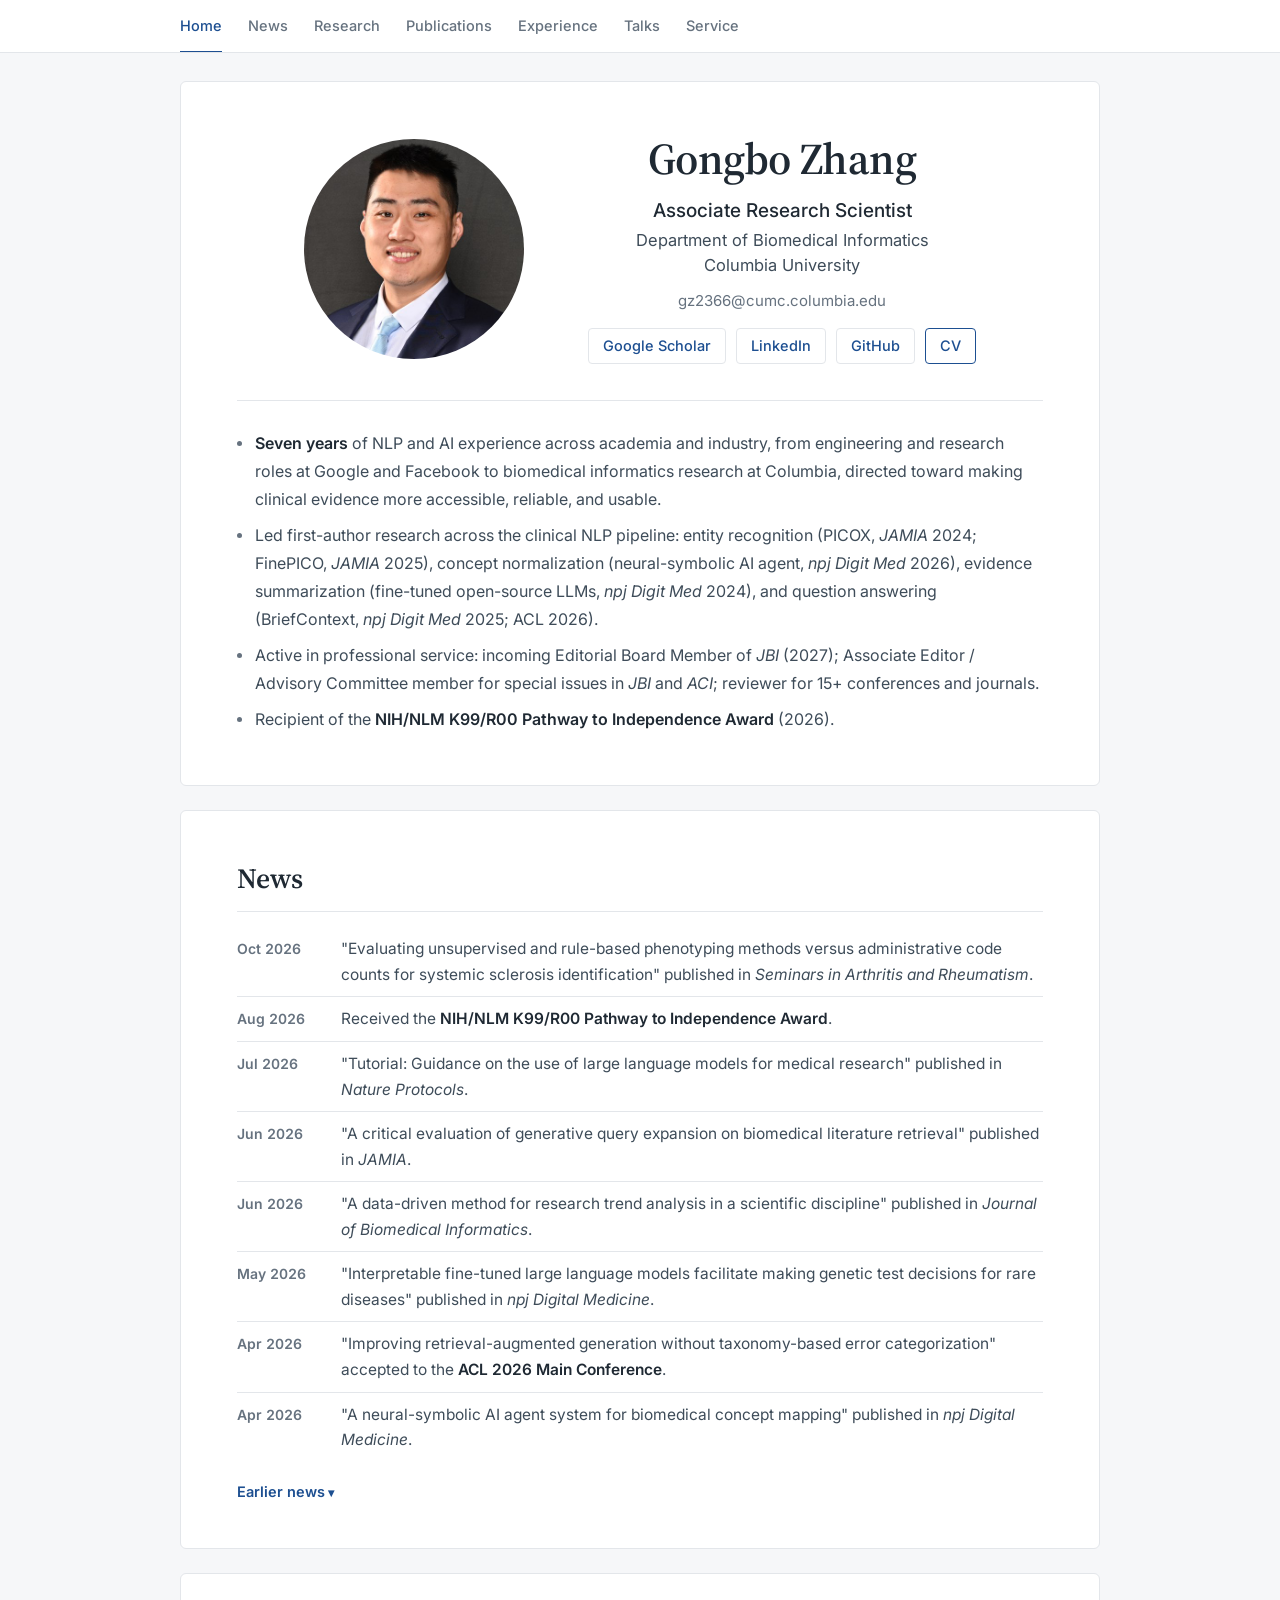
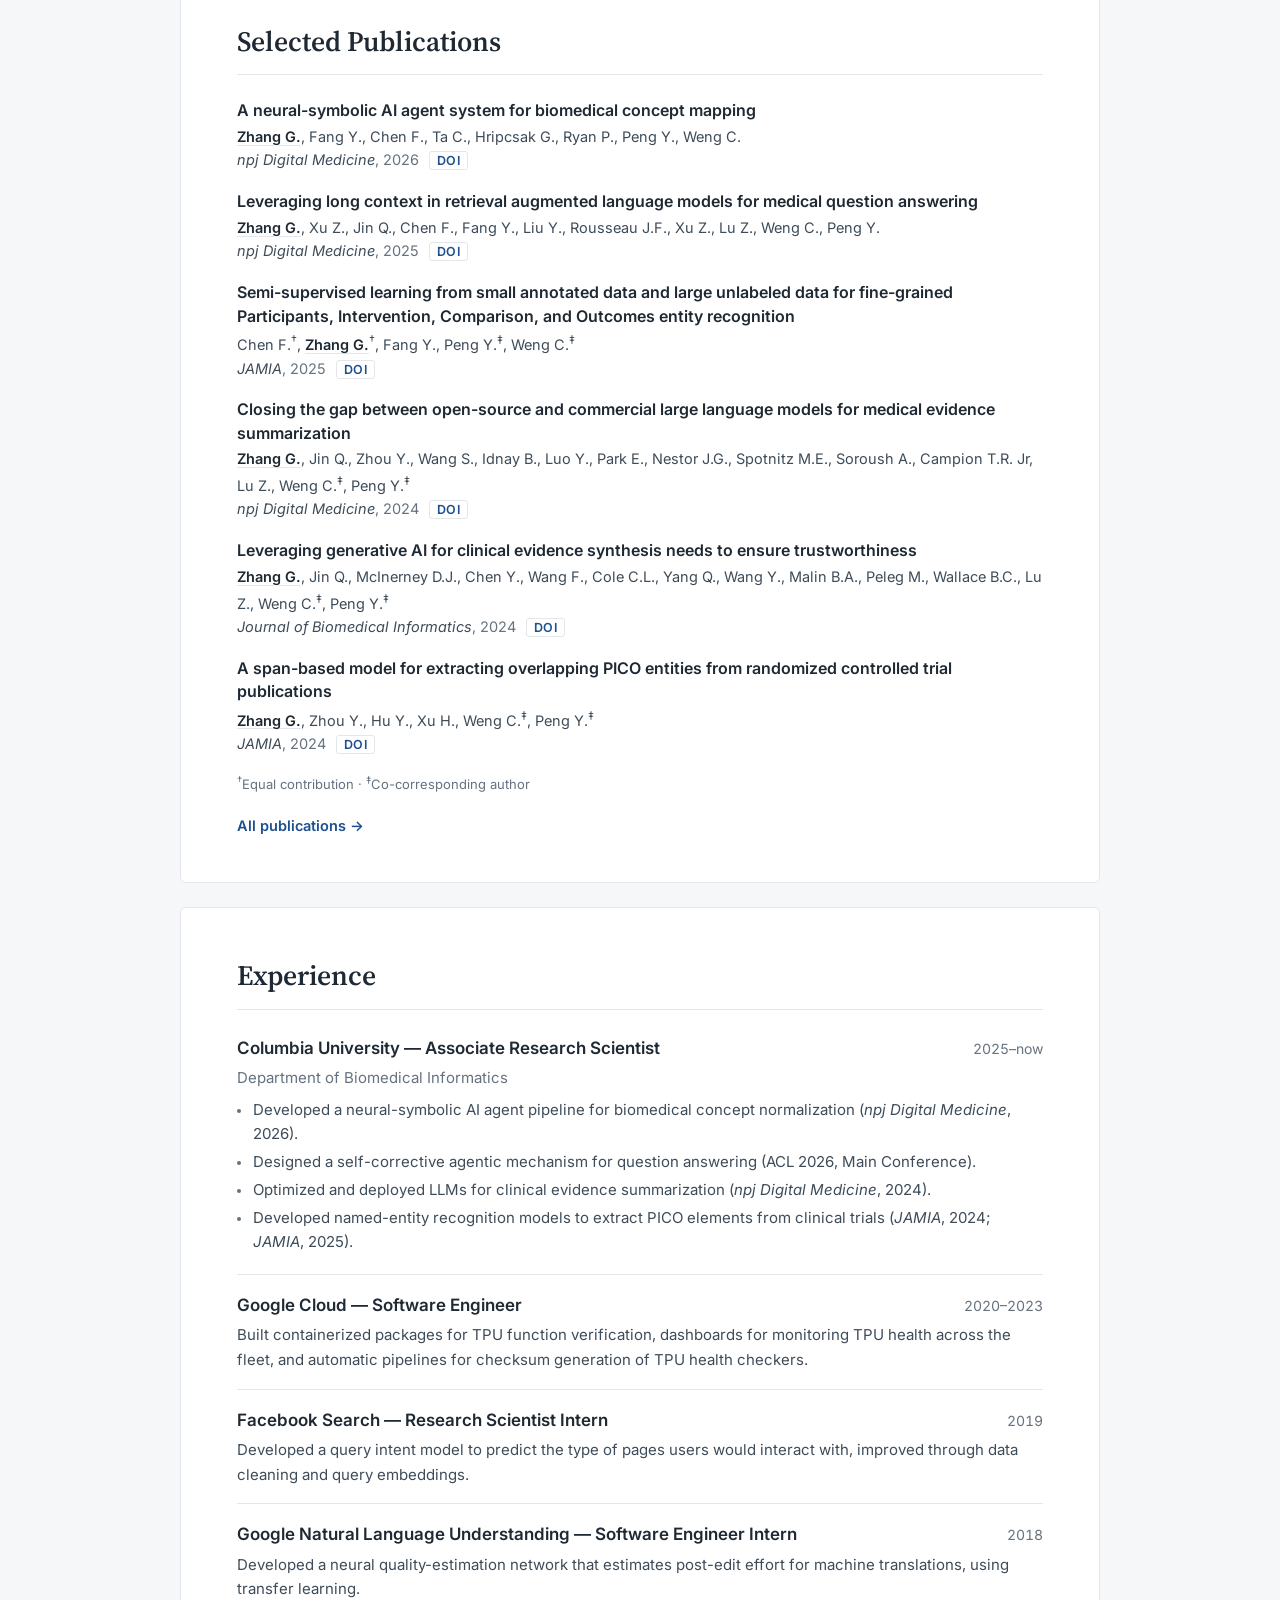
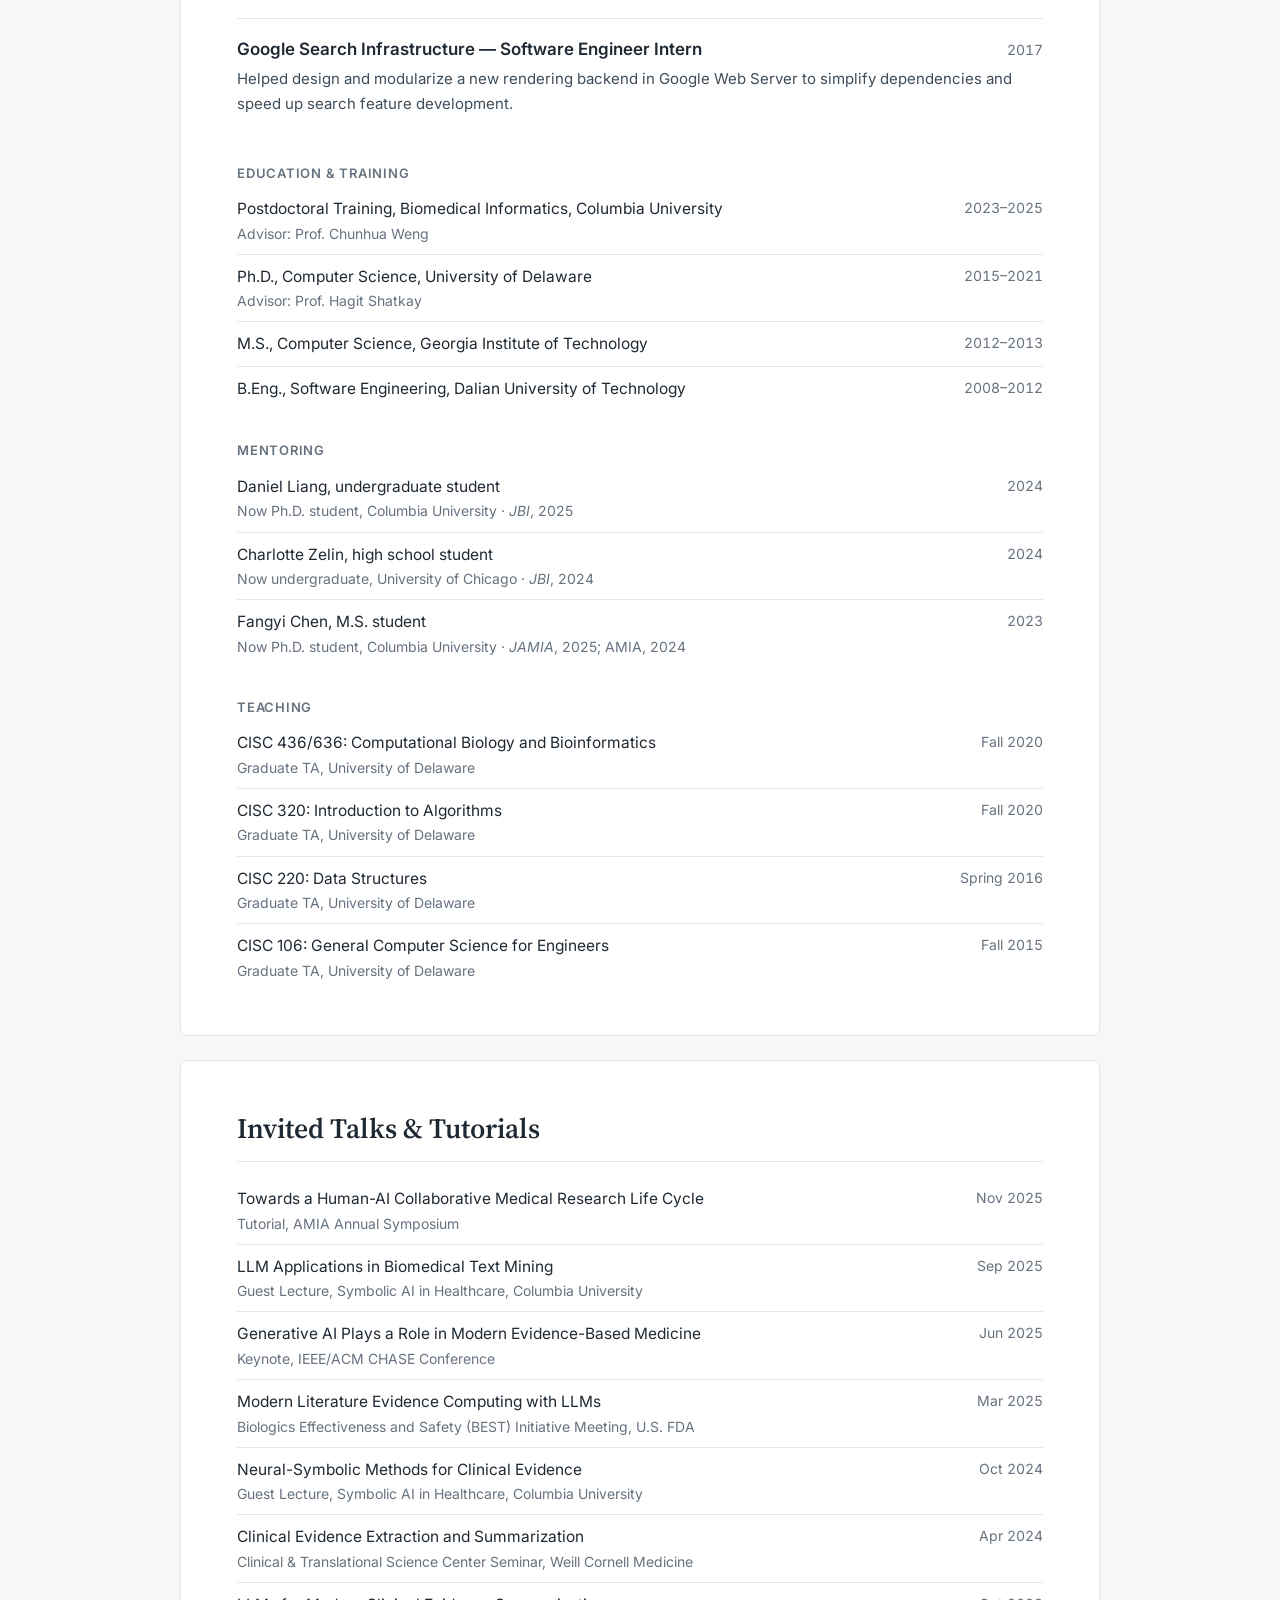
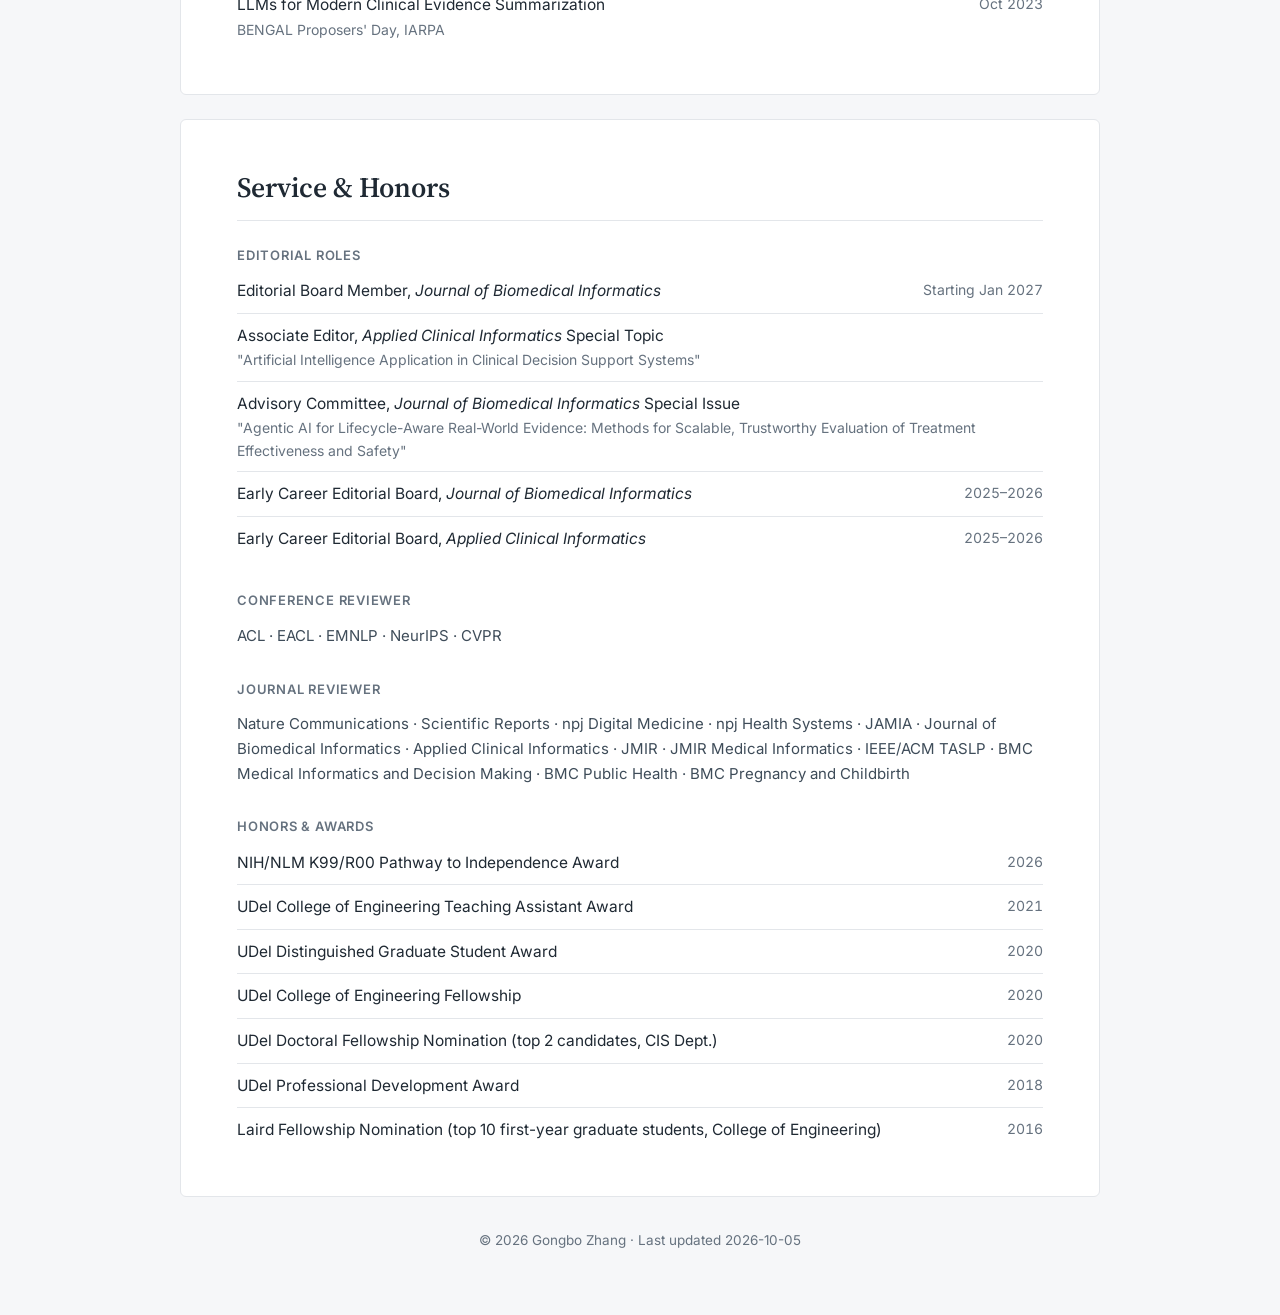
==== commit e4ab7c75: "Sync homepage with updated CV - Rebuild CV PDF (Type 1 fonts) from latest Overleaf source - Bio matc" ====
--- a/index.html
+++ b/index.html
@@ -43,9 +43,10 @@
       </div>
     </div>
     <ul class="bio">
-      <li><b>Seven years of NLP and AI experience across academia and industry</b>, from engineering and research roles at Google and Facebook to biomedical informatics research at Columbia, directed toward making clinical evidence more accessible, reliable, and usable.</li>
-      <li>Led first-author research across the clinical NLP pipeline: <b>entity recognition</b>, <b>concept normalization</b>, <b>evidence summarization</b>, and <b>question answering</b>.</li>
-      <li>Recipient of the <b>NIH/NLM K99/R00 Pathway to Independence Award</b> (2026); incoming Editorial Board Member of the <i>Journal of Biomedical Informatics</i> (2027).</li>
+      <li><b>Seven years</b> of NLP and AI experience across academia and industry, from engineering and research roles at Google and Facebook to biomedical informatics research at Columbia, directed toward making clinical evidence more accessible, reliable, and usable.</li>
+      <li>Led first-author research across the clinical NLP pipeline: entity recognition (PICOX, <i>JAMIA</i> 2024; FinePICO, <i>JAMIA</i> 2025), concept normalization (neural-symbolic AI agent, <i>npj Digit Med</i> 2026), evidence summarization (fine-tuned open-source LLMs, <i>npj Digit Med</i> 2024), and question answering (BriefContext, <i>npj Digit Med</i> 2025; ACL 2026).</li>
+      <li>Active in professional service: incoming Editorial Board Member of <i>JBI</i> (2027); Associate Editor / Advisory Committee member for special issues in <i>JBI</i> and <i>ACI</i>; reviewer for 15+ conferences and journals.</li>
+      <li>Recipient of the <b>NIH/NLM K99/R00 Pathway to Independence Award</b> (2026).</li>
     </ul>
   </header>
 
@@ -121,11 +122,13 @@
     <h2>Experience</h2>
     <div class="item">
       <div class="item-head"><h3>Columbia University — Associate Research Scientist</h3><span class="years">2025–now</span></div>
-      <p>Department of Biomedical Informatics (Weng Lab). Developed a neural-symbolic AI agent pipeline for biomedical concept normalization (<i>npj Digital Medicine</i>, 2026) and a self-corrective agentic mechanism for question answering (ACL 2026).</p>
-    </div>
-    <div class="item">
-      <div class="item-head"><h3>Columbia University — Postdoctoral Research Scientist</h3><span class="years">2023–2025</span></div>
-      <p>Advised by Prof. Chunhua Weng. Developed named-entity recognition models to extract PICO elements from clinical trials; optimized and deployed LLMs for clinical evidence summarization.</p>
+      <p class="sub-line">Department of Biomedical Informatics</p>
+      <ul class="bullets">
+        <li>Developed a neural-symbolic AI agent pipeline for biomedical concept normalization (<i>npj Digital Medicine</i>, 2026).</li>
+        <li>Designed a self-corrective agentic mechanism for question answering (ACL 2026, Main Conference).</li>
+        <li>Optimized and deployed LLMs for clinical evidence summarization (<i>npj Digital Medicine</i>, 2024).</li>
+        <li>Developed named-entity recognition models to extract PICO elements from clinical trials (<i>JAMIA</i>, 2024; <i>JAMIA</i>, 2025).</li>
+      </ul>
     </div>
     <div class="item">
       <div class="item-head"><h3>Google Cloud — Software Engineer</h3><span class="years">2020–2023</span></div>
@@ -144,11 +147,19 @@
       <p>Helped design and modularize a new rendering backend in Google Web Server to simplify dependencies and speed up search feature development.</p>
     </div>
 
-    <h3 class="label">Education</h3>
-    <ul class="rows">
+    <h3 class="label">Education &amp; Training</h3>
+    <ul class="rows">
+      <li><span>Postdoctoral Training, Biomedical Informatics, Columbia University<span class="sub">Advisor: Prof. Chunhua Weng</span></span><span class="r">2023–2025</span></li>
       <li><span>Ph.D., Computer Science, University of Delaware<span class="sub">Advisor: Prof. Hagit Shatkay</span></span><span class="r">2015–2021</span></li>
       <li><span>M.S., Computer Science, Georgia Institute of Technology</span><span class="r">2012–2013</span></li>
       <li><span>B.Eng., Software Engineering, Dalian University of Technology</span><span class="r">2008–2012</span></li>
+    </ul>
+
+    <h3 class="label">Mentoring</h3>
+    <ul class="rows">
+      <li><span>Daniel Liang, undergraduate student<span class="sub">Now Ph.D. student, Columbia University · <i>JBI</i>, 2025</span></span><span class="r">2024</span></li>
+      <li><span>Charlotte Zelin, high school student<span class="sub">Now undergraduate, University of Chicago · <i>JBI</i>, 2024</span></span><span class="r">2024</span></li>
+      <li><span>Fangyi Chen, M.S. student<span class="sub">Now Ph.D. student, Columbia University · <i>JAMIA</i>, 2025; AMIA, 2024</span></span><span class="r">2023</span></li>
     </ul>
 
     <h3 class="label">Teaching</h3>
--- a/style.css
+++ b/style.css
@@ -131,6 +131,10 @@
 .item-head h3 { font-size: 17px; font-weight: 600; color: var(--text-dark); }
 .years { font-size: 14px; color: var(--text-light); white-space: nowrap; font-variant-numeric: tabular-nums; }
 .item p { font-size: 15px; margin-top: 4px; }
+.item .sub-line { color: var(--text-light); }
+.item .bullets { list-style: none; margin-top: 8px; }
+.item .bullets li { position: relative; padding-left: 16px; font-size: 15px; line-height: 1.6; margin-bottom: 4px; }
+.item .bullets li::before { content: ""; position: absolute; left: 0; top: .7em; width: 4px; height: 4px; border-radius: 50%; background: var(--text-light); }
 
 /* Publications */
 .pubs { display: flex; flex-direction: column; gap: 18px; }
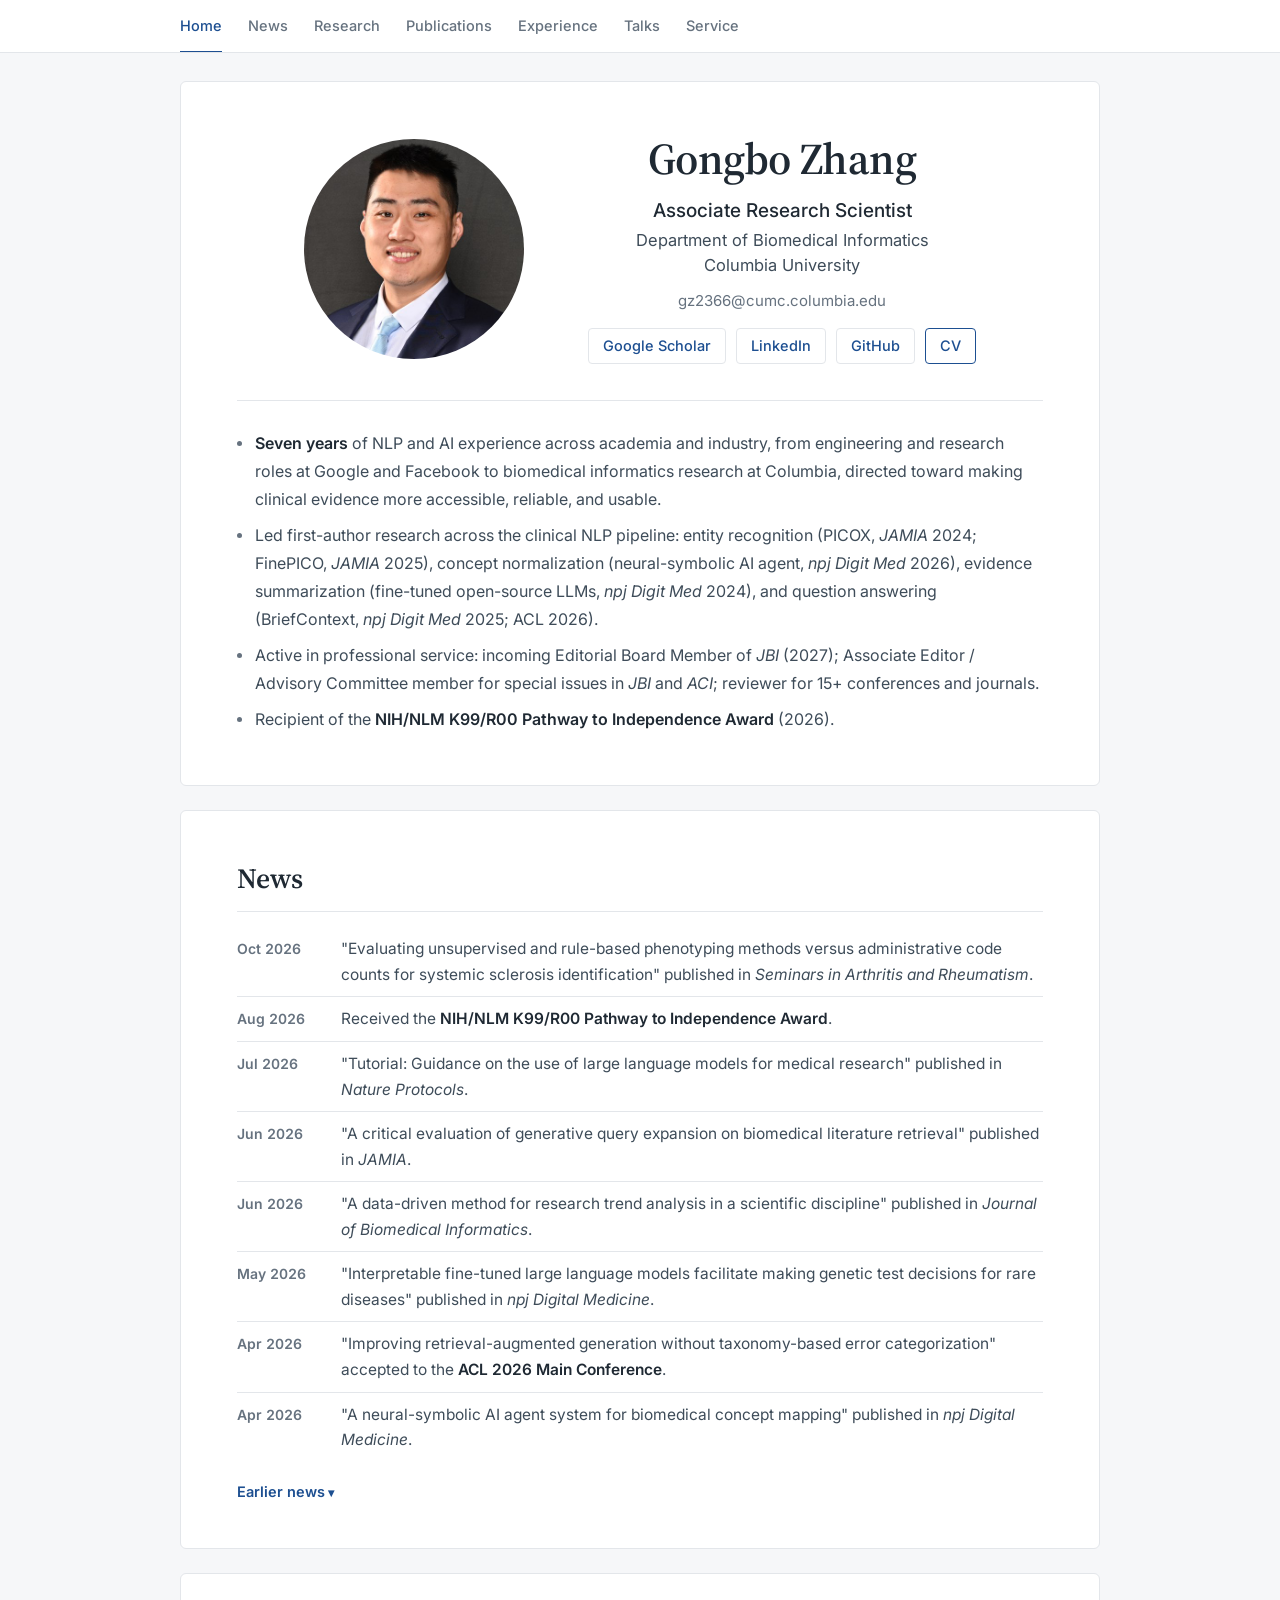
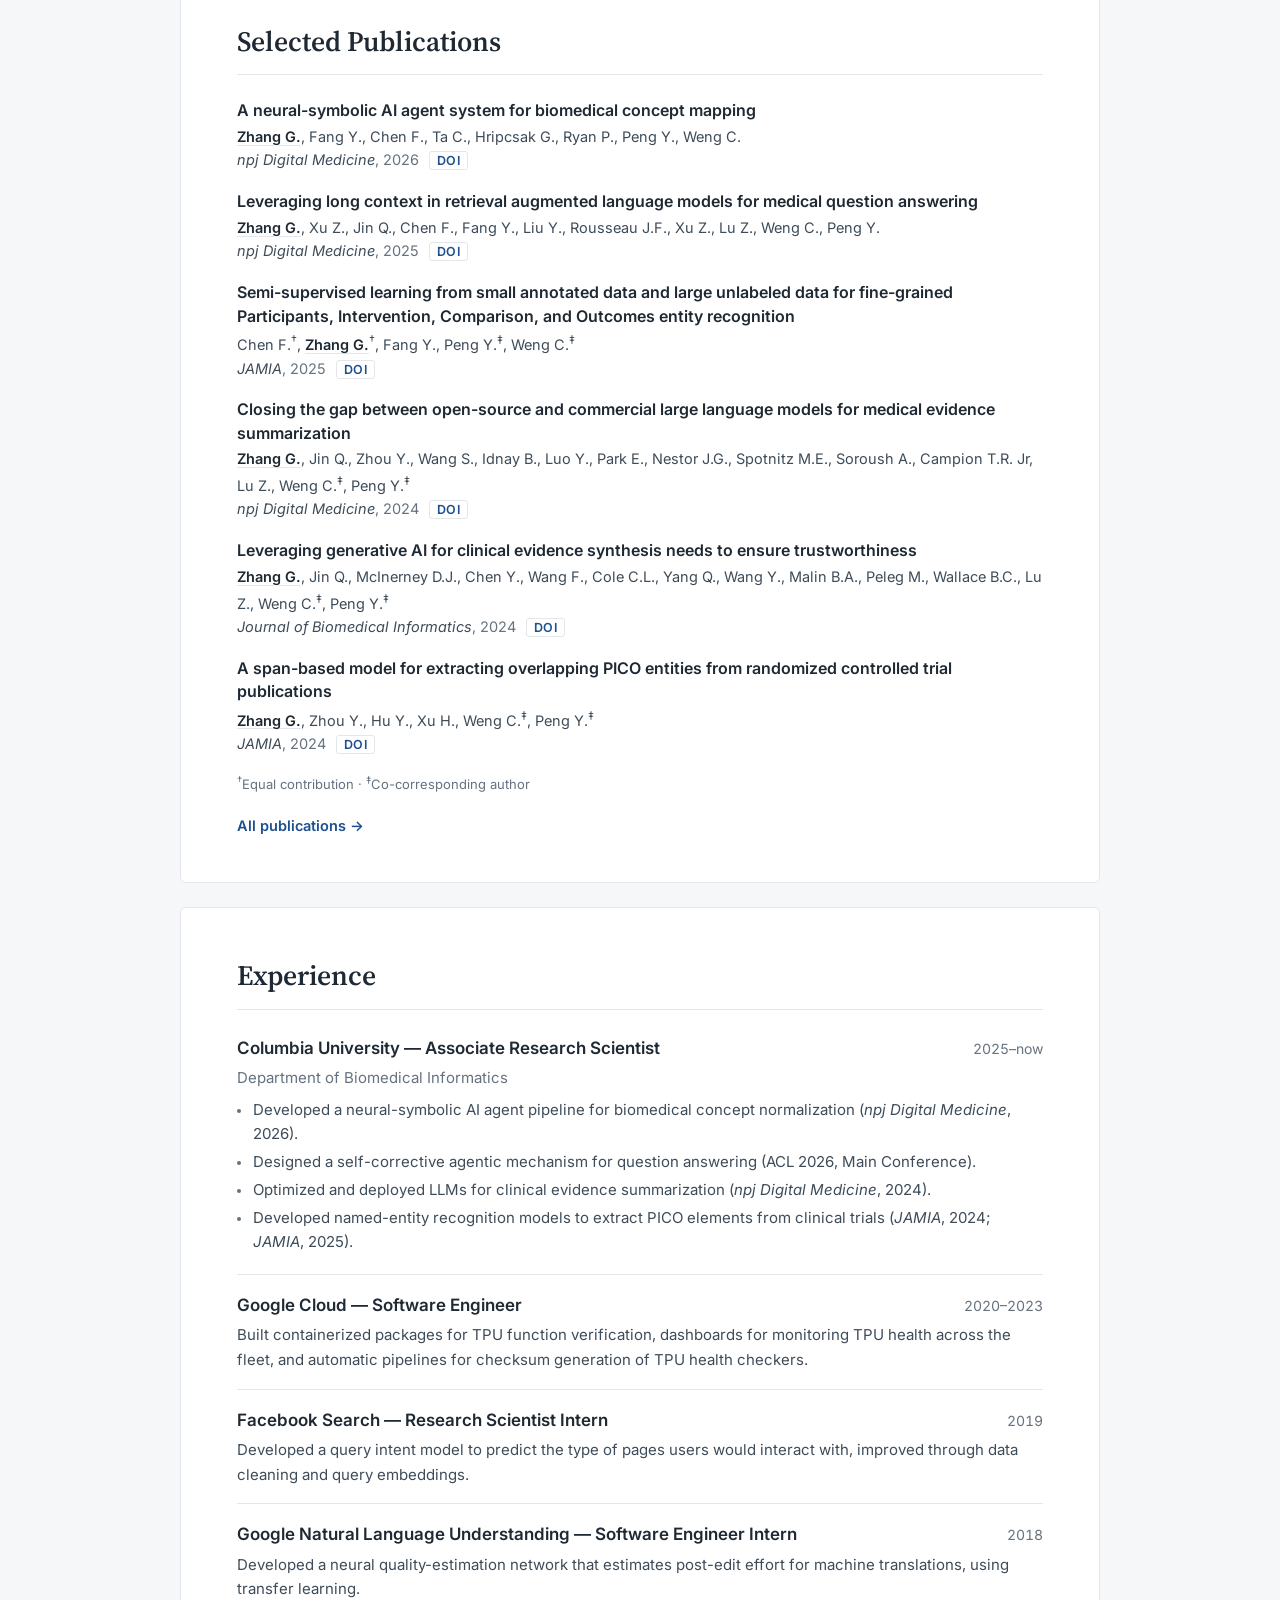
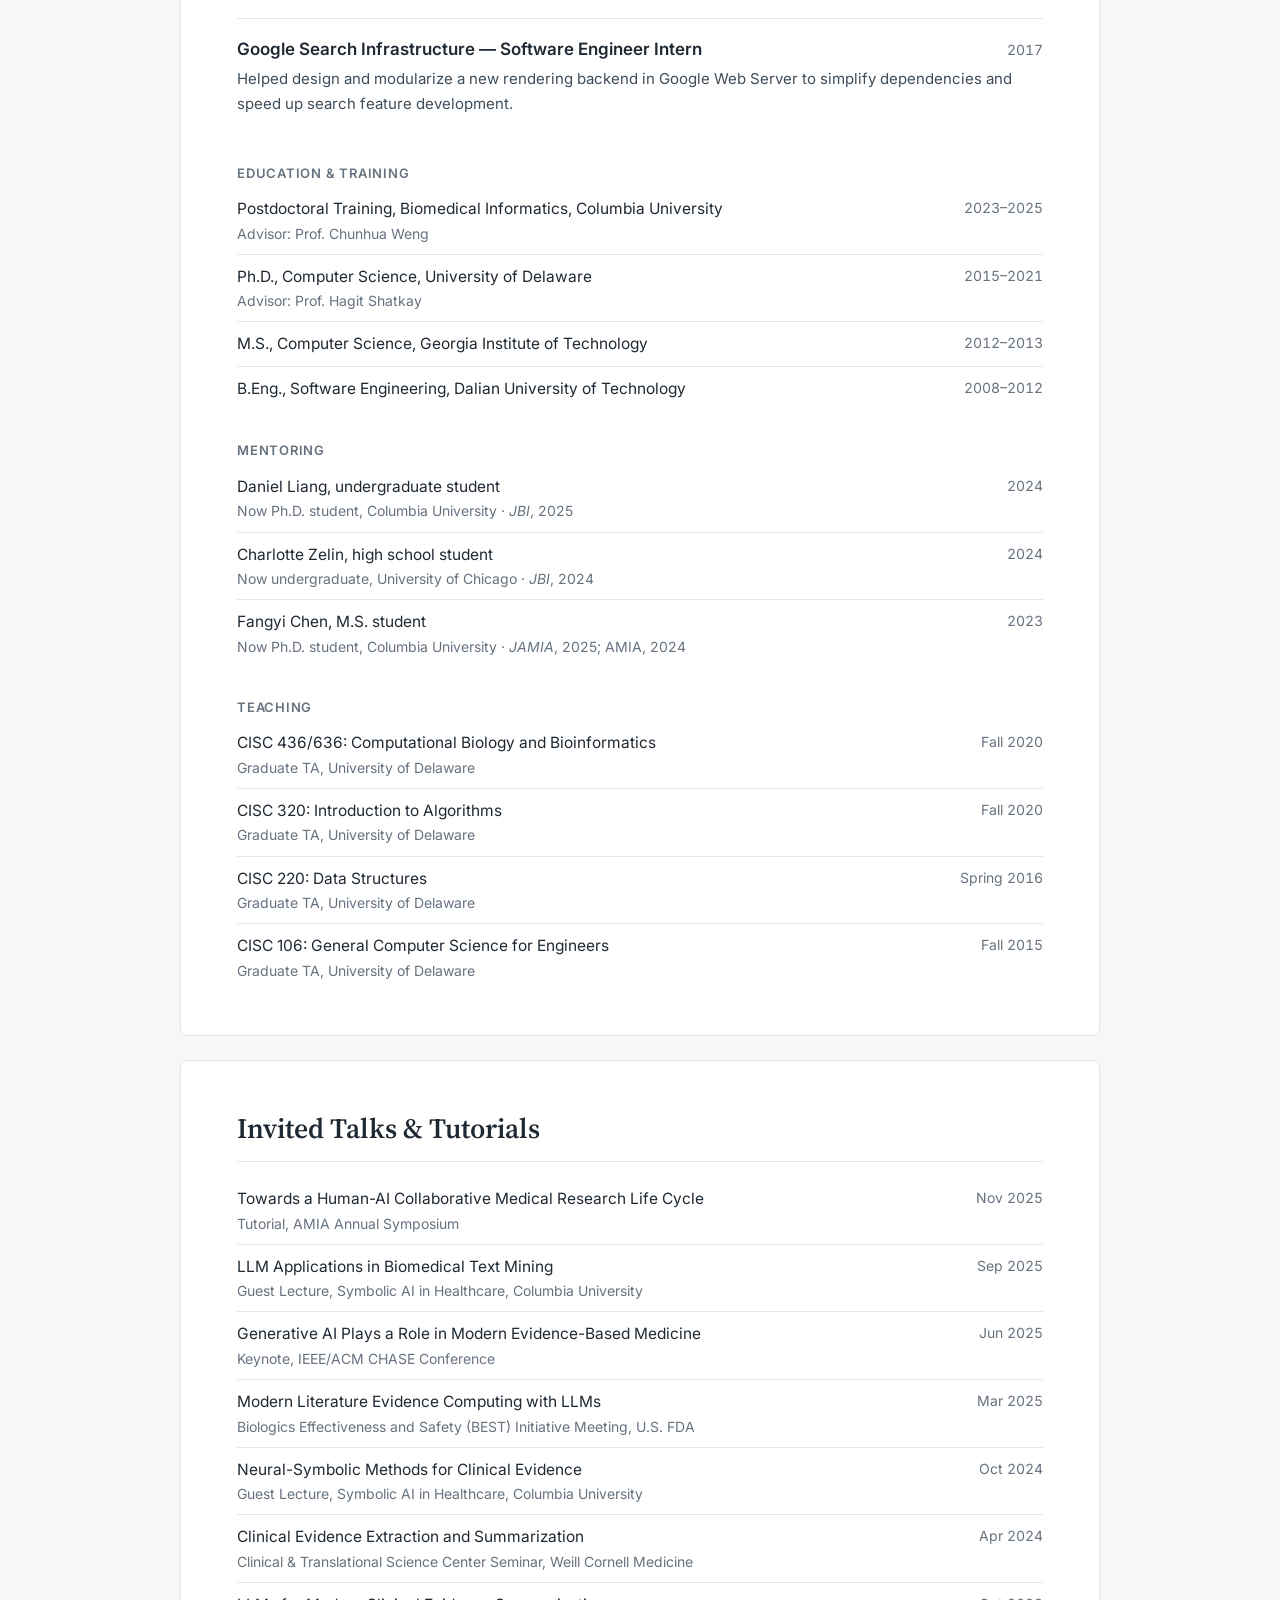
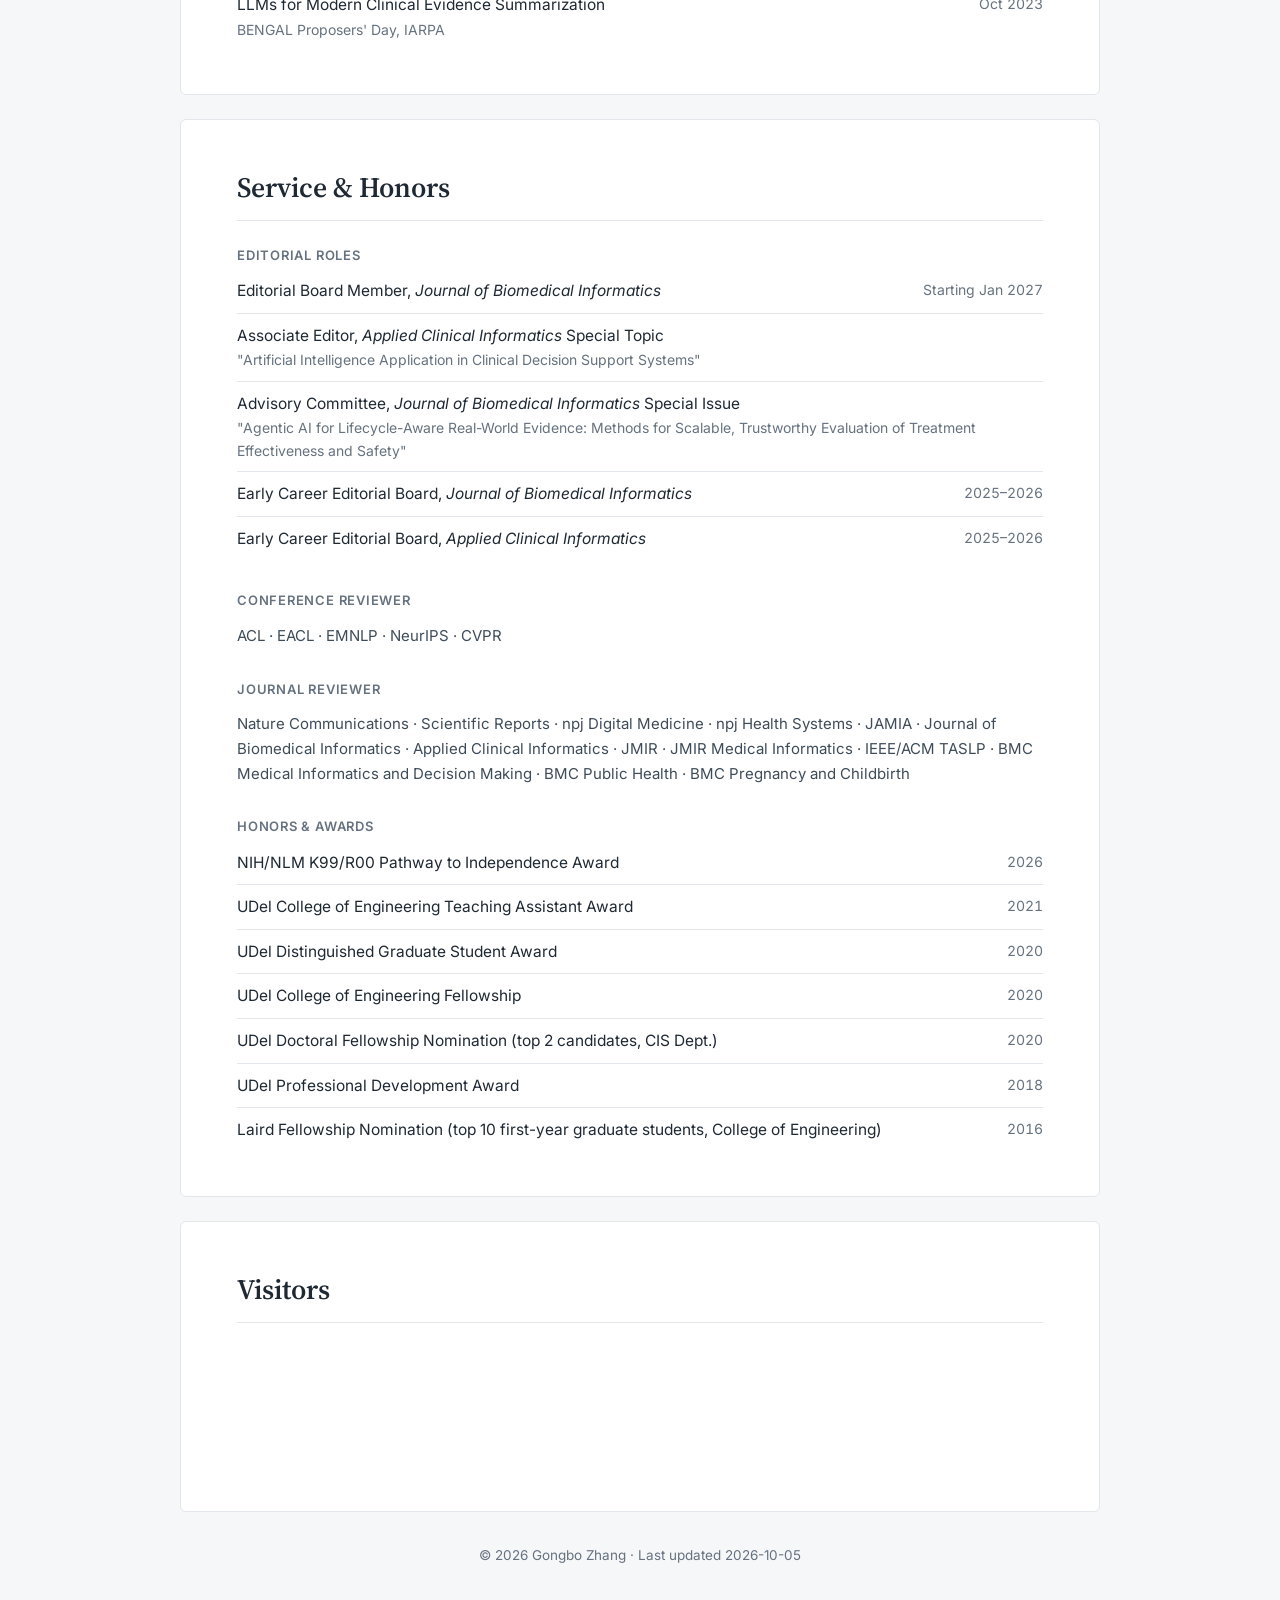
==== commit 80b07191: "Add MapMyVisitors globe to home page Co-Authored-By: Claude Opus 5.5 <noreply@anthropic.com>" ====
--- a/index.html
+++ b/index.html
@@ -217,6 +217,13 @@
     </ul>
   </section>
 
+  <section class="card visitors" id="visitors">
+    <h2>Visitors</h2>
+    <div class="visitors-map">
+      <script type="text/javascript" id="mmvst_globe" src="https://mapmyvisitors.com/globe.js?d=8Wr81EtxMcpVW4ysAyfuJwIwxNrKg1kEj8-LNkrEsXg"></script>
+    </div>
+  </section>
+
   <footer>© 2026 Gongbo Zhang · Last updated 2026-10-05</footer>
 </div>
 </body>
--- a/style.css
+++ b/style.css
@@ -179,3 +179,7 @@
   .news li { grid-template-columns: 1fr; gap: 0; }
   .item-head, .rows li { flex-direction: column; gap: 0; }
 }
+
+/* Visitor map */
+.visitors h2 { text-align: left; }
+.visitors-map { display: flex; justify-content: center; max-width: 320px; margin: 0 auto; min-height: 120px; }
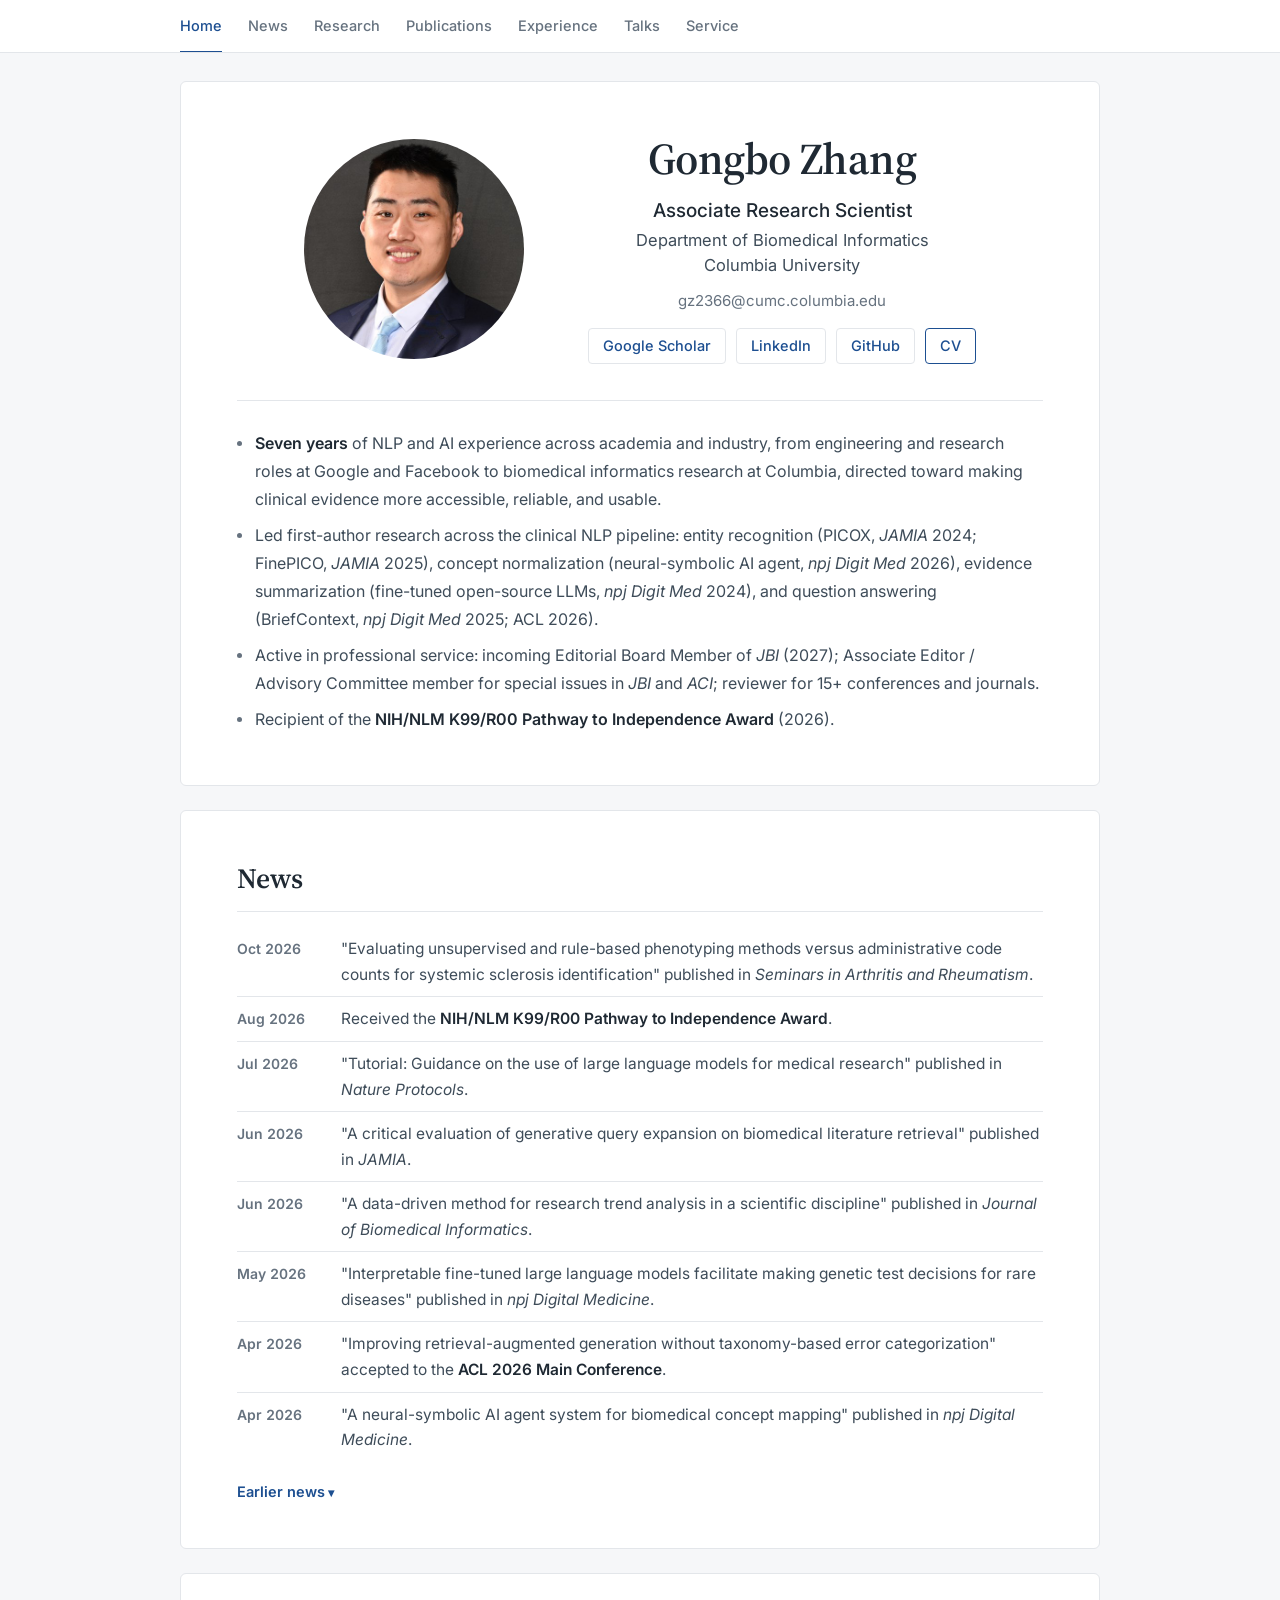
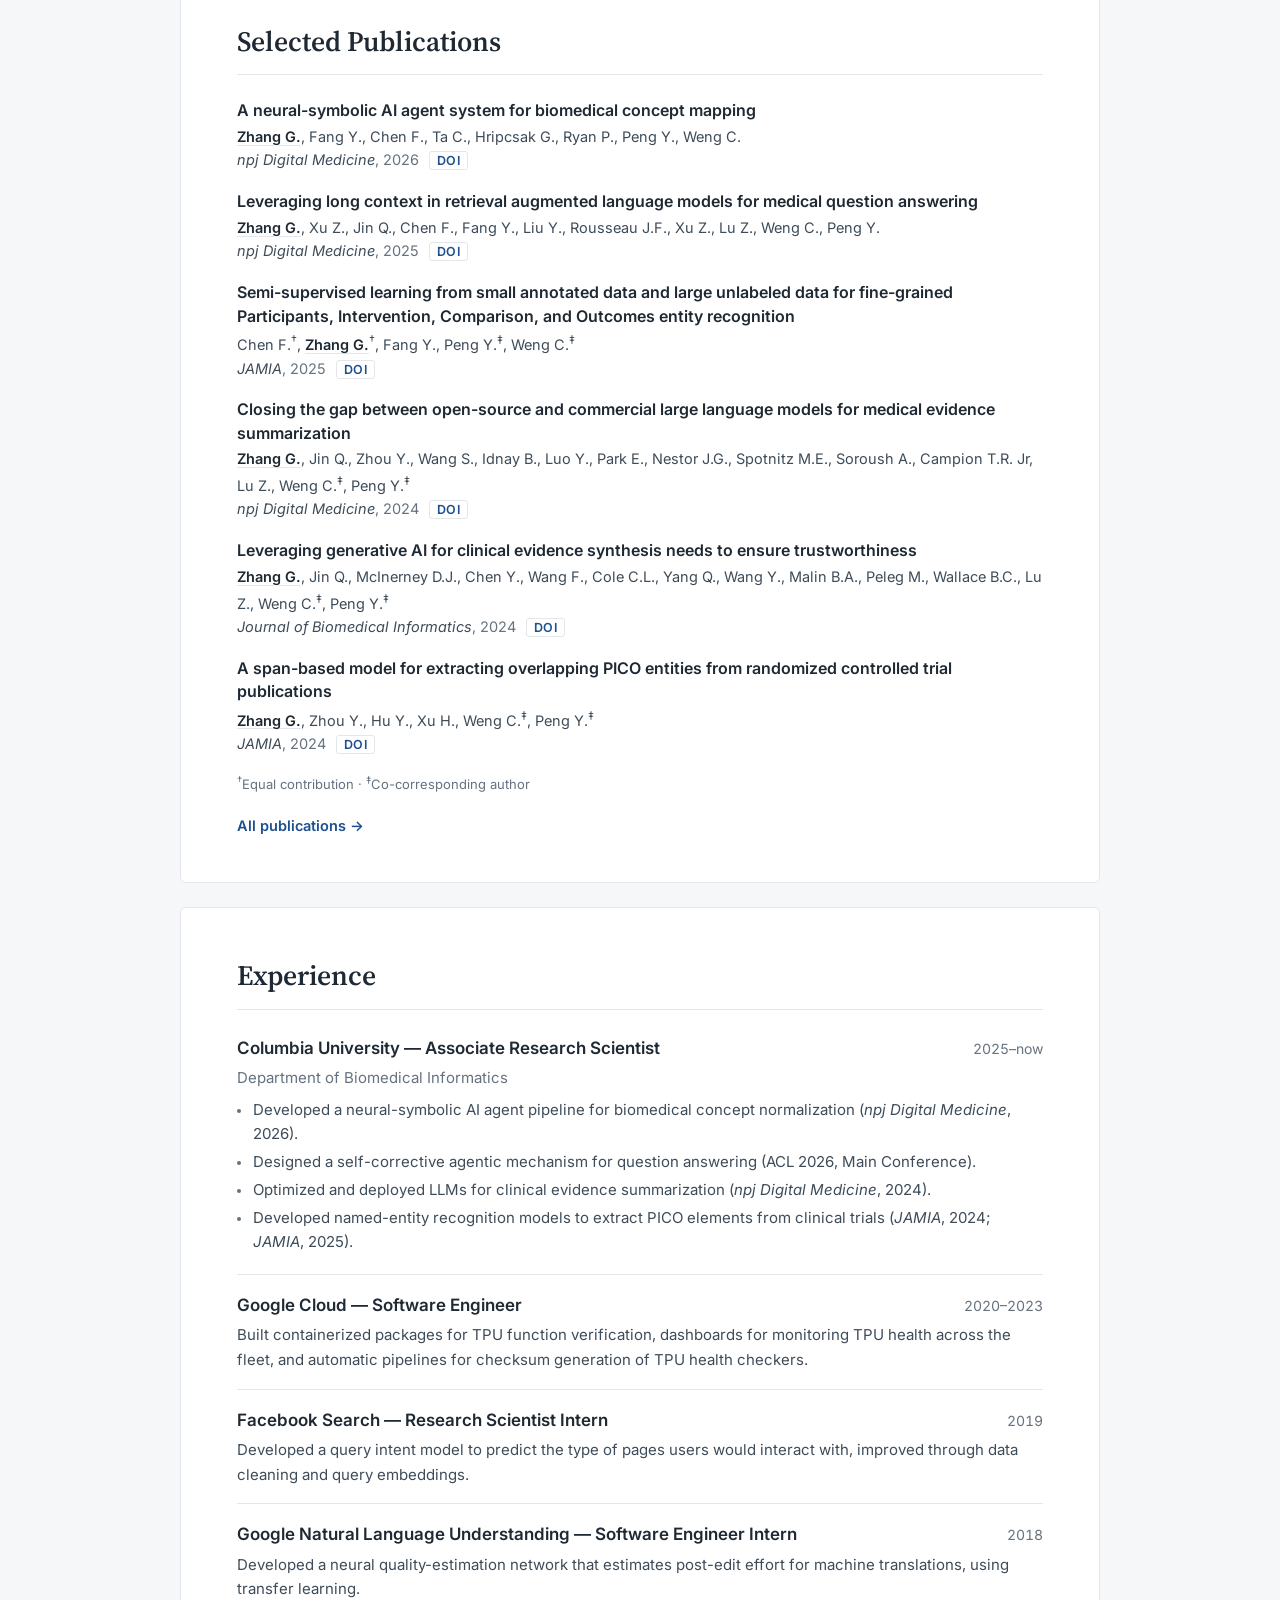
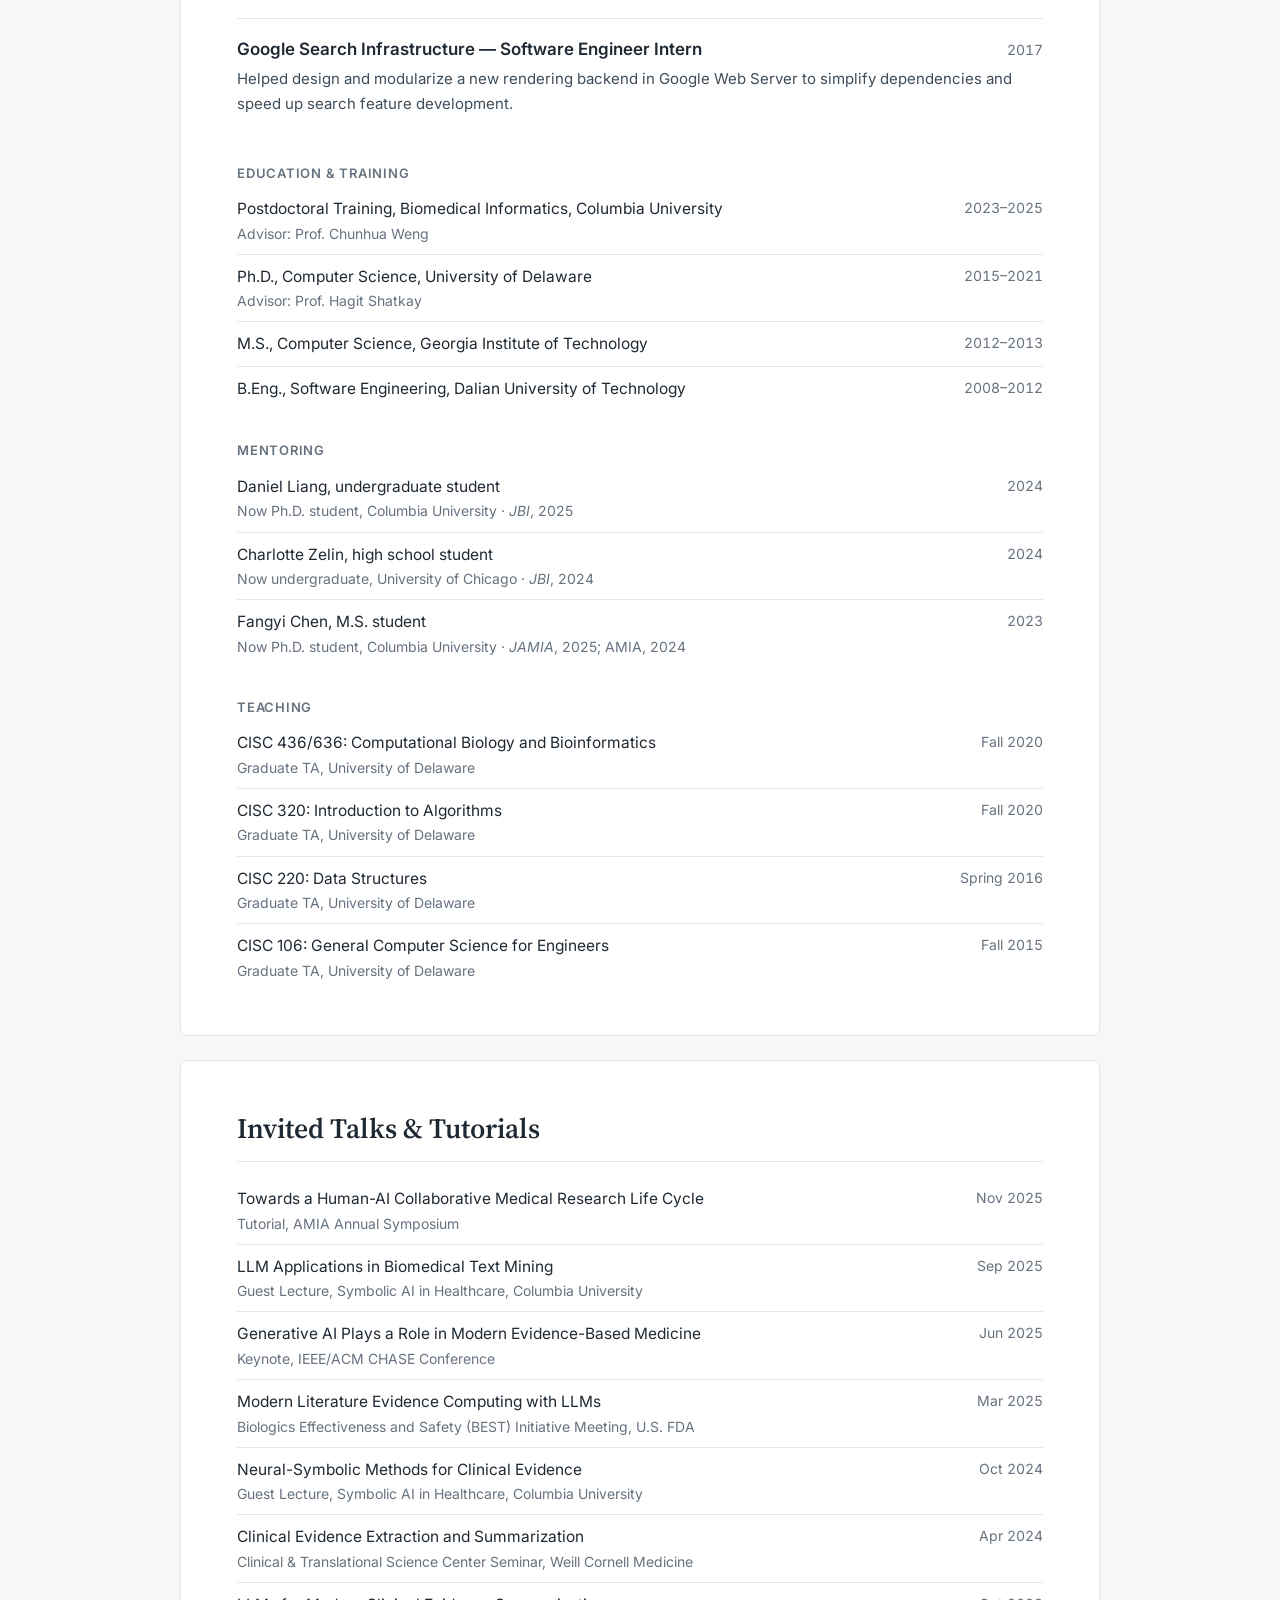
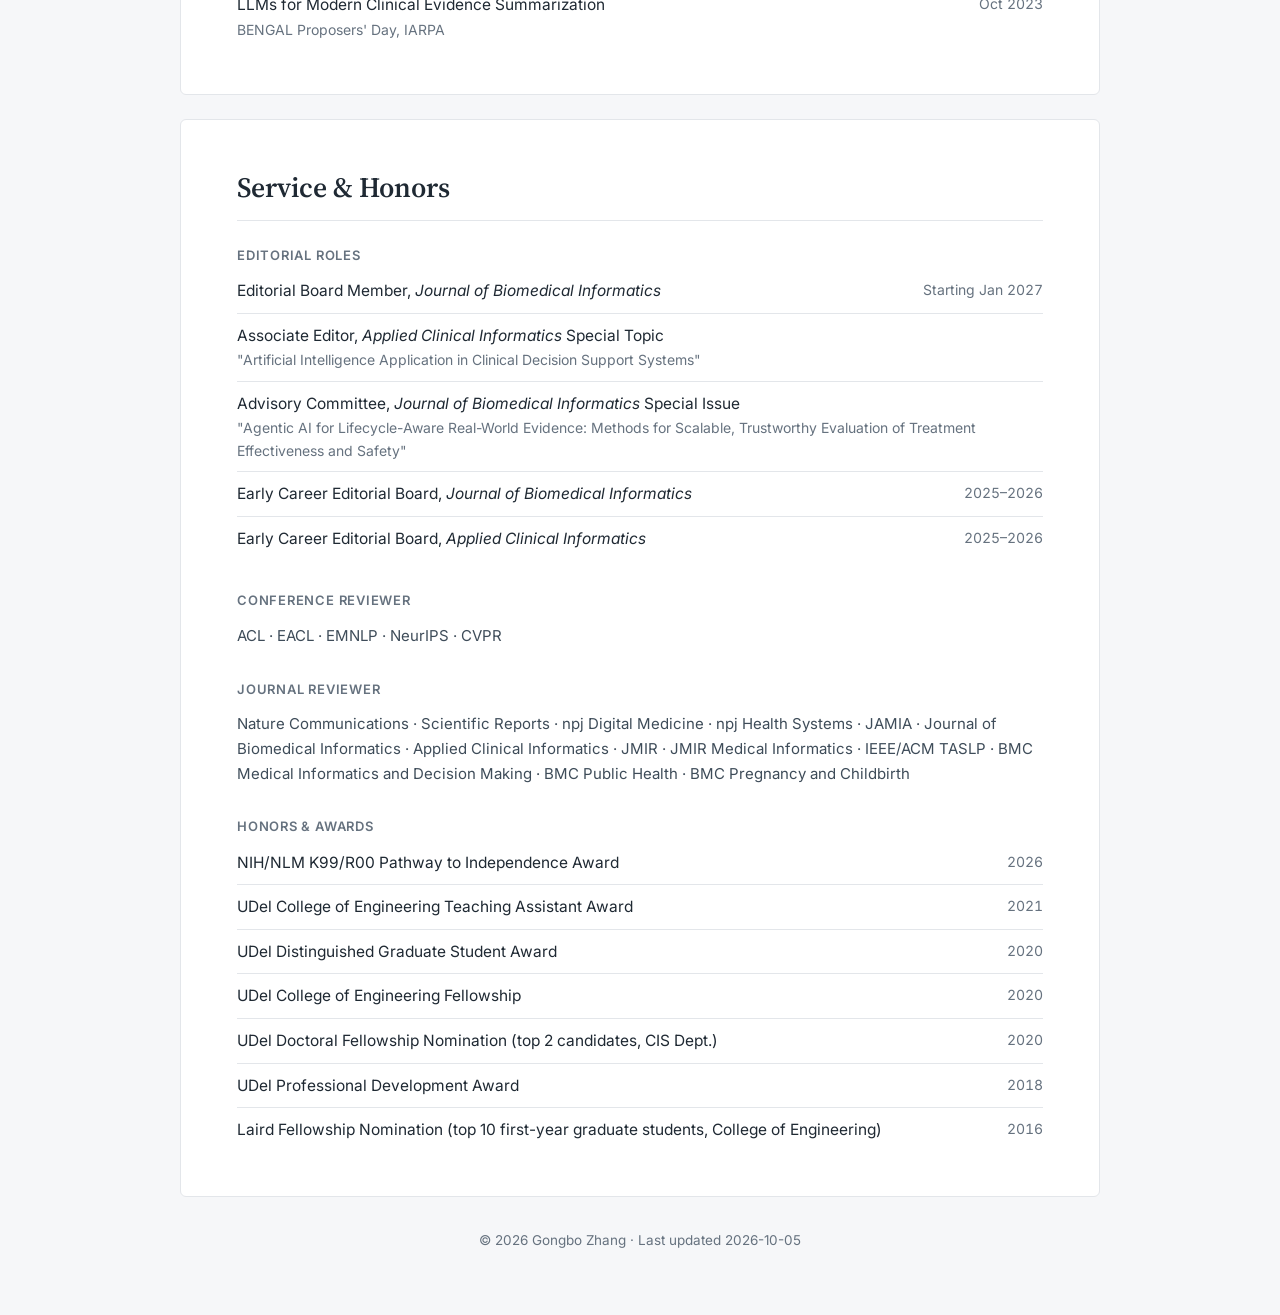
==== commit 0daae8a2: "Move visitor globe out of its section: small, pinned bottom-right on wide screens Co-Authored-By: Cl" ====
--- a/index.html
+++ b/index.html
@@ -217,14 +217,12 @@
     </ul>
   </section>
 
-  <section class="card visitors" id="visitors">
-    <h2>Visitors</h2>
-    <div class="visitors-map">
+  <footer>
+    <p>© 2026 Gongbo Zhang · Last updated 2026-10-05</p>
+    <div class="visitor-globe" aria-label="Visitor map">
       <script type="text/javascript" id="mmvst_globe" src="https://mapmyvisitors.com/globe.js?d=8Wr81EtxMcpVW4ysAyfuJwIwxNrKg1kEj8-LNkrEsXg"></script>
     </div>
-  </section>
-
-  <footer>© 2026 Gongbo Zhang · Last updated 2026-10-05</footer>
+  </footer>
 </div>
 </body>
 </html>
--- a/style.css
+++ b/style.css
@@ -180,6 +180,11 @@
   .item-head, .rows li { flex-direction: column; gap: 0; }
 }
 
-/* Visitor map */
-.visitors h2 { text-align: left; }
-.visitors-map { display: flex; justify-content: center; max-width: 320px; margin: 0 auto; min-height: 120px; }
+
+/* Visitor globe: pinned faintly in the bottom-right corner on wide screens,
+   small and centered in the footer where there is no free margin. */
+.visitor-globe { width: 110px; margin: 16px auto 0; opacity: .85; }
+@media (min-width: 1280px) {
+  .visitor-globe { position: fixed; right: 20px; bottom: 16px; margin: 0; z-index: 1; opacity: .7; transition: opacity .2s; }
+  .visitor-globe:hover { opacity: 1; }
+}
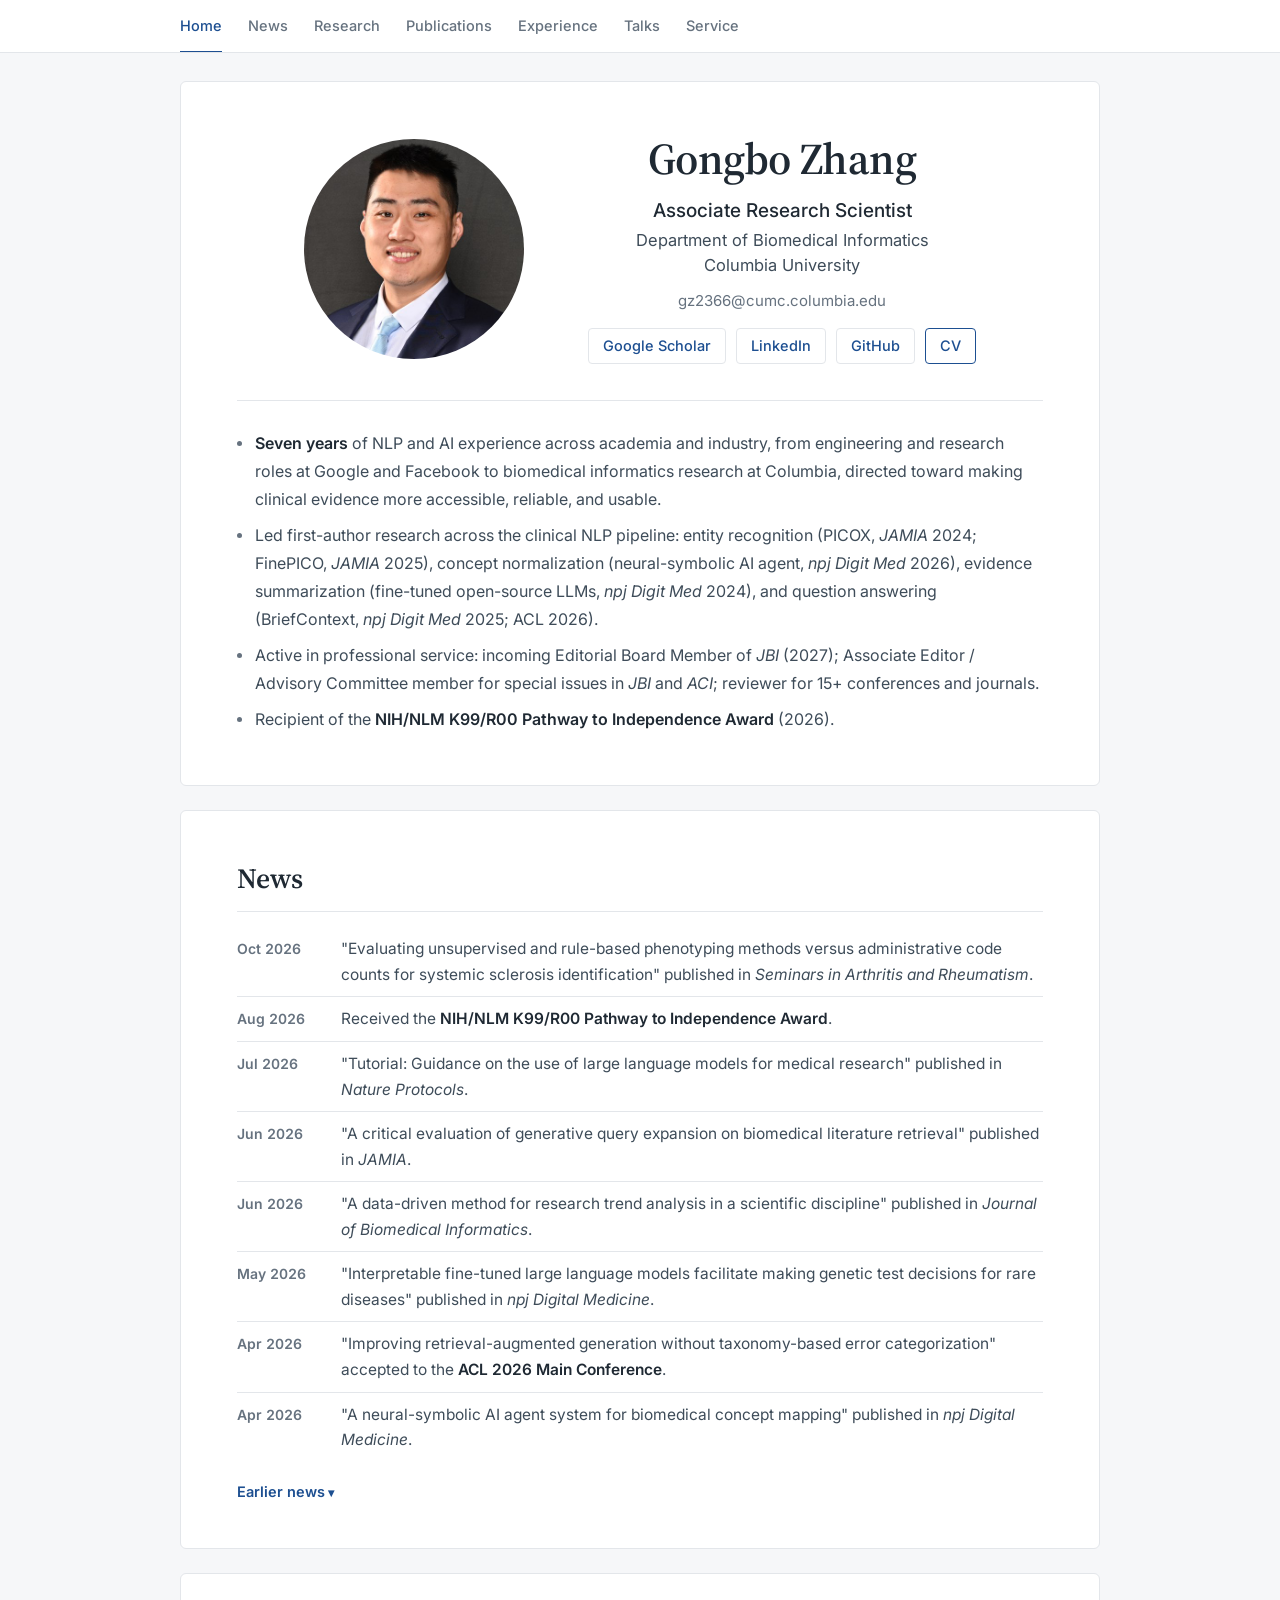
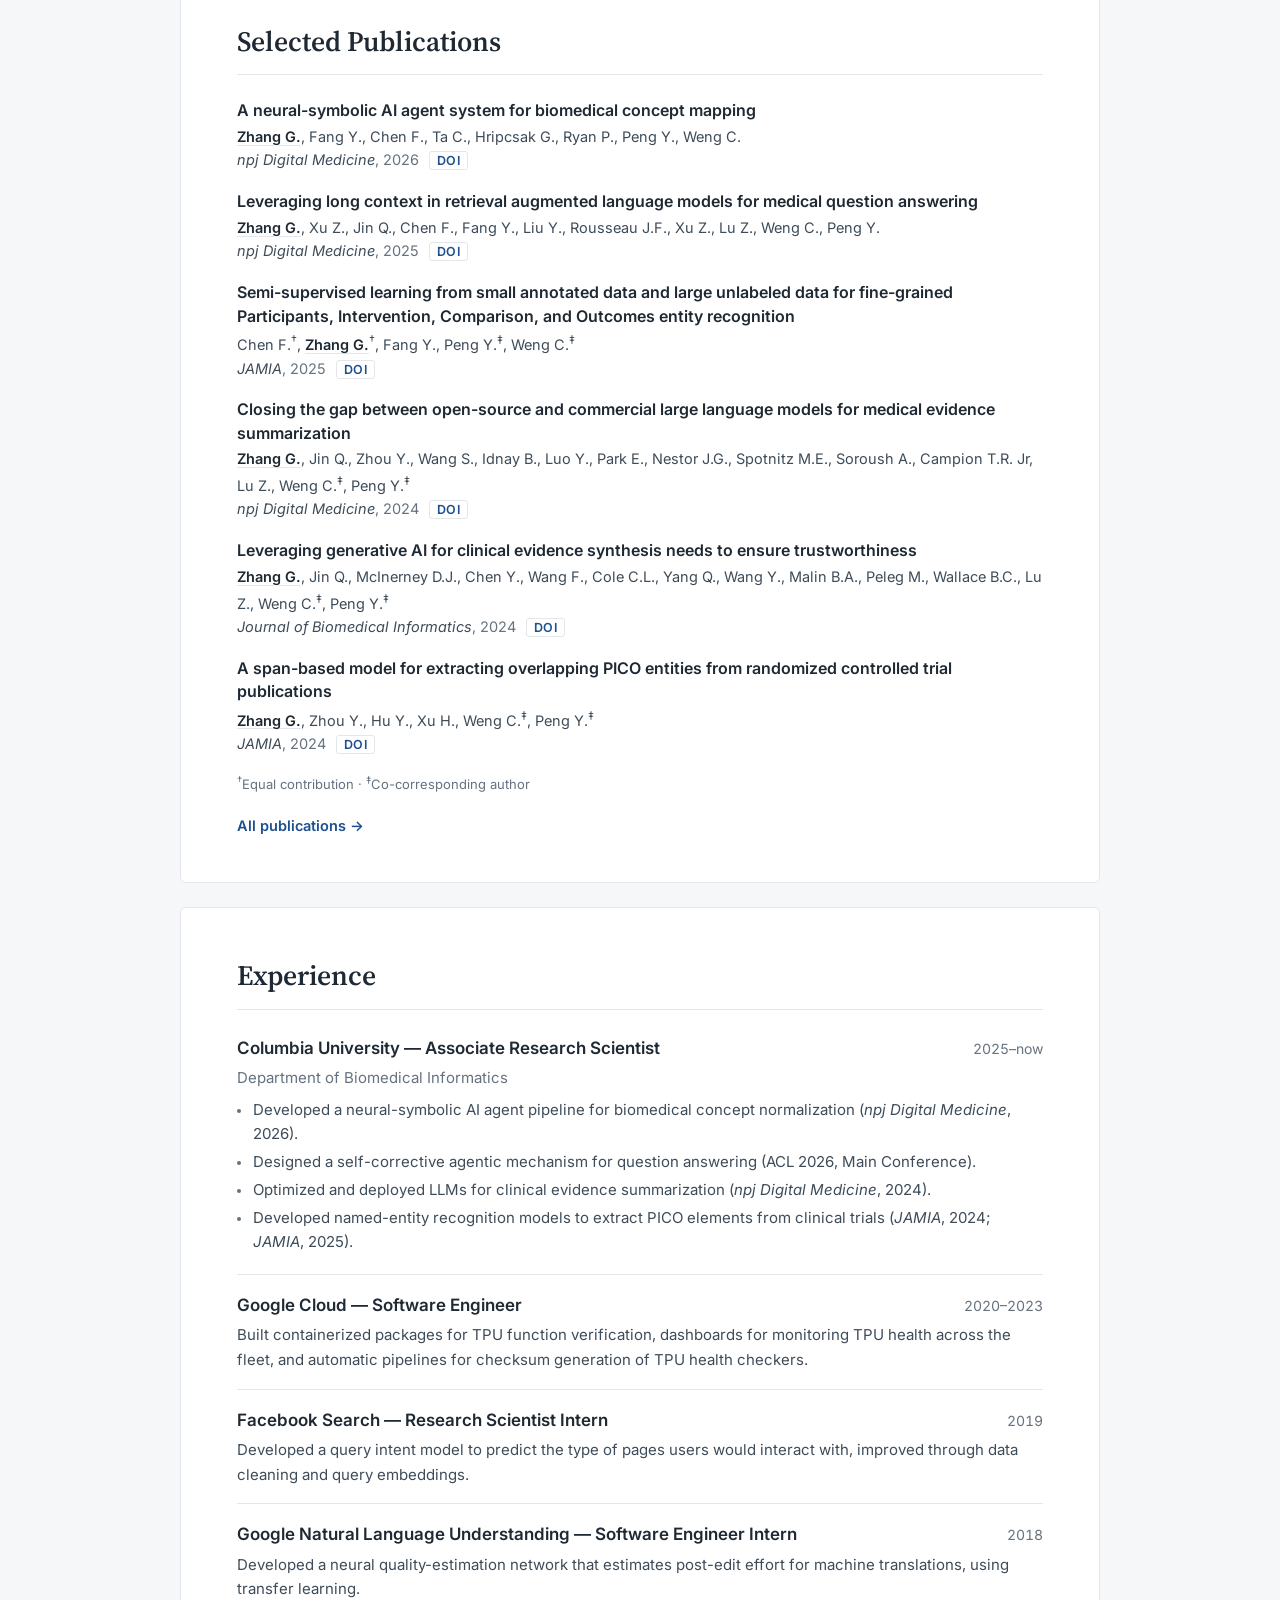
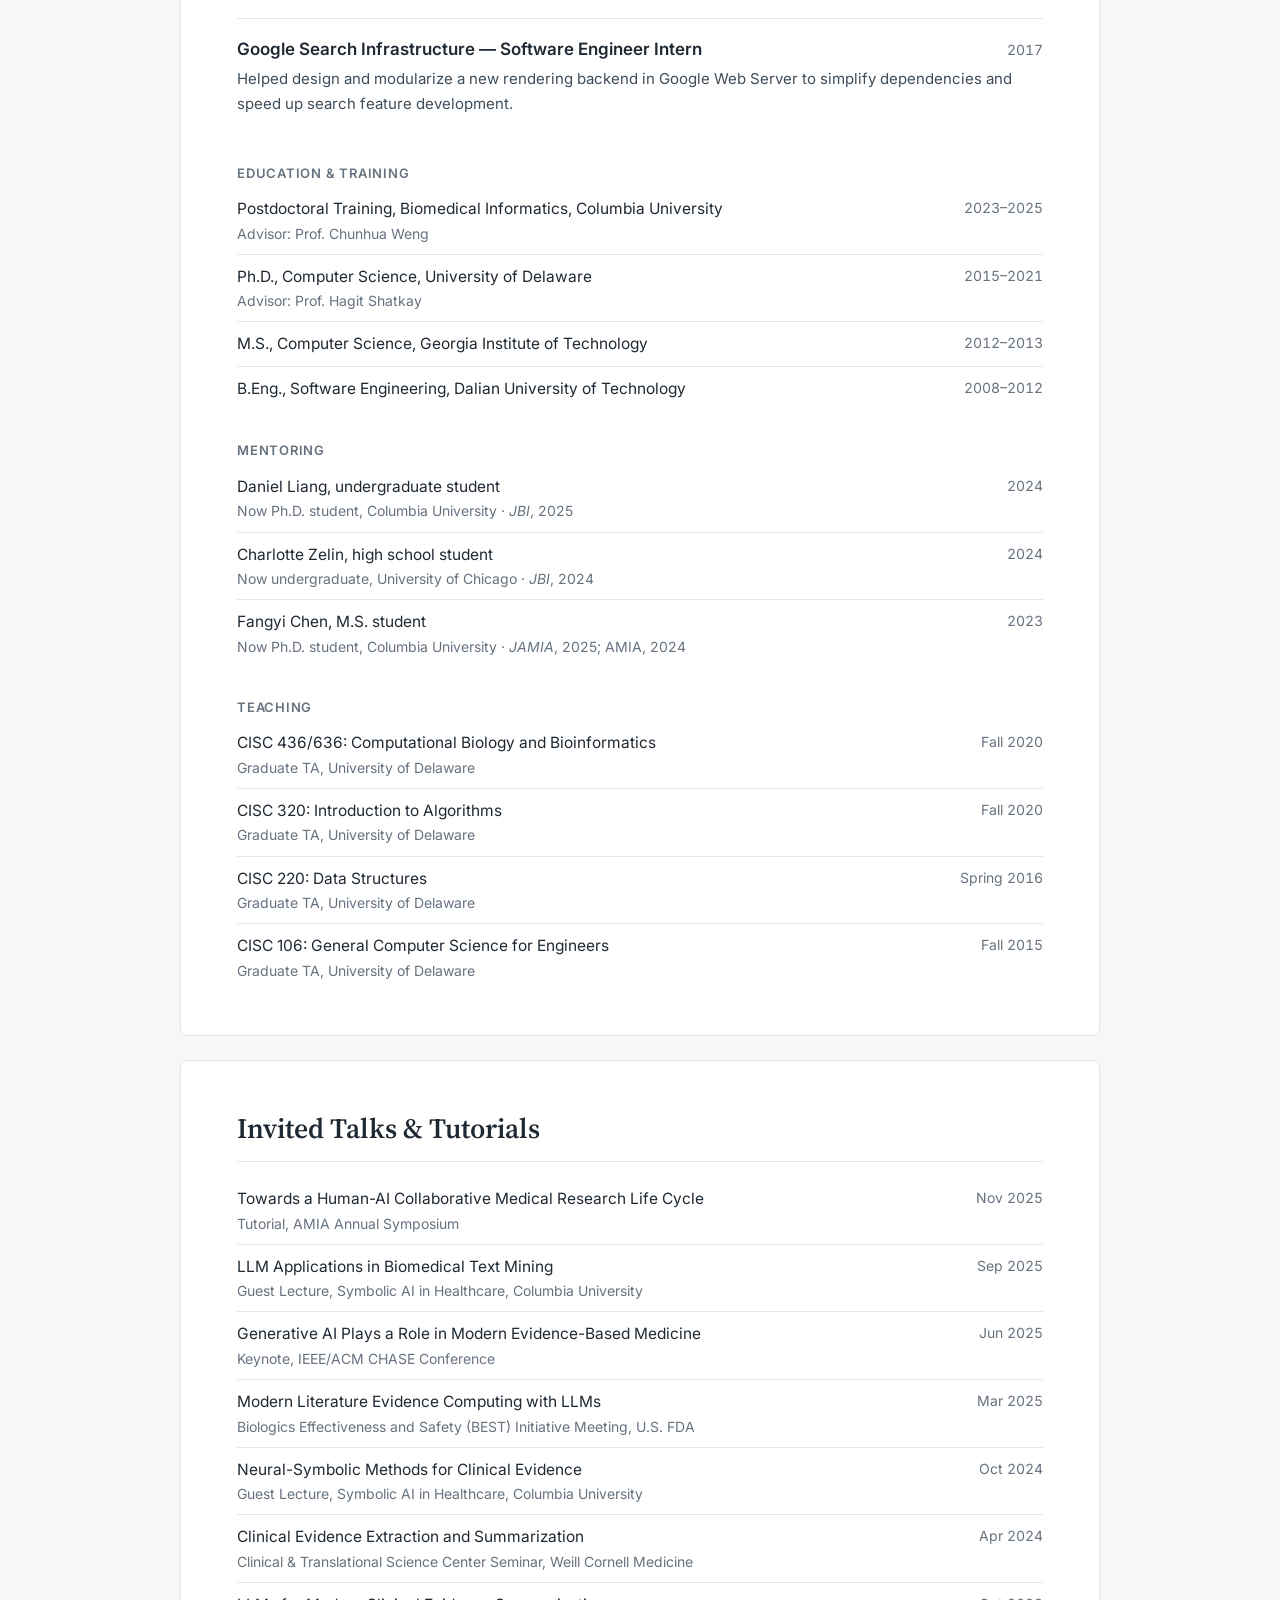
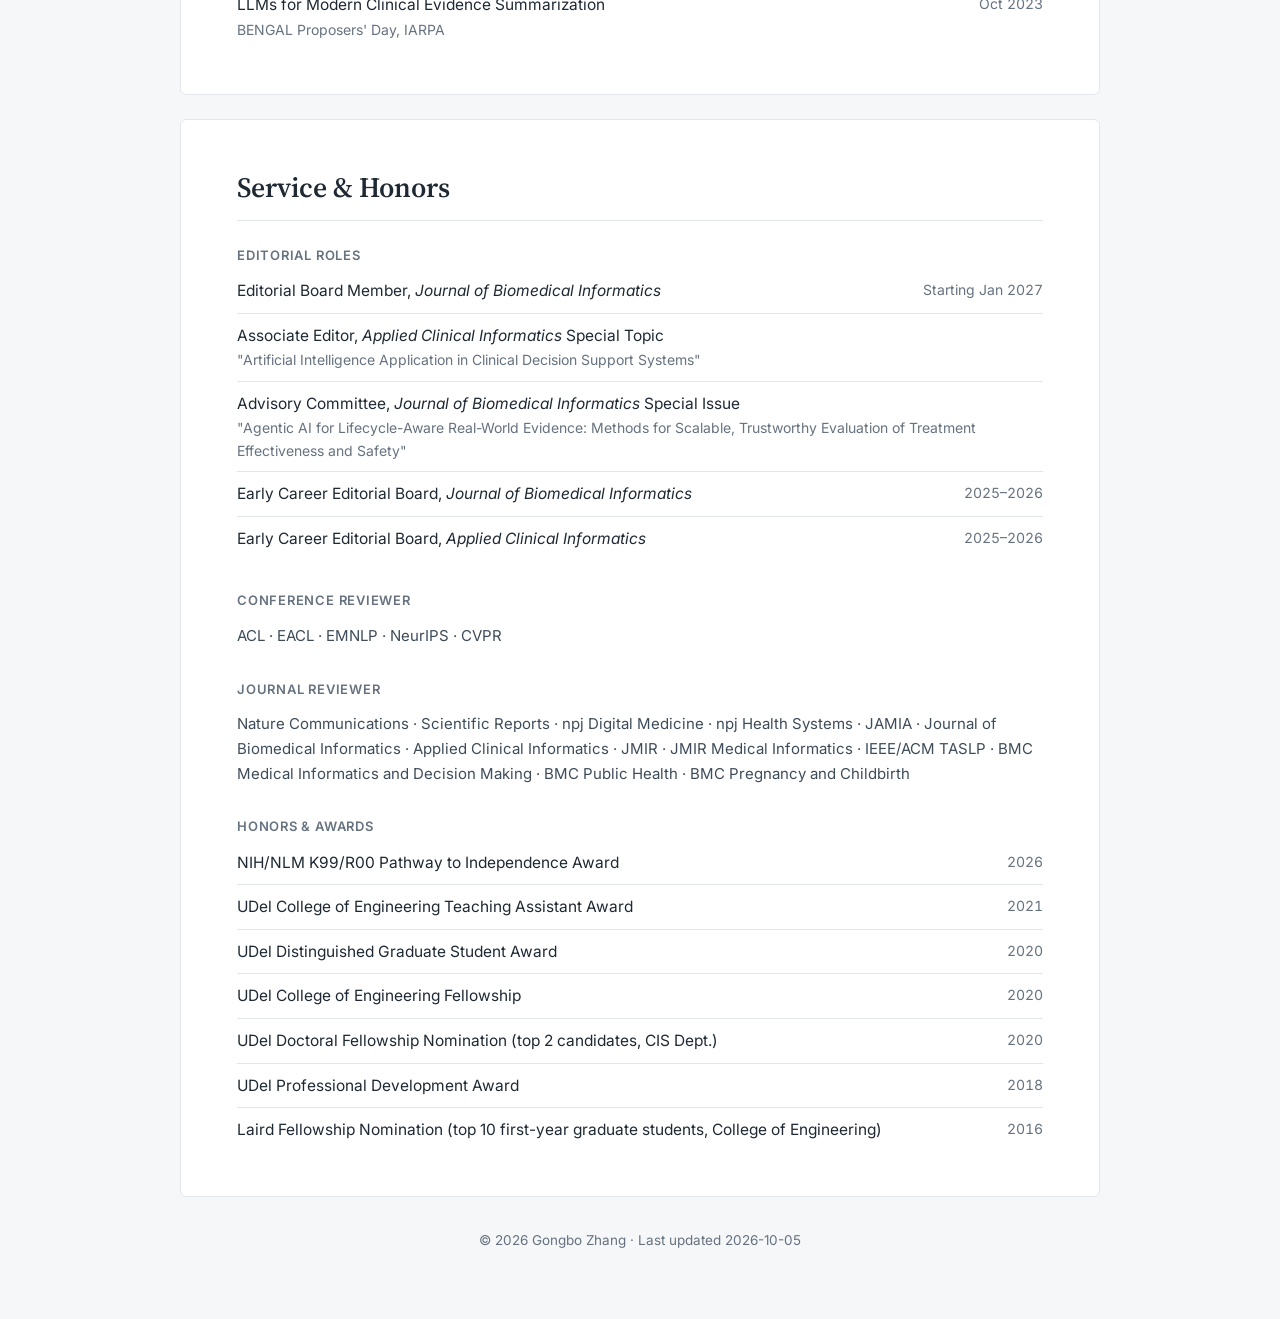
==== commit 6be5182d: "Disable the visitor globe's outbound link Co-Authored-By: Claude Opus 5.5 <noreply@anthropic.com>" ====
--- a/index.html
+++ b/index.html
@@ -222,6 +222,12 @@
     <div class="visitor-globe" aria-label="Visitor map">
       <script type="text/javascript" id="mmvst_globe" src="https://mapmyvisitors.com/globe.js?d=8Wr81EtxMcpVW4ysAyfuJwIwxNrKg1kEj8-LNkrEsXg"></script>
     </div>
+    <script>
+      // The widget wraps the globe in a link to mapmyvisitors.com; keep clicks on the page.
+      document.querySelector(".visitor-globe").addEventListener("click", function (e) {
+        if (e.target.closest("a")) e.preventDefault();
+      }, true);
+    </script>
   </footer>
 </div>
 </body>
--- a/style.css
+++ b/style.css
@@ -181,10 +181,6 @@
 }
 
 
-/* Visitor globe: pinned faintly in the bottom-right corner on wide screens,
-   small and centered in the footer where there is no free margin. */
-.visitor-globe { width: 110px; margin: 16px auto 0; opacity: .85; }
-@media (min-width: 1280px) {
-  .visitor-globe { position: fixed; right: 20px; bottom: 16px; margin: 0; z-index: 1; opacity: .7; transition: opacity .2s; }
-  .visitor-globe:hover { opacity: 1; }
-}
+/* Visitor globe: 92px, bottom-right of the home page, original colors. */
+.visitor-globe { width: 92px; margin: 4px 0 0 auto; }
+.visitor-globe a { cursor: default; }
